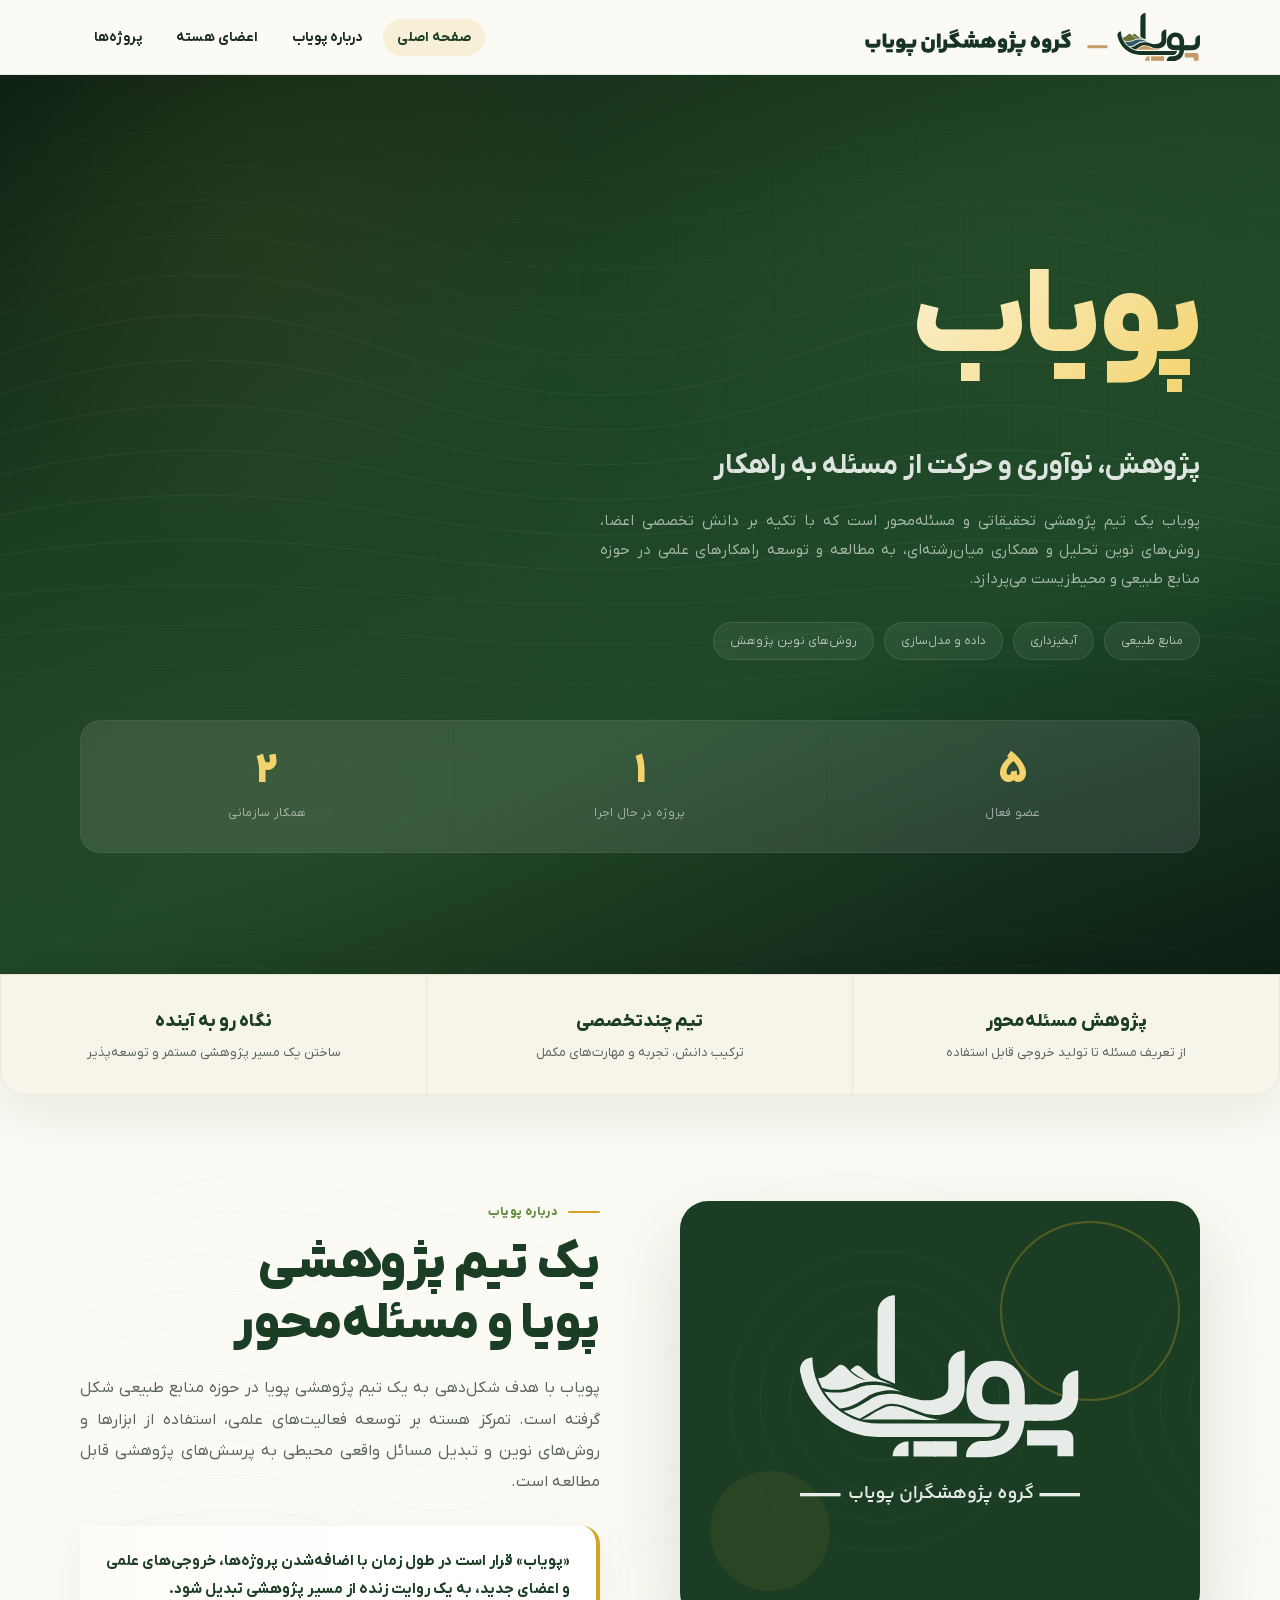
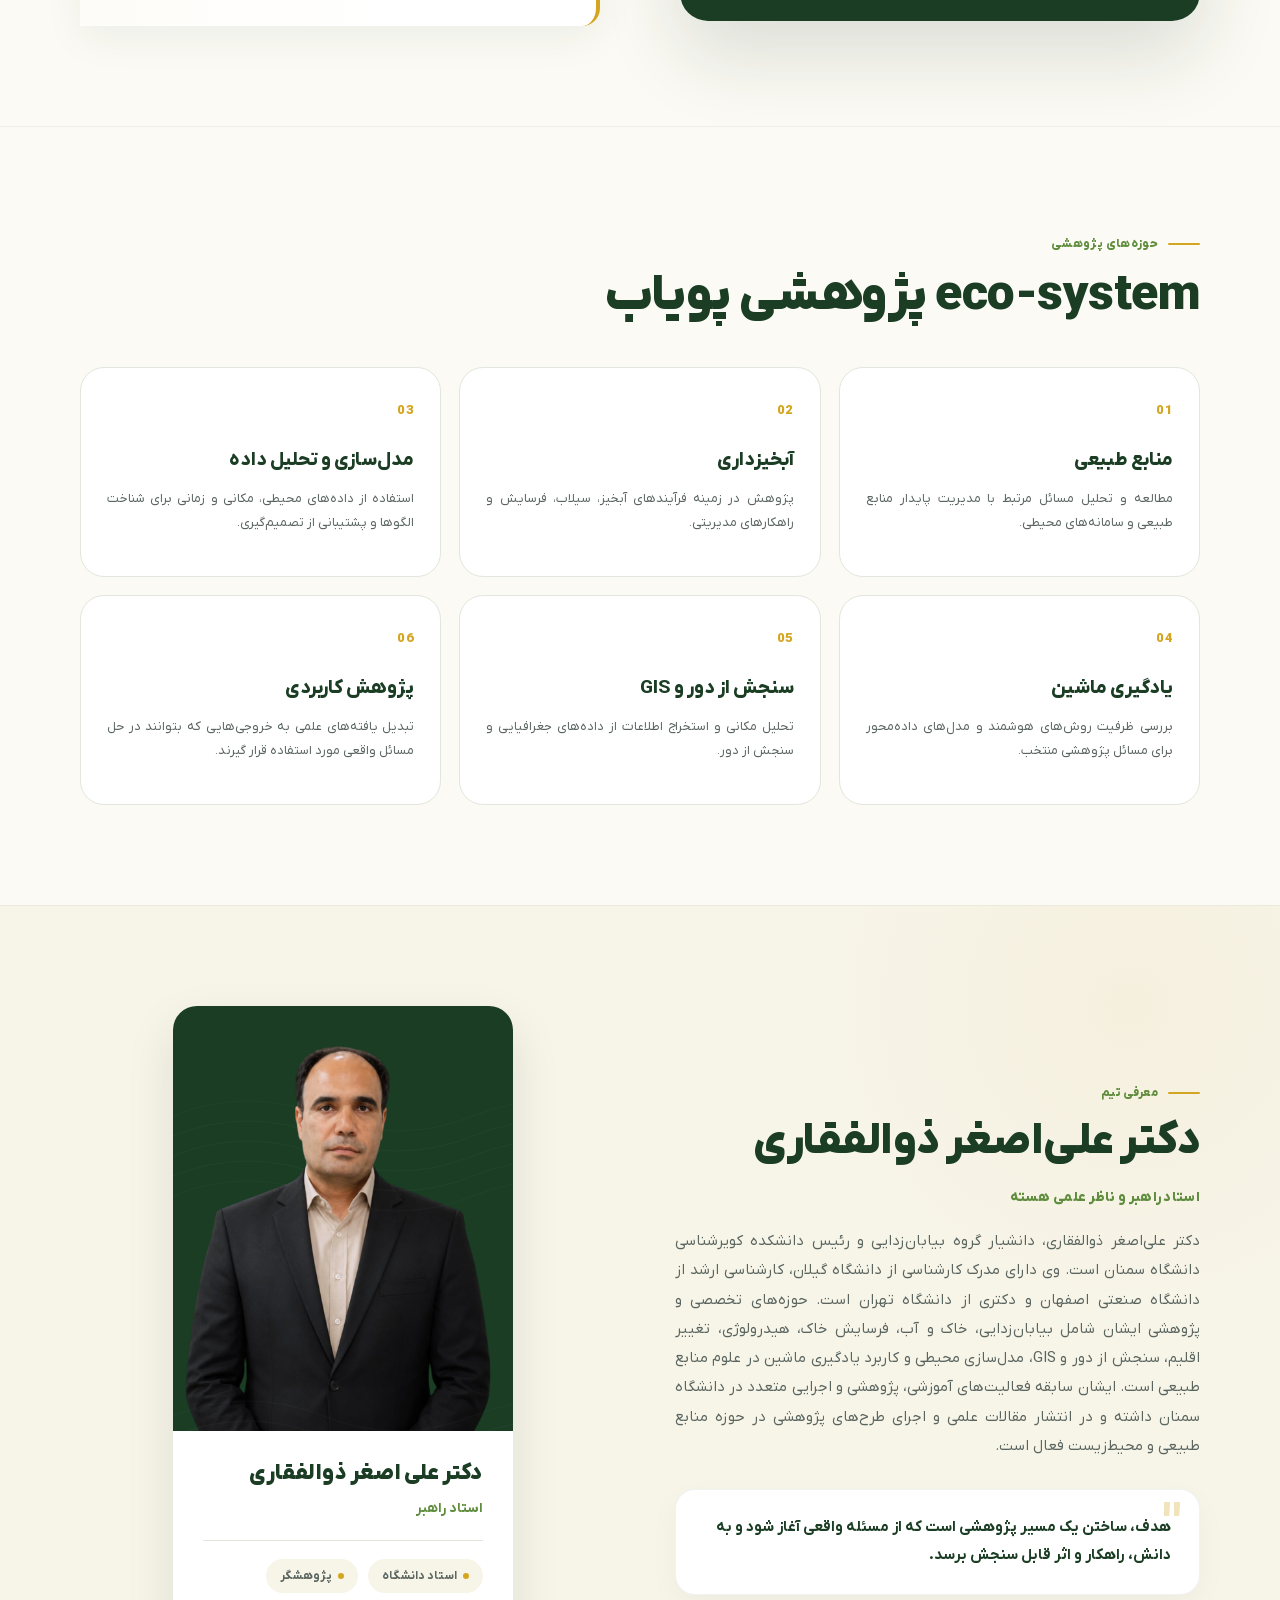
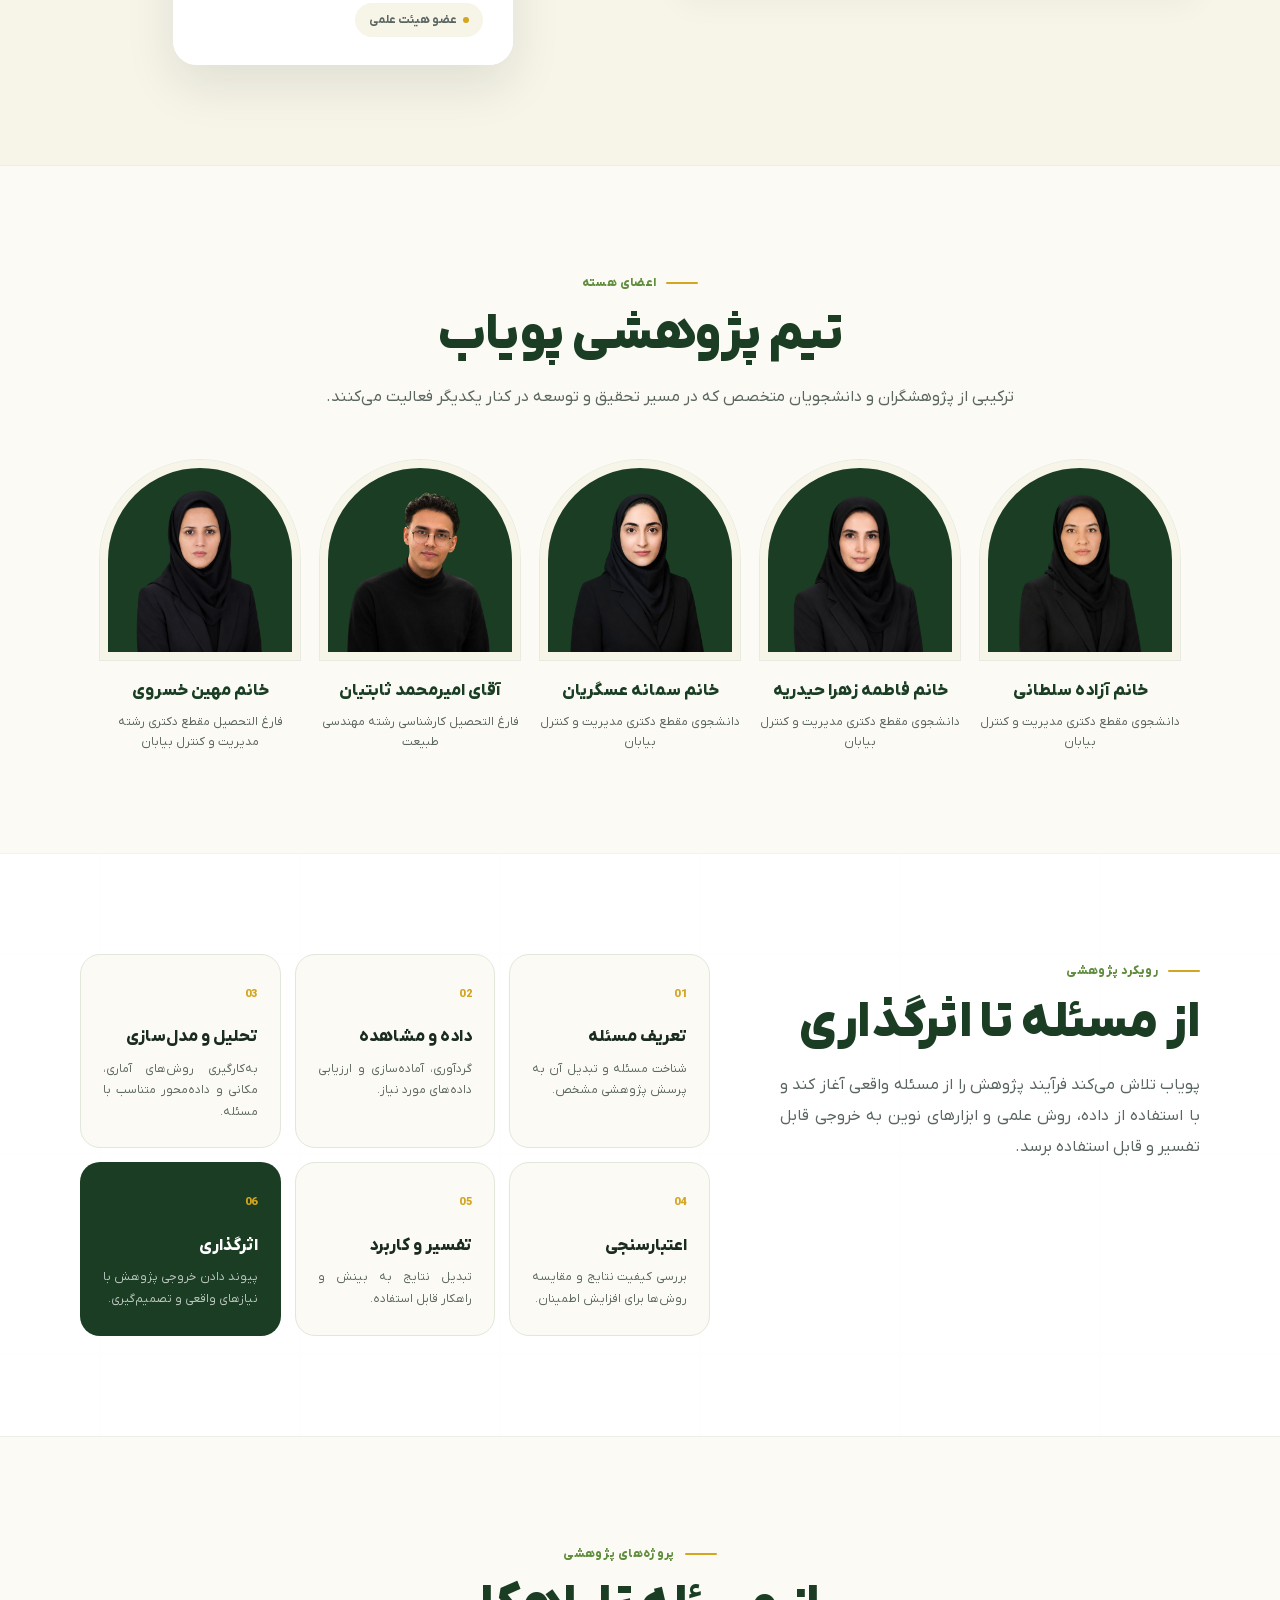
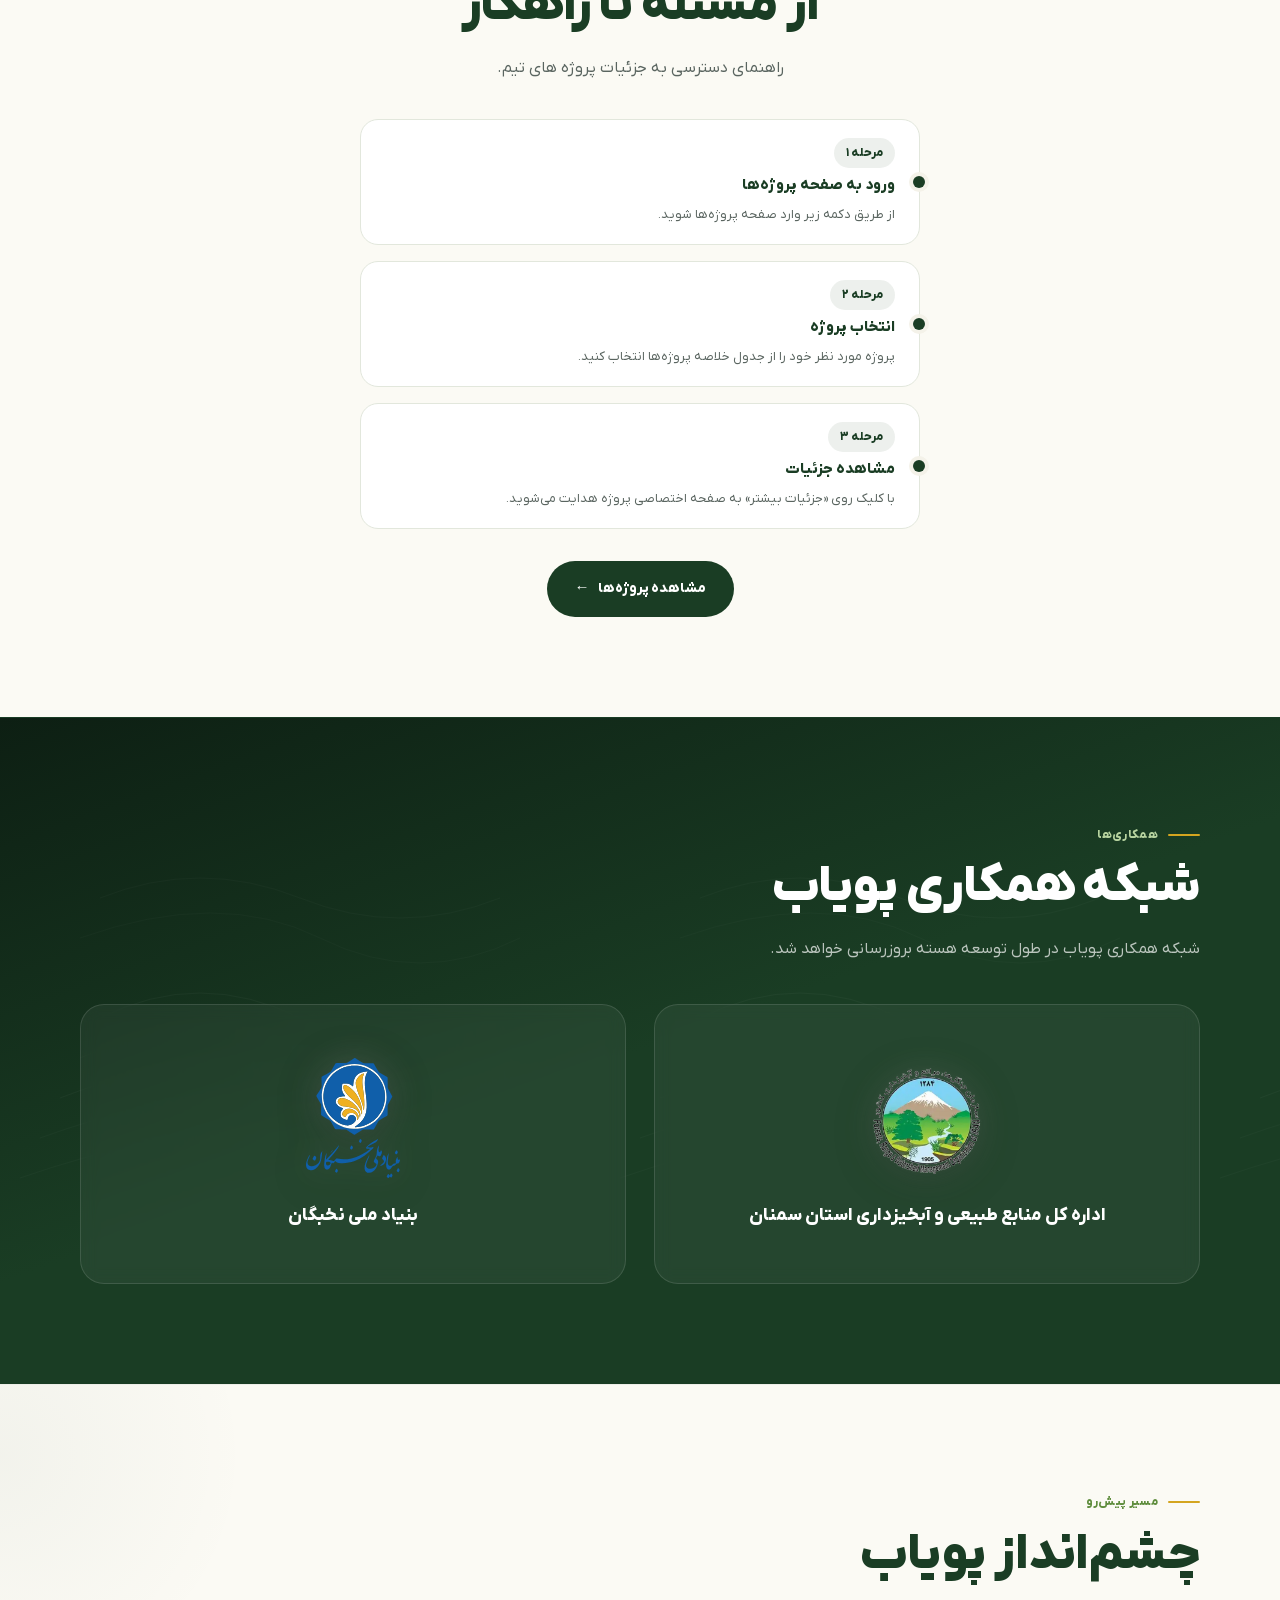
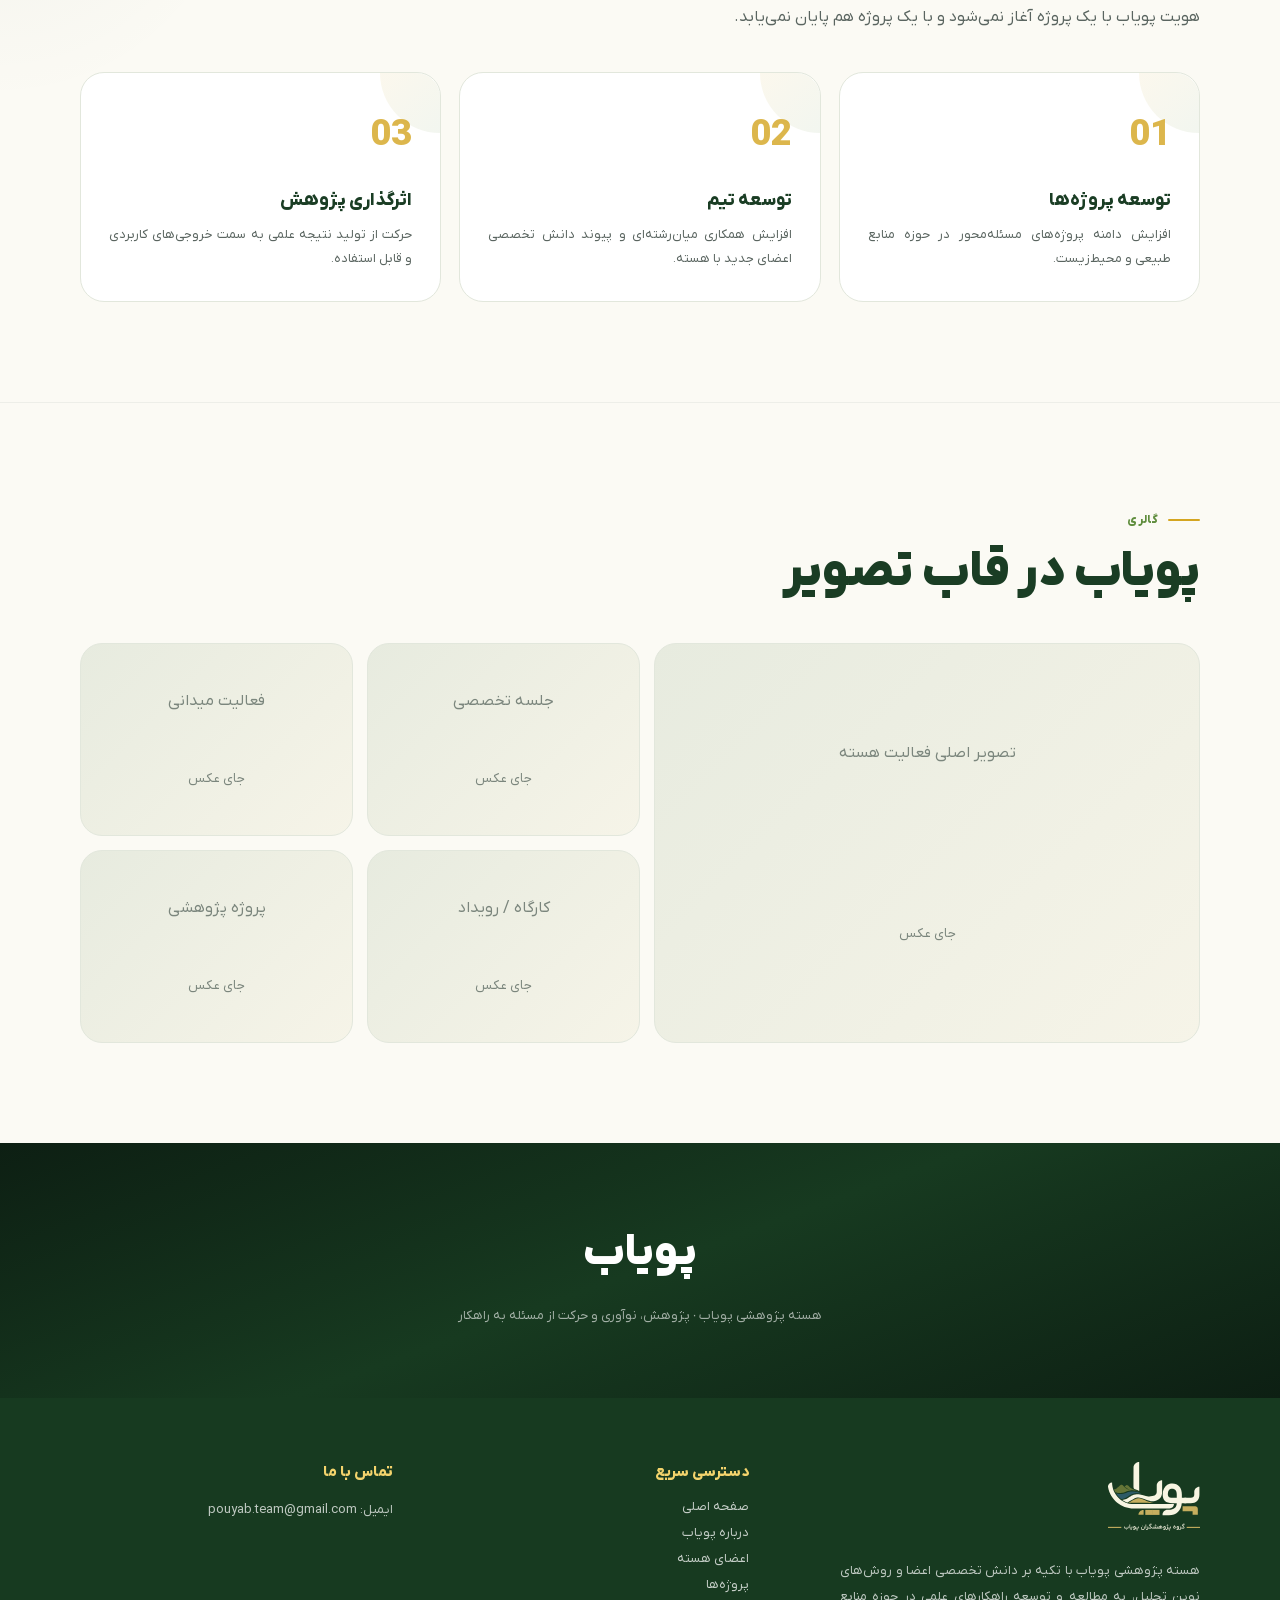
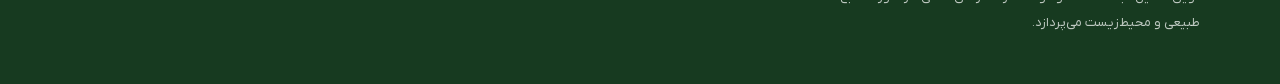
==== index.html @ d741d714 "Pouyab Research Group Website - Initial Deploy" ====
<!doctype html>
<html lang="fa" dir="rtl">
<head>
<meta charset="utf-8">
<meta name="viewport" content="width=device-width, initial-scale=1.0">
<meta name="description" content="نمونه نمایشی صفحه هسته پژوهشی پویاب">
<title>پویاب | هسته پژوهشی</title>

<style>
/* =========================================================
   POUYAB — REDESIGNED ELITE THEME
   ========================================================= */

:root{
  --pouyab-green:#1a3d24;
  --pouyab-green-2:#214c2b;
  --pouyab-green-3:#5f8d3d;
  --pouyab-gold:#d4a520;
  --pouyab-gold-soft:#f3d36c;
  --pouyab-cream:#f7f4e8;
  --pouyab-paper:#fbfaf4;
  --pouyab-ink:#1a2b20;
  --pouyab-muted:#5a6560;
  --pouyab-line:#e2e7dc;
  --pouyab-white:#fff;
}

@font-face {
  font-family: "IRANYekan";
  src: url("assets/fonts/IRANYekanX-Regular.woff2") format("woff2");
  font-weight: 400;
  font-style: normal;
  font-display: swap;
}

@font-face {
  font-family: "IRANYekan";
  src: url("assets/fonts/IRANYekanX-Medium.woff2") format("woff2");
  font-weight: 500;
  font-style: normal;
  font-display: swap;
}

@font-face {
  font-family: "IRANYekan";
  src: url("assets/fonts/IRANYekanX-Bold.woff2") format("woff2");
  font-weight: 700;
  font-style: normal;
  font-display: swap;
}

@font-face {
  font-family: "IRANYekan";
  src: url("assets/fonts/IRANYekanX-ExtraBold.woff2") format("woff2");
  font-weight: 800;
  font-style: normal;
  font-display: swap;
}

@font-face {
  font-family: "IRANYekan";
  src: url("assets/fonts/IRANYekanX-Black.woff2") format("woff2");
  font-weight: 900;
  font-style: normal;
  font-display: swap;
}

/* ---------- TOPOGRAPHIC SVG PATTERN ---------- */
.pouyab-page{
  --pouyab-green:#1a3d24;
  --pouyab-green-2:#214c2b;
  --pouyab-green-3:#5f8d3d;
  --pouyab-gold:#d4a520;
  --pouyab-gold-soft:#f3d36c;
  --pouyab-cream:#f7f4e8;
  --pouyab-paper:#fbfaf4;
  --pouyab-ink:#1a2b20;
  --pouyab-muted:#5a6560;
  --pouyab-line:#e2e7dc;
  --pouyab-white:#fff;
  --pouyab-shadow:0 24px 60px rgba(20,50,30,.10);
  --pouyab-shadow-lg:0 32px 80px rgba(20,50,30,.14);

  width:100%;
  max-width:none;
  margin:0;
  overflow:hidden;
  background:var(--pouyab-paper);
  color:var(--pouyab-ink);
  font-family:"IRANYekan",sans-serif;
  line-height:1.85;
  box-sizing:border-box;
  -webkit-font-smoothing:antialiased;
}

.pouyab-page,
.pouyab-page *{
  box-sizing:border-box;
}

.pouyab-page img{
  max-width:100%;
}

.pouyab-page p{
  text-align:justify;
  text-justify:inter-word;
  text-align-last:right;
}

.pouyab-page .pouyab-subtitle,
.pouyab-page .pouyab-copy p,
.pouyab-page .pouyab-leader-copy p,
.pouyab-page .pouyab-area p,
.pouyab-page .pouyab-member p,
.pouyab-page .pouyab-method-intro p,
.pouyab-page .pouyab-future-subtitle,
.pouyab-page .pouyab-collab .pouyab-subtitle,
.pouyab-page .pouyab-projects-intro p{
  text-align:justify;
  text-justify:inter-word;
  text-align-last:right;
}

/* Centered contexts must override the justify above */
.pouyab-members-head p,
.pouyab-member p,
.pouyab-end p,
.pouyab-projects-intro-center .pouyab-title,
.pouyab-projects-intro-center .pouyab-subtitle{
  text-align:center !important;
  text-justify:auto !important;
  text-align-last:center !important;
}

.pouyab-shell{
  width:min(1120px,92%);
  margin:0 auto;
}

.pouyab-section{
  position:relative;
  padding:100px 0;
}

.pouyab-section + .pouyab-section{
  border-top:1px solid rgba(26,61,36,.06);
}

/* ---------- TOPOGRAPHIC BACKGROUND PATTERN ---------- */
.pouyab-topo-pattern{
  position:absolute;
  inset:0;
  pointer-events:none;
  z-index:0;
  opacity:.028;
  background-image:url("data:image/svg+xml,%3Csvg xmlns='http://www.w3.org/2000/svg' width='600' height='600'%3E%3Cpath d='M100,300 Q200,250 300,300 T500,300' fill='none' stroke='%23214c2b' stroke-width='1'/%3E%3Cpath d='M80,340 Q220,280 320,340 T520,340' fill='none' stroke='%23214c2b' stroke-width='1'/%3E%3Cpath d='M60,380 Q240,310 340,380 T540,380' fill='none' stroke='%23214c2b' stroke-width='1'/%3E%3Cpath d='M40,420 Q260,340 360,420 T560,420' fill='none' stroke='%23214c2b' stroke-width='1'/%3E%3Cpath d='M20,460 Q280,370 380,460 T580,460' fill='none' stroke='%23214c2b' stroke-width='1'/%3E%3Cpath d='M100,180 Q200,140 300,180 T500,180' fill='none' stroke='%23214c2b' stroke-width='1'/%3E%3Cpath d='M80,220 Q220,170 320,220 T520,220' fill='none' stroke='%23214c2b' stroke-width='1'/%3E%3Cpath d='M60,260 Q240,200 340,260 T540,260' fill='none' stroke='%23214c2b' stroke-width='1'/%3E%3Cpath d='M150,100 Q250,60 350,100 T550,100' fill='none' stroke='%23214c2b' stroke-width='.8'/%3E%3Cpath d='M130,140 Q270,90 370,140 T570,140' fill='none' stroke='%23214c2b' stroke-width='.8'/%3E%3C/svg%3E");
  background-size:600px 600px;
}

/* ---------- EDITORIAL TYPOGRAPHY ---------- */
.pouyab-eyebrow{
  display:inline-flex;
  align-items:center;
  gap:10px;
  color:var(--pouyab-green-3);
  font-size:12px;
  font-weight:800;
  letter-spacing:.35px;
  text-transform:uppercase;
  margin-bottom:12px;
}

.pouyab-eyebrow:before{
  content:"";
  width:32px;
  height:2px;
  background:var(--pouyab-gold);
  border-radius:999px;
}

.pouyab-title{
  margin:0;
  color:var(--pouyab-green);
  font-size:clamp(30px,4.2vw,50px);
  line-height:1.2;
  font-weight:900;
  letter-spacing:-.5px;
}

.pouyab-subtitle{
  margin:16px 0 0;
  max-width:700px;
  color:var(--pouyab-muted);
  font-size:16px;
  line-height:1.9;
}

.pouyab-ltr{
  direction:ltr;
  unicode-bidi:embed;
}

/* ---------- SCROLL REVEAL ANIMATIONS ---------- */
.sr{
  opacity:0;
  transform:translateY(40px);
  transition:opacity .8s cubic-bezier(.22,1,.36,1),transform .8s cubic-bezier(.22,1,.36,1);
}

.sr.is-visible{
  opacity:1;
  transform:translateY(0);
}

.sr-delay-1{ transition-delay:.12s; }
.sr-delay-2{ transition-delay:.24s; }
.sr-delay-3{ transition-delay:.36s; }
.sr-delay-4{ transition-delay:.48s; }
.sr-delay-5{ transition-delay:.6s; }
.sr-delay-6{ transition-delay:.72s; }

.sr-left{
  opacity:0;
  transform:translateX(50px);
  transition:opacity .8s cubic-bezier(.22,1,.36,1),transform .8s cubic-bezier(.22,1,.36,1);
}
.sr-left.is-visible{
  opacity:1;
  transform:translateX(0);
}

.sr-right{
  opacity:0;
  transform:translateX(-50px);
  transition:opacity .8s cubic-bezier(.22,1,.36,1),transform .8s cubic-bezier(.22,1,.36,1);
}
.sr-right.is-visible{
  opacity:1;
  transform:translateX(0);
}

.sr-scale{
  opacity:0;
  transform:scale(.92);
  transition:opacity .8s cubic-bezier(.22,1,.36,1),transform .8s cubic-bezier(.22,1,.36,1);
}
.sr-scale.is-visible{
  opacity:1;
  transform:scale(1);
}

/* ---------- HERO ---------- */
.pouyab-hero{
  position:relative;
  min-height:100vh;
  display:flex;
  align-items:center;
  overflow:hidden;
  color:#fff;
  background:linear-gradient(160deg,#0d1f13 0%,#183c22 35%,#1a4428 65%,#0d1f13 100%);
}

.pouyab-hero::before{
  content:"";
  position:absolute;
  inset:0;
  background:
    radial-gradient(ellipse 80% 60% at 80% 20%,rgba(95,141,61,.15),transparent),
    radial-gradient(ellipse 60% 50% at 20% 80%,rgba(212,165,32,.06),transparent);
  z-index:1;
}

.pouyab-hero::after{
  content:"";
  position:absolute;
  inset:0;
  opacity:.04;
  background-image:
    linear-gradient(rgba(255,255,255,.5) 1px,transparent 1px),
    linear-gradient(90deg,rgba(255,255,255,.5) 1px,transparent 1px);
  background-size:48px 48px;
  mask-image:radial-gradient(ellipse 80% 70% at 70% 30%,rgba(0,0,0,.6),transparent);
  z-index:1;
}

.pouyab-hero-topo{
  position:absolute;
  inset:0;
  z-index:1;
  opacity:.06;
  background-image:url("data:image/svg+xml,%3Csvg xmlns='http://www.w3.org/2000/svg' width='800' height='800'%3E%3Cpath d='M0,400 Q200,350 400,400 T800,400' fill='none' stroke='%23ffffff' stroke-width='.8'/%3E%3Cpath d='M0,360 Q200,300 400,360 T800,360' fill='none' stroke='%23ffffff' stroke-width='.8'/%3E%3Cpath d='M0,320 Q200,250 400,320 T800,320' fill='none' stroke='%23ffffff' stroke-width='.8'/%3E%3Cpath d='M0,280 Q200,200 400,280 T800,280' fill='none' stroke='%23ffffff' stroke-width='.8'/%3E%3Cpath d='M0,440 Q200,400 400,440 T800,440' fill='none' stroke='%23ffffff' stroke-width='.8'/%3E%3Cpath d='M0,480 Q200,450 400,480 T800,480' fill='none' stroke='%23ffffff' stroke-width='.8'/%3E%3Cpath d='M0,520 Q200,500 400,520 T800,520' fill='none' stroke='%23ffffff' stroke-width='.6'/%3E%3Cpath d='M0,560 Q200,540 400,560 T800,560' fill='none' stroke='%23ffffff' stroke-width='.6'/%3E%3Cpath d='M0,240 Q200,160 400,240 T800,240' fill='none' stroke='%23ffffff' stroke-width='.6'/%3E%3Cpath d='M0,200 Q200,120 400,200 T800,200' fill='none' stroke='%23ffffff' stroke-width='.5'/%3E%3Cpath d='M0,160 Q200,90 400,160 T800,160' fill='none' stroke='%23ffffff' stroke-width='.5'/%3E%3Cpath d='M0,600 Q200,580 400,600 T800,600' fill='none' stroke='%23ffffff' stroke-width='.5'/%3E%3Cpath d='M0,640 Q200,630 400,640 T800,640' fill='none' stroke='%23ffffff' stroke-width='.4'/%3E%3Cpath d='M0,120 Q200,60 400,120 T800,120' fill='none' stroke='%23ffffff' stroke-width='.4'/%3E%3Cpath d='M0,80 Q200,30 400,80 T800,80' fill='none' stroke='%23ffffff' stroke-width='.3'/%3E%3C/svg%3E");
  background-size:800px 800px;
}

.pouyab-hero-glow{
  position:absolute;
  width:700px;
  height:700px;
  border-radius:50%;
  background:radial-gradient(circle,rgba(212,165,32,.08) 0%,transparent 70%);
  top:-200px;
  left:-100px;
  z-index:1;
  pointer-events:none;
}

.pouyab-hero-inner{
  position:relative;
  z-index:3;
  width:min(1120px,92%);
  margin:0 auto;
  padding:60px 0 0;
}

.pouyab-hero-top{
  display:grid;
  grid-template-columns:1.4fr .6fr;
  gap:60px;
  align-items:center;
}

.pouyab-hero-copy{
  max-width:760px;
}

.pouyab-hero-kicker{
  display:inline-flex;
  align-items:center;
  gap:8px;
  padding:8px 18px;
  border:1px solid rgba(255,255,255,.18);
  border-radius:999px;
  background:rgba(255,255,255,.05);
  font-size:13px;
  color:rgba(255,255,255,.7);
  backdrop-filter:blur(8px);
}

.pouyab-hero-kicker::before{
  content:"";
  width:6px;
  height:6px;
  border-radius:50%;
  background:var(--pouyab-gold);
}

.pouyab-hero h1{
  margin:-20px 0 0;
  font-size:clamp(60px,10vw,120px);
  line-height:1.4;
  font-weight:900;
  letter-spacing:-4px;
  background:linear-gradient(135deg,#fff 30%,var(--pouyab-gold-soft) 100%);
  -webkit-background-clip:text;
  -webkit-text-fill-color:transparent;
  background-clip:text;
  margin-bottom:40px !important;
}

.pouyab-hero h2{
  margin:30px 0 0;
  font-size:clamp(18px,2.5vw,28px);
  line-height:1.55;
  font-weight:700;
  color:rgba(255,255,255,.85);
  max-width:600px;
}

.pouyab-hero p{
  max-width:600px;
  margin:18px 0 0;
  color:rgba(255,255,255,.6);
  font-size:15px;
  line-height:1.95;
}

.pouyab-hero-tags{
  display:flex;
  flex-wrap:wrap;
  gap:10px;
  margin-top:28px;
}

.pouyab-hero-tag{
  padding:7px 16px;
  border-radius:999px;
  background:rgba(255,255,255,.06);
  border:1px solid rgba(255,255,255,.1);
  font-size:12px;
  color:rgba(255,255,255,.65);
  transition:all .3s ease;
}

.pouyab-hero-tag:hover{
  background:rgba(255,255,255,.12);
  color:#fff;
}

.pouyab-hero-mark{
  position:relative;
  min-height:320px;
  display:grid;
  place-items:center;
}

.pouyab-hero-logos{
  position:absolute;
  top:2px;
  left:2px;
  display:flex;
  align-items:center;
  gap:20px;
  direction:ltr;
  z-index:10;
}

.pouyab-hero-logos img{
  width:120px;
  height:120px;
  object-fit:contain;
  opacity:.9;
}

/* ---------- HERO STATS BAR ---------- */
.pouyab-hero-stats{
  display:grid;
  grid-template-columns:repeat(3,1fr);
  gap:1px;
  margin-top:60px;
  background:rgba(255,255,255,.08);
  border-radius:20px;
  overflow:hidden;
  backdrop-filter:blur(12px);
  border:1px solid rgba(255,255,255,.08);
}

.pouyab-hero-stat{
  padding:28px 24px;
  text-align:center;
  background:rgba(255,255,255,.03);
  transition:background .3s ease;
}

.pouyab-hero-stat:hover{
  background:rgba(255,255,255,.08);
}

.pouyab-hero-stat strong{
  display:block;
  font-size:clamp(28px,3.5vw,42px);
  font-weight:900;
  color:var(--pouyab-gold-soft);
  line-height:1.1;
}

.pouyab-hero-stat span{
  display:block;
  margin-top:6px;
  font-size:12px;
  color:rgba(255,255,255,.55);
  letter-spacing:.3px;
}

/* ---------- IDENTITY STRIP ---------- */
.pouyab-identity{
  margin-top:-1px;
  position:relative;
  z-index:3;
}

.pouyab-identity-card{
  display:grid;
  grid-template-columns:1fr 1fr 1fr;
  gap:0;
  background:rgba(247,244,232,.95);
  backdrop-filter:blur(16px);
  border:1px solid rgba(26,61,36,.06);
  border-radius:0 0 24px 24px;
  overflow:hidden;
  box-shadow:0 20px 50px rgba(20,50,30,.08);
}

.pouyab-identity-item{
  padding:30px 28px;
  text-align:center;
  position:relative;
  transition:background .3s ease;
}

.pouyab-identity-item:hover{
  background:rgba(255,255,255,.6);
}

.pouyab-identity-item + .pouyab-identity-item{
  border-right:1px solid rgba(26,61,36,.08);
}

.pouyab-identity-item strong{
  display:block;
  color:var(--pouyab-green);
  font-size:18px;
  font-weight:800;
}

.pouyab-identity-item span{
  color:var(--pouyab-muted);
  font-size:13px;
  line-height:1.7;
  display:block;
  margin-top:4px;
}

/* ---------- ABOUT — EDITORIAL MANIFESTO ---------- */
.pouyab-about{
  position:relative;
  overflow:hidden;
}

.pouyab-about-grid{
  display:grid;
  grid-template-columns:1fr 1fr;
  gap:80px;
  align-items:center;
}

.pouyab-about-visual{
  position:relative;
  min-height:420px;
  border-radius:28px;
  background:linear-gradient(160deg,var(--pouyab-green) 0%,#1a3d24 100%);
  overflow:hidden;
  box-shadow:var(--pouyab-shadow-lg);
}

.pouyab-about-visual::before{
  content:"";
  position:absolute;
  inset:0;
  opacity:.08;
  background-image:url("data:image/svg+xml,%3Csvg xmlns='http://www.w3.org/2000/svg' width='400' height='400'%3E%3Ccircle cx='200' cy='200' r='150' fill='none' stroke='%23fff' stroke-width='.5'/%3E%3Ccircle cx='200' cy='200' r='120' fill='none' stroke='%23fff' stroke-width='.5'/%3E%3Ccircle cx='200' cy='200' r='90' fill='none' stroke='%23fff' stroke-width='.5'/%3E%3Ccircle cx='200' cy='200' r='60' fill='none' stroke='%23fff' stroke-width='.5'/%3E%3Ccircle cx='200' cy='200' r='30' fill='none' stroke='%23fff' stroke-width='.5'/%3E%3C/svg%3E");
  background-size:400px 400px;
}

.pouyab-about-center{
  position:absolute;
  inset:0;
  display:grid;
  place-items:center;
  z-index:1;
}

.pouyab-about-logos{
  position:relative;
  display:flex;
  align-items:center;
  gap:20px;
  direction:ltr;
}

.pouyab-about-logos img{
  width:280px;
  height:280px;
  object-fit:contain;
  filter:brightness(0) invert(1);
  opacity:.9;
}

.pouyab-about-accent{
  position:absolute;
  width:180px;
  height:180px;
  border-radius:50%;
  border:2px solid rgba(212,165,32,.3);
  top:20px;
  right:20px;
}

.pouyab-about-accent-2{
  position:absolute;
  width:120px;
  height:120px;
  border-radius:50%;
  background:rgba(212,165,32,.08);
  bottom:30px;
  left:30px;
}

.pouyab-copy{
  position:relative;
  z-index:1;
}

.pouyab-copy p{
  color:var(--pouyab-muted);
  font-size:16px;
  margin:18px 0;
  line-height:1.95;
}

.pouyab-highlight{
  margin-top:28px;
  padding:22px 26px;
  border-right:4px solid var(--pouyab-gold);
  border-radius:0 18px 18px 0;
  background:#fff;
  box-shadow:0 12px 40px rgba(20,50,30,.06);
  color:var(--pouyab-green);
  font-weight:700;
  font-size:15px;
  line-height:1.85;
  position:relative;
  overflow:hidden;
}

.pouyab-highlight::before{
  content:"";
  position:absolute;
  top:0;
  right:0;
  width:100%;
  height:100%;
  background:linear-gradient(90deg,rgba(212,165,32,.03),transparent 60%);
  pointer-events:none;
}

/* ---------- RESEARCH AREAS — CONSTELLATION ---------- */
.pouyab-research{
  position:relative;
}

.pouyab-area-grid{
  display:grid;
  grid-template-columns:repeat(3,1fr);
  gap:18px;
  margin-top:40px;
}

.pouyab-area{
  position:relative;
  min-height:210px;
  padding:28px 26px;
  border:1px solid var(--pouyab-line);
  border-radius:24px;
  background:#fff;
  transition:all .4s cubic-bezier(.22,1,.36,1);
  overflow:hidden;
}

.pouyab-area::before{
  content:"";
  position:absolute;
  top:0;
  right:0;
  width:100%;
  height:3px;
  background:linear-gradient(90deg,var(--pouyab-gold),var(--pouyab-green-3));
  opacity:0;
  transition:opacity .4s ease;
}

.pouyab-area:hover{
  transform:translateY(-6px);
  box-shadow:0 20px 50px rgba(20,50,30,.10);
  border-color:rgba(212,165,32,.3);
}

.pouyab-area:hover::before{
  opacity:1;
}

.pouyab-area-number{
  color:var(--pouyab-gold);
  font-weight:900;
  font-size:13px;
  letter-spacing:.5px;
}

.pouyab-area h3{
  margin:18px 0 8px;
  color:var(--pouyab-green);
  font-size:19px;
  font-weight:800;
}

.pouyab-area p{
  margin:0;
  color:var(--pouyab-muted);
  font-size:13px;
  line-height:1.85;
}

/* ---------- LEADER — PRESTIGIOUS EDITORIAL ---------- */
.pouyab-leader{
  background:var(--pouyab-cream);
  position:relative;
  overflow:hidden;
}

.pouyab-leader::before{
  content:"";
  position:absolute;
  width:600px;
  height:600px;
  border-radius:50%;
  background:radial-gradient(circle,rgba(212,165,32,.05),transparent 70%);
  top:-200px;
  right:-150px;
  pointer-events:none;
}

.pouyab-leader-grid{
  display:grid;
  grid-template-columns:1fr 1fr;
  gap:70px;
  align-items:center;
}

.pouyab-leader-copy{
  order:1;
}

.pouyab-leader-copy .pouyab-title{
  font-size:clamp(28px,4vw,44px);
}

.pouyab-leader-role{
  display:inline-block;
  margin:16px 0;
  color:var(--pouyab-green-3);
  font-size:14px;
  font-weight:800;
  letter-spacing:.3px;
}

.pouyab-leader-copy p{
  color:var(--pouyab-muted);
  font-size:15px;
  margin:0 0 16px;
  line-height:1.95;
}

.pouyab-quote{
  margin-top:28px;
  padding:24px 28px;
  border-radius:20px;
  background:#fff;
  border:1px solid rgba(26,61,36,.06);
  color:var(--pouyab-green);
  font-weight:700;
  font-size:15px;
  line-height:1.85;
  position:relative;
  box-shadow:0 10px 30px rgba(20,50,30,.04);
}

.pouyab-quote::before{
  content:"\"";
  position:absolute;
  top:12px;
  right:18px;
  font-size:48px;
  color:var(--pouyab-gold);
  opacity:.3;
  font-weight:900;
  line-height:1;
}

/* ---------- Leader Photo — Clean Card ---------- */
.pouyab-leader-photo{
  position:relative;
  order:2;
  display:flex;
  justify-content:center;
}

.pouyab-leader-card{
  position:relative;
  width:min(340px,100%);
  border-radius:24px;
  overflow:hidden;
  background:#fff;
  box-shadow:0 20px 50px rgba(20,50,30,.10);
}

.pouyab-leader-card-img{
  position:relative;
  width:100%;
  aspect-ratio:4/5;
  overflow:hidden;
  background:linear-gradient(160deg,var(--pouyab-green) 0%,#1a3d24 100%);
}

.pouyab-leader-card-img::before{
  content:"";
  position:absolute;
  inset:0;
  opacity:.05;
  background-image:url("data:image/svg+xml,%3Csvg xmlns='http://www.w3.org/2000/svg' width='300' height='300'%3E%3Cpath d='M0,150 Q75,120 150,150 T300,150' fill='none' stroke='%23fff' stroke-width='.6'/%3E%3Cpath d='M0,130 Q75,100 150,130 T300,130' fill='none' stroke='%23fff' stroke-width='.6'/%3E%3Cpath d='M0,170 Q75,140 150,170 T300,170' fill='none' stroke='%23fff' stroke-width='.6'/%3E%3Cpath d='M0,110 Q75,80 150,110 T300,110' fill='none' stroke='%23fff' stroke-width='.5'/%3E%3Cpath d='M0,190 Q75,160 150,190 T300,190' fill='none' stroke='%23fff' stroke-width='.5'/%3E%3C/svg%3E");
  background-size:300px 300px;
  z-index:1;
}

.pouyab-leader-card-img img{
  position:absolute;
  inset:0;
  width:100%;
  height:100%;
  object-fit:cover;
  object-position:center top;
  display:block;
}

.pouyab-leader-card-body{
  padding:28px 30px;
  background:#fff;
}

.pouyab-leader-card-name{
  margin:0;
  color:var(--pouyab-green);
  font-size:22px;
  font-weight:900;
  line-height:1.4;
}

.pouyab-leader-card-title{
  margin:6px 0 0;
  color:var(--pouyab-green-3);
  font-size:14px;
  font-weight:700;
}

.pouyab-leader-card-info{
  display:flex;
  flex-wrap:wrap;
  gap:10px;
  margin-top:18px;
  padding-top:18px;
  border-top:1px solid var(--pouyab-line);
}

.pouyab-leader-card-tag{
  display:inline-flex;
  align-items:center;
  gap:6px;
  padding:6px 14px;
  border-radius:999px;
  background:var(--pouyab-cream);
  color:var(--pouyab-muted);
  font-size:12px;
  font-weight:700;
}

.pouyab-leader-card-tag::before{
  content:"";
  width:6px;
  height:6px;
  border-radius:50%;
  background:var(--pouyab-gold);
}

/* ---------- TEAM MEMBERS — RESEARCH NETWORK ---------- */
.pouyab-members{
  position:relative;
}

.pouyab-members-head{
  text-align:center;
  max-width:760px;
  margin:0 auto;
}

.pouyab-members-head .pouyab-eyebrow{
  justify-content:center;
}

.pouyab-member-grid{
  display:flex;
  flex-wrap:wrap;
  justify-content:center;
  gap:20px;
  margin-top:48px;
}

.pouyab-member{
  flex:0 0 200px;
  text-align:center;
  position:relative;
}

.pouyab-member-photo{
  position:relative;
  width:200px;
  height:200px;
  margin-inline:auto;
  border-radius:100px 100px 0 0;
  background:linear-gradient(160deg,var(--pouyab-green) 0%,#1a3d24 100%);
  overflow:hidden;
  border:8px solid var(--pouyab-cream);
  box-shadow:0 0 0 1px rgba(26,61,36,.08);
  transition:all .4s cubic-bezier(.22,1,.36,1);
}

.pouyab-member:hover .pouyab-member-photo{
  transform:translateY(-4px);
  box-shadow:0 12px 30px rgba(20,50,30,.12);
}

.pouyab-member-photo img{
  position:absolute;
  top:0;
  left:0;
  width:100%;
  height:100%;
  object-fit:cover;
  object-position:center top;
  display:block;
}

.pouyab-member-photo .pouyab-photo-placeholder{
  color:rgba(255,255,255,.68);
}

.pouyab-member h3{
  color:var(--pouyab-green);
  font-size:17px;
  margin:16px 0 4px;
  font-weight:800;
}

.pouyab-member p{
  color:var(--pouyab-muted);
  font-size:12px;
  margin:0;
  line-height:1.7;
}

.pouyab-member small{
  display:block;
  margin-top:6px;
  color:#89948c;
  font-size:11px;
}

/* ---------- METHOD — VISUAL PROCESS FLOW ---------- */
.pouyab-method{
  background:#fff;
  position:relative;
}

.pouyab-method::before{
  content:"";
  position:absolute;
  inset:0;
  opacity:.018;
  background-image:url("data:image/svg+xml,%3Csvg xmlns='http://www.w3.org/2000/svg' width='200' height='200'%3E%3Cpath d='M0,100 L200,100' stroke='%23214c2b' stroke-width='.5'/%3E%3Cpath d='M100,0 L100,200' stroke='%23214c2b' stroke-width='.5'/%3E%3C/svg%3E");
  background-size:200px 200px;
}

.pouyab-method-grid{
  display:grid;
  grid-template-columns:.8fr 1.2fr;
  gap:70px;
  align-items:start;
}

.pouyab-method-intro p{
  color:var(--pouyab-muted);
  font-size:16px;
  line-height:1.95;
  margin-top:16px;
}

.pouyab-flow{
  display:grid;
  grid-template-columns:repeat(3,1fr);
  gap:14px;
}

.pouyab-flow-card{
  position:relative;
  min-height:155px;
  padding:24px 22px;
  border:1px solid var(--pouyab-line);
  border-radius:20px;
  background:var(--pouyab-paper);
  transition:all .35s cubic-bezier(.22,1,.36,1);
}

.pouyab-flow-card:hover{
  transform:translateY(-3px);
  box-shadow:0 14px 35px rgba(20,50,30,.07);
  border-color:rgba(212,165,32,.3);
}

.pouyab-flow-card:last-child{
  background:var(--pouyab-green);
  color:#fff;
  border-color:transparent;
}

.pouyab-flow-card:last-child:hover{
  background:#1a3d24;
}

.pouyab-flow-num{
  font-size:11px;
  color:var(--pouyab-gold);
  font-weight:900;
  letter-spacing:.5px;
}

.pouyab-flow-card h3{
  margin:14px 0 5px;
  color:inherit;
  font-size:17px;
  font-weight:800;
}

.pouyab-flow-card p{
  margin:0;
  color:inherit;
  opacity:.7;
  font-size:12px;
  line-height:1.8;
}

/* ---------- PROJECTS ---------- */
.pouyab-projects{
  background:var(--pouyab-cream);
  position:relative;
}

.pouyab-project-feature{
  display:grid;
  grid-template-columns:1.05fr .95fr;
  gap:0;
  margin-top:40px;
  border-radius:28px;
  background:#fff;
  box-shadow:var(--pouyab-shadow);
  overflow:hidden;
}

.pouyab-project-visual{
  min-height:380px;
  position:relative;
  overflow:hidden;
  align-self:stretch;
}

.pouyab-project-copy{
  padding:36px 32px;
  align-self:center;
}

.pouyab-project-status{
  display:inline-flex;
  padding:6px 14px;
  border-radius:999px;
  color:var(--pouyab-green);
  background:#edf3e8;
  font-size:11px;
  font-weight:800;
}

.pouyab-project-copy h3{
  color:var(--pouyab-green);
  font-size:26px;
  line-height:1.45;
  margin:16px 0 6px;
  font-weight:800;
}

.pouyab-project-copy h4{
  color:var(--pouyab-green-3);
  margin:0 0 16px;
  font-size:15px;
  font-weight:700;
}

.pouyab-project-copy p{
  color:var(--pouyab-muted);
  font-size:14px;
  line-height:1.85;
}

.pouyab-project-meta{
  display:flex;
  flex-wrap:wrap;
  gap:10px;
  margin-top:24px;
}

.pouyab-project-meta span{
  padding:6px 12px;
  border:1px solid var(--pouyab-line);
  border-radius:10px;
  font-size:11px;
  color:var(--pouyab-muted);
}

/* ---------- PROJECTS INTRO ---------- */
.pouyab-projects-intro{
  position:relative;
}

.pouyab-projects-intro-center{
  max-width:700px;
  margin:0 auto;
  text-align:center;
}

.pouyab-projects-intro-steps{
  position:relative;
  max-width:560px;
  margin:36px auto 0;
  padding-right:0;
  text-align:right;
}

.pouyab-projects-intro-step{
  position:relative;
  display:block;
  padding:18px 24px 18px 18px;
  border-radius:18px;
  background:#fff;
  border:1px solid var(--pouyab-line);
  transition:all .35s cubic-bezier(.22,1,.36,1);
}

.pouyab-projects-intro-step:not(:last-child){
  margin-bottom:16px;
}

.pouyab-projects-intro-step:hover{
  transform:translateY(-2px);
  box-shadow:0 10px 28px rgba(20,50,30,.06);
}

.pouyab-projects-intro-step-dot{
  position:absolute;
  top:50%;
  right:-6px;
  width:12px;
  height:12px;
  margin-top:-6px;
  border-radius:50%;
  background:linear-gradient(135deg,var(--pouyab-green) 0%,#1a3d24 100%);
  box-shadow:0 0 0 4px #f4f2e9;
}

.pouyab-projects-intro-step-body strong{
  display:block;
  color:var(--pouyab-green);
  font-size:15px;
  font-weight:800;
  margin-top:4px;
}

.pouyab-projects-intro-step-body > span:last-child{
  display:block;
  margin-top:4px;
  color:var(--pouyab-muted);
  font-size:13px;
  line-height:1.7;
}

.pouyab-projects-intro-step-label{
  display:inline-block;
  padding:4px 12px;
  border-radius:999px;
  background:rgba(26,61,36,.08);
  color:var(--pouyab-green);
  font-size:12px;
  font-weight:800;
}

.pouyab-projects-intro-btn-wrap{
  margin-top:32px;
  text-align:center;
}

.pouyab-projects-intro-btn{
  display:inline-flex;
  align-items:center;
  gap:8px;
  padding:14px 28px;
  border-radius:999px;
  background:linear-gradient(135deg,var(--pouyab-green) 0%,#1a3d24 100%);
  color:#fff;
  font-size:14px;
  font-weight:800;
  text-decoration:none;
  transition:all .35s cubic-bezier(.22,1,.36,1);
}

.pouyab-projects-intro-btn:hover{
  transform:translateY(-3px);
  box-shadow:0 12px 30px rgba(20,50,30,.25);
}

.pouyab-projects-intro-btn-arrow{
  font-size:15px;
  transition:transform .25s ease;
}

.pouyab-projects-intro-btn:hover .pouyab-projects-intro-btn-arrow{
  transform:translateX(-4px);
}

/* ---------- COLLABORATIONS ---------- */
.pouyab-collab{
  background:linear-gradient(160deg,#0d1f13 0%,var(--pouyab-green) 50%,#1a3d24 100%);
  color:#fff;
  position:relative;
  overflow:hidden;
}

.pouyab-collab::before{
  content:"";
  position:absolute;
  inset:0;
  opacity:.04;
  background-image:url("data:image/svg+xml,%3Csvg xmlns='http://www.w3.org/2000/svg' width='600' height='600'%3E%3Cpath d='M100,300 Q200,250 300,300 T500,300' fill='none' stroke='%23ffffff' stroke-width='.8'/%3E%3Cpath d='M80,340 Q220,280 320,340 T520,340' fill='none' stroke='%23ffffff' stroke-width='.8'/%3E%3Cpath d='M60,380 Q240,310 340,380 T540,380' fill='none' stroke='%23ffffff' stroke-width='.8'/%3E%3Cpath d='M40,420 Q260,340 360,420 T560,420' fill='none' stroke='%23ffffff' stroke-width='.6'/%3E%3Cpath d='M20,460 Q280,370 380,460 T580,460' fill='none' stroke='%23ffffff' stroke-width='.6'/%3E%3Cpath d='M100,180 Q200,140 300,180 T500,180' fill='none' stroke='%23ffffff' stroke-width='.6'/%3E%3Cpath d='M80,220 Q220,170 320,220 T520,220' fill='none' stroke='%23ffffff' stroke-width='.5'/%3E%3C/svg%3E");
  background-size:600px 600px;
}

.pouyab-collab .pouyab-title,
.pouyab-collab .pouyab-subtitle{
  color:#fff;
}

.pouyab-collab .pouyab-subtitle{
  opacity:.7;
}

.pouyab-collab-grid{
  display:grid;
  grid-template-columns:repeat(2,1fr);
  gap:28px;
  margin-top:40px;
}

.pouyab-partner{
  min-height:280px;
  display:flex;
  flex-direction:column;
  align-items:center;
  justify-content:center;
  gap:24px;
  padding:52px 24px;
  border:1px solid rgba(255,255,255,.12);
  border-radius:24px;
  background:rgba(255,255,255,.05);
  text-align:center;
  transition:all .35s cubic-bezier(.22,1,.36,1);
  backdrop-filter:blur(8px);
}

.pouyab-partner:hover{
  background:rgba(255,255,255,.10);
  border-color:rgba(255,255,255,.2);
  transform:translateY(-5px);
  box-shadow:0 20px 50px rgba(20,50,30,.25), 0 0 40px rgba(26,61,36,.3), 0 0 60px rgba(26,61,36,.15);
}

.pouyab-partner-logo{
  max-width:300px;
  max-height:120px;
  width:auto;
  height:auto;
  object-fit:contain;
  filter:drop-shadow(0 6px 20px rgba(0,0,0,.3)) drop-shadow(0 0 15px rgba(255,255,255,.15));
  transition:filter .35s ease, transform .35s ease;
}

.pouyab-partner:hover .pouyab-partner-logo{
  filter:drop-shadow(0 8px 28px rgba(0,0,0,.4)) drop-shadow(0 0 30px rgba(26,61,36,.5));
  transform:scale(1.1);
}

.pouyab-partner strong{
  display:block;
  color:#fff;
  font-size:18px;
  font-weight:800;
  line-height:1.6;
}

/* ---------- FUTURE — TRAJECTORY ---------- */
.pouyab-future{
  position:relative;
  overflow:hidden;
}

.pouyab-future::before{
  content:"";
  position:absolute;
  width:500px;
  height:500px;
  border-radius:50%;
  left:-250px;
  top:-180px;
  background:radial-gradient(circle,rgba(26,61,36,.04),transparent 70%);
  pointer-events:none;
}

.pouyab-future-grid{
  display:grid;
  grid-template-columns:1fr 1fr 1fr;
  gap:18px;
  margin-top:40px;
}

.pouyab-future-card{
  position:relative;
  padding:30px 28px;
  min-height:220px;
  border-radius:24px;
  background:#fff;
  border:1px solid var(--pouyab-line);
  transition:all .35s cubic-bezier(.22,1,.36,1);
  overflow:hidden;
}

.pouyab-future-card::before{
  content:"";
  position:absolute;
  top:0;
  right:0;
  width:60px;
  height:60px;
  border-radius:0 24px 0 60px;
  background:linear-gradient(135deg,var(--pouyab-gold),var(--pouyab-green-3));
  opacity:.08;
}

.pouyab-future-card:hover{
  transform:translateY(-4px);
  box-shadow:0 18px 45px rgba(20,50,30,.08);
}

.pouyab-future-card .num{
  color:var(--pouyab-gold);
  font-size:36px;
  font-weight:900;
  opacity:.8;
}

.pouyab-future-card h3{
  color:var(--pouyab-green);
  margin:14px 0 6px;
  font-size:18px;
  font-weight:800;
}

.pouyab-future-card p{
  color:var(--pouyab-muted);
  margin:0;
  font-size:13px;
  line-height:1.85;
}

/* ---------- GALLERY — EDITORIAL MASONRY ---------- */
.pouyab-gallery-section{
  position:relative;
}

.pouyab-gallery{
  display:grid;
  grid-template-columns:2fr 1fr 1fr;
  grid-template-rows:auto auto;
  gap:14px;
  margin-top:40px;
}

.pouyab-gallery-item{
  min-height:190px;
  border-radius:22px;
  background:linear-gradient(135deg,#e7ebdf,#f6f4e8);
  border:1px solid var(--pouyab-line);
  display:grid;
  place-items:center;
  color:#7b867d;
  text-align:center;
  padding:18px;
  transition:all .35s cubic-bezier(.22,1,.36,1);
  cursor:pointer;
}

.pouyab-gallery-item:hover{
  transform:scale(1.02);
  box-shadow:0 16px 40px rgba(20,50,30,.10);
}

.pouyab-gallery-item:first-child{
  grid-row:span 2;
  min-height:400px;
}

/* ---------- END / FOOTER ---------- */
.pouyab-end{
  padding:70px 7%;
  background:linear-gradient(160deg,#0d1f13 0%,#173a20 50%,#0d1f13 100%);
  color:#fff;
  text-align:center;
  position:relative;
  overflow:hidden;
}

.pouyab-end::before{
  content:"";
  position:absolute;
  inset:0;
  opacity:.03;
  background-image:url("data:image/svg+xml,%3Csvg xmlns='http://www.w3.org/2000/svg' width='600' height='600'%3E%3Cpath d='M100,300 Q200,250 300,300 T500,300' fill='none' stroke='%23ffffff' stroke-width='.8'/%3E%3Cpath d='M80,340 Q220,280 320,340 T520,340' fill='none' stroke='%23ffffff' stroke-width='.8'/%3E%3Cpath d='M60,380 Q240,310 340,380 T540,380' fill='none' stroke='%23ffffff' stroke-width='.8'/%3E%3C/svg%3E");
  background-size:600px 600px;
}

.pouyab-end-mark{
  font-size:44px;
  font-weight:900;
  position:relative;
}

.pouyab-end p{
  max-width:670px;
  margin:10px auto 0;
  color:rgba(255,255,255,.6);
  font-size:13px;
  position:relative;
}

/* ---------- RESPONSIVE ---------- */
@media(max-width:1024px){
  .pouyab-hero-top{
    grid-template-columns:1fr;
    gap:40px;
  }
  .pouyab-hero-mark{
    display:none;
  }
  .pouyab-hero-stats{
    grid-template-columns:repeat(3,1fr);
  }
}

@media(max-width:900px){
  .pouyab-hero-inner,
  .pouyab-about-grid,
  .pouyab-leader-grid,
  .pouyab-method-grid,
  .pouyab-project-feature{
    grid-template-columns:1fr;
  }

  .pouyab-hero{
    min-height:auto;
    padding:80px 0 60px;
  }

  .pouyab-hero-top{
    gap:30px;
  }

  .pouyab-hero-mark{
    min-height:230px;
    margin-top:5px;
  }

  .pouyab-hero-stats{
    grid-template-columns:repeat(3,1fr);
  }

  .pouyab-leader-photo{
    order:1;
  }

  .pouyab-leader-copy{
    order:2;
  }

  .pouyab-member-grid{
    gap:18px;
  }

  .pouyab-member{
    flex:0 1 calc((100% - 36px)/3);
    max-width:200px;
  }

  .pouyab-member-photo{
    width:100%;
    height:auto;
    aspect-ratio:1;
    border-radius:999px 999px 0 0;
  }

  .pouyab-area-grid{
    grid-template-columns:repeat(2,1fr);
  }

  .pouyab-collab-grid{
    grid-template-columns:1fr;
    gap:20px;
  }
  
  .pouyab-partner{
    min-height:240px;
    padding:40px 20px;
  }
  
  .pouyab-partner-logo{
    max-width:240px;
    max-height:100px;
  }
  
  .pouyab-partner strong{
    font-size:16px;
  }

  .pouyab-flow{
    grid-template-columns:repeat(2,1fr);
  }

  .pouyab-future-grid{
    grid-template-columns:1fr 1fr;
  }
}

@media(max-width:600px){
  .pouyab-section{
    padding:64px 0;
  }

  .pouyab-shell{
    width:88%;
  }

  .pouyab-hero h1{
    font-size:56px;
    letter-spacing:-2px;
  }

  .pouyab-hero h2{
    font-size:20px;
  }

  .pouyab-hero-stats{
    grid-template-columns:1fr;
    border-radius:14px;
  }

  .pouyab-hero-stat{
    padding:20px 16px;
  }

  .pouyab-identity-card{
    grid-template-columns:1fr;
    border-radius:0;
  }

  .pouyab-identity-item + .pouyab-identity-item{
    border-right:0;
    border-top:1px solid rgba(26,61,36,.08);
  }

  .pouyab-area-grid,
  .pouyab-collab-grid,
  .pouyab-future-grid{
    grid-template-columns:1fr;
  }

  .pouyab-partner{
    min-height:220px;
    padding:36px 16px;
  }

  .pouyab-partner-logo{
    max-width:200px;
    max-height:80px;
  }

  .pouyab-member-grid{
    gap:14px;
  }

  .pouyab-member{
    flex-basis:calc((100% - 28px)/3);
  }

  .pouyab-project-feature{
    padding:10px;
  }

  .pouyab-project-visual{
    min-height:260px;
  }

  .pouyab-project-copy{
    padding:20px 16px 28px;
  }

  .pouyab-project-copy h3{
    font-size:22px;
  }

  .pouyab-flow{
    grid-template-columns:1fr;
  }

  .pouyab-gallery{
    grid-template-columns:1fr 1fr;
  }

  .pouyab-gallery-item:first-child{
    grid-column:span 2;
    grid-row:auto;
    min-height:260px;
  }
}
</style>
<link rel="stylesheet" href="assets/css/pouyab.css">
</head>

<body style="margin:0;background:#fff">

<header class="pouyab-header" id="top">
  <div class="pouyab-header-inner">
    <a href="index.html" class="pouyab-brand">
      <img src="assets/images/logo3.svg" alt="پویاب">
    </a>

    <nav class="pouyab-nav" id="pouyabNav">
      <a href="#home" class="is-current">صفحه اصلی</a>
      <a href="#about">درباره پویاب</a>
      <a href="#team">اعضای هسته</a>
      <a href="#projects-intro">پروژه‌ها</a>
    </nav>

    <button class="pouyab-burger" id="pouyabBurger" aria-label="منوی ناوبری" aria-expanded="false">
      <span></span><span></span><span></span>
    </button>
  </div>
</header>

<div class="pouyab-page">

  <!-- ======================================================
       01 — HERO / IDENTITY
       ====================================================== -->
  <section class="pouyab-hero" id="home">
    <div class="pouyab-hero-topo"></div>
    <div class="pouyab-hero-glow"></div>
    <div class="pouyab-hero-inner">
      <div class="pouyab-hero-top">
        <div class="pouyab-hero-copy sr">
          <h1>پویاب</h1>
          <h2>پژوهش، نوآوری و حرکت از مسئله به راهکار</h2>
          <p>
            پویاب یک تیم پژوهشی تحقیقاتی و مسئله‌محور است که با تکیه بر دانش تخصصی اعضا،
            روش‌های نوین تحلیل و همکاری میان‌رشته‌ای، به مطالعه و توسعه راهکارهای
            علمی در حوزه منابع طبیعی و محیط‌زیست می‌پردازد.
          </p>
          <div class="pouyab-hero-tags">
            <span class="pouyab-hero-tag">منابع طبیعی</span>
            <span class="pouyab-hero-tag">آبخیزداری</span>
            <span class="pouyab-hero-tag">داده و مدل‌سازی</span>
            <span class="pouyab-hero-tag">روش‌های نوین پژوهش</span>
          </div>
        </div>
        <div class="pouyab-hero-mark sr sr-delay-2">
          <!-- decorative mark / logo space -->
        </div>
      </div>

      <!-- Stats Bar -->
      <div class="pouyab-hero-stats sr sr-delay-3">
        <div class="pouyab-hero-stat">
          <strong>۵</strong>
          <span>عضو فعال</span>
        </div>
        <div class="pouyab-hero-stat">
          <strong>۱</strong>
          <span>پروژه در حال اجرا</span>
        </div>
        <div class="pouyab-hero-stat">
          <strong>۲</strong>
          <span>همکار سازمانی</span>
        </div>
      </div>
    </div>
  </section>

  <!-- Identity strip -->
  <div class="pouyab-identity">
    <div class="pouyab-identity-card">
      <div class="pouyab-identity-item">
        <strong>پژوهش مسئله‌محور</strong>
        <span>از تعریف مسئله تا تولید خروجی قابل استفاده</span>
      </div>
      <div class="pouyab-identity-item">
        <strong>تیم چندتخصصی</strong>
        <span>ترکیب دانش، تجربه و مهارت‌های مکمل</span>
      </div>
      <div class="pouyab-identity-item">
        <strong>نگاه رو به آینده</strong>
        <span>ساختن یک مسیر پژوهشی مستمر و توسعه‌پذیر</span>
      </div>
    </div>
  </div>

  <!-- ======================================================
       02 — ABOUT POUYAB
       ====================================================== -->
  <section class="pouyab-section pouyab-about" id="about">
    <div class="pouyab-topo-pattern"></div>
    <div class="pouyab-shell pouyab-about-grid">
      <div class="pouyab-about-visual sr-right">
        <div class="pouyab-about-accent"></div>
        <div class="pouyab-about-accent-2"></div>
        <div class="pouyab-about-center">
          <div class="pouyab-about-logos">
            <a href="index.html"><img src="assets/images/logo1.svg" alt="لوگوی پویاب"></a>
          </div>
        </div>
      </div>

      <div class="pouyab-copy sr-left">
        <span class="pouyab-eyebrow">درباره پویاب</span>
        <h2 class="pouyab-title">یک تیم پژوهشی<br>پویا و مسئله‌محور</h2>
        <p>
          پویاب با هدف شکل‌دهی به یک تیم پژوهشی پویا در حوزه منابع طبیعی شکل گرفته است.
          تمرکز هسته بر توسعه فعالیت‌های علمی، استفاده از ابزارها و روش‌های نوین و
          تبدیل مسائل واقعی محیطی به پرسش‌های پژوهشی قابل مطالعه است.
        </p>
        <div class="pouyab-highlight">
          «پویاب» قرار است در طول زمان با اضافه‌شدن پروژه‌ها، خروجی‌های علمی و اعضای
          جدید، به یک روایت زنده از مسیر پژوهشی تبدیل شود.
        </div>
      </div>
    </div>
  </section>

  <!-- ======================================================
       03 — RESEARCH AREAS
       ====================================================== -->
  <section class="pouyab-section pouyab-research" id="research">
    <div class="pouyab-shell">
      <span class="pouyab-eyebrow">حوزه‌های پژوهشی</span>
      <h2 class="pouyab-title">eco-system پژوهشی پویاب</h2>

      <div class="pouyab-area-grid">
        <article class="pouyab-area sr sr-delay-1">
          <span class="pouyab-area-number">01</span>
          <h3>منابع طبیعی</h3>
          <p>مطالعه و تحلیل مسائل مرتبط با مدیریت پایدار منابع طبیعی و سامانه‌های محیطی.</p>
        </article>

        <article class="pouyab-area sr sr-delay-2">
          <span class="pouyab-area-number">02</span>
          <h3>آبخیزداری</h3>
          <p>پژوهش در زمینه فرآیندهای آبخیز، سیلاب، فرسایش و راهکارهای مدیریتی.</p>
        </article>

        <article class="pouyab-area sr sr-delay-3">
          <span class="pouyab-area-number">03</span>
          <h3>مدل‌سازی و تحلیل داده</h3>
          <p>استفاده از داده‌های محیطی، مکانی و زمانی برای شناخت الگوها و پشتیبانی از تصمیم‌گیری.</p>
        </article>

        <article class="pouyab-area sr sr-delay-1">
          <span class="pouyab-area-number">04</span>
          <h3>یادگیری ماشین</h3>
          <p>بررسی ظرفیت روش‌های هوشمند و مدل‌های داده‌محور برای مسائل پژوهشی منتخب.</p>
        </article>

        <article class="pouyab-area sr sr-delay-2">
          <span class="pouyab-area-number">05</span>
          <h3>سنجش از دور و GIS</h3>
          <p>تحلیل مکانی و استخراج اطلاعات از داده‌های جغرافیایی و سنجش از دور.</p>
        </article>

        <article class="pouyab-area sr sr-delay-3">
          <span class="pouyab-area-number">06</span>
          <h3>پژوهش کاربردی</h3>
          <p>تبدیل یافته‌های علمی به خروجی‌هایی که بتوانند در حل مسائل واقعی مورد استفاده قرار گیرند.</p>
        </article>
      </div>
    </div>
  </section>

  <!-- ======================================================
       04 — TEAM LEADER
       ====================================================== -->
  <section class="pouyab-section pouyab-leader" id="leader">
    <div class="pouyab-shell pouyab-leader-grid">

      <div class="pouyab-leader-copy sr-left">
        <span class="pouyab-eyebrow">معرفی تیم</span>
        <h2 class="pouyab-title">دکتر علی‌اصغر ذوالفقاری</h2>
        <span class="pouyab-leader-role">استاد راهبر و ناظر علمی هسته</span>

        <p>
          دکتر علی‌اصغر ذوالفقاری، دانشیار گروه بیابان‌زدایی و رئیس دانشکده کویرشناسی دانشگاه سمنان است. وی دارای مدرک کارشناسی از دانشگاه گیلان، کارشناسی ارشد از دانشگاه صنعتی اصفهان و دکتری از دانشگاه تهران است.
          حوزه‌های تخصصی و پژوهشی ایشان شامل بیابان‌زدایی، خاک و آب، فرسایش خاک، هیدرولوژی، تغییر اقلیم، سنجش از دور و GIS، مدل‌سازی محیطی و کاربرد یادگیری ماشین در علوم منابع طبیعی است. ایشان سابقه فعالیت‌های آموزشی، پژوهشی و اجرایی متعدد در دانشگاه سمنان داشته و در انتشار مقالات علمی و اجرای طرح‌های پژوهشی در حوزه منابع طبیعی و محیط‌زیست فعال است.
        </p>

        <div class="pouyab-quote">
          هدف، ساختن یک مسیر پژوهشی است که از مسئله واقعی آغاز شود و به دانش،
          راهکار و اثر قابل سنجش برسد.
        </div>
      </div>

      <div class="pouyab-leader-photo sr-right">
        <div class="pouyab-leader-card">
          <div class="pouyab-leader-card-img">
            <img src="assets/images/1.webp" alt="تصویر استاد راهبر">
          </div>
          <div class="pouyab-leader-card-body">
            <h3 class="pouyab-leader-card-name">دکتر علی اصغر ذوالفقاری</h3>
            <p class="pouyab-leader-card-title">استاد راهبر</p>
            <div class="pouyab-leader-card-info">
              <span class="pouyab-leader-card-tag">استاد دانشگاه</span>
              <span class="pouyab-leader-card-tag">پژوهشگر</span>
              <span class="pouyab-leader-card-tag">عضو هیئت علمی</span>
            </div>
          </div>
        </div>
      </div>

      </div>
      </section>

  <!-- ======================================================
       05 — TEAM MEMBERS
       ====================================================== -->
  <section class="pouyab-section pouyab-members" id="team">
    <div class="pouyab-shell">
      <div class="pouyab-members-head sr">
        <span class="pouyab-eyebrow">اعضای هسته</span>
        <h2 class="pouyab-title">تیم پژوهشی پویاب</h2>
        <p class="pouyab-subtitle">
          ترکیبی از پژوهشگران و دانشجویان متخصص که در مسیر تحقیق و توسعه
          در کنار یکدیگر فعالیت می‌کنند.
        </p>
      </div>

      <div class="pouyab-member-grid">

        <article class="pouyab-member sr sr-delay-1">
            <div class="pouyab-member-photo">
              <img src="assets/images/2.webp" alt="تصویر عضو اول">
            </div>
            <h3>خانم آزاده سلطانی</h3>
            <p>دانشجوی مقطع دکتری مدیریت و کنترل بیابان</p>
          </article>

        <article class="pouyab-member sr sr-delay-2">
            <div class="pouyab-member-photo">
              <img src="assets/images/3.webp" alt="تصویر عضو دوم">
            </div>
            <h3>خانم فاطمه زهرا حیدریه</h3>
            <p>دانشجوی مقطع دکتری مدیریت و کنترل بیابان</p>
          </article>

        <article class="pouyab-member sr sr-delay-3">
            <div class="pouyab-member-photo">
              <img src="assets/images/4.webp" alt="تصویر عضو سوم">
            </div>
            <h3>خانم سمانه عسگریان</h3>
            <p>دانشجوی مقطع دکتری مدیریت و کنترل بیابان</p>
          </article>

        <article class="pouyab-member sr sr-delay-4">
            <div class="pouyab-member-photo">
              <img src="assets/images/5.webp" alt="تصویر عضو چهارم">
            </div>
            <h3>آقای امیرمحمد ثابتیان</h3>
            <p>فارغ التحصیل کارشناسی رشته مهندسی طبیعت</p>
          </article>

        <article class="pouyab-member sr sr-delay-5">
            <div class="pouyab-member-photo">
              <img src="assets/images/6.webp" alt="تصویر عضو پنجم">
            </div>
            <h3>خانم مهین خسروی</h3>
            <p>فارغ التحصیل مقطع دکتری رشته مدیریت و کنترل بیابان</p>
          </article>

      </div>
    </div>
  </section>

  <!-- ======================================================
       06 — HOW WE WORK
       ====================================================== -->
  <section class="pouyab-section pouyab-method" id="method">
    <div class="pouyab-shell pouyab-method-grid">
      <div class="pouyab-method-intro sr-right">
        <span class="pouyab-eyebrow">رویکرد پژوهشی</span>
        <h2 class="pouyab-title">از مسئله تا اثرگذاری</h2>
        <p>
          پویاب تلاش می‌کند فرآیند پژوهش را از مسئله واقعی آغاز کند و با استفاده
          از داده، روش علمی و ابزارهای نوین به خروجی قابل تفسیر و قابل استفاده برسد.
        </p>
      </div>

      <div class="pouyab-flow">
        <article class="pouyab-flow-card sr sr-delay-1">
          <span class="pouyab-flow-num">01</span>
          <h3>تعریف مسئله</h3>
          <p>شناخت مسئله و تبدیل آن به پرسش پژوهشی مشخص.</p>
        </article>

        <article class="pouyab-flow-card sr sr-delay-2">
          <span class="pouyab-flow-num">02</span>
          <h3>داده و مشاهده</h3>
          <p>گردآوری، آماده‌سازی و ارزیابی داده‌های مورد نیاز.</p>
        </article>

        <article class="pouyab-flow-card sr sr-delay-3">
          <span class="pouyab-flow-num">03</span>
          <h3>تحلیل و مدل‌سازی</h3>
          <p>به‌کارگیری روش‌های آماری، مکانی و داده‌محور متناسب با مسئله.</p>
        </article>

        <article class="pouyab-flow-card sr sr-delay-4">
          <span class="pouyab-flow-num">04</span>
          <h3>اعتبارسنجی</h3>
          <p>بررسی کیفیت نتایج و مقایسه روش‌ها برای افزایش اطمینان.</p>
        </article>

        <article class="pouyab-flow-card sr sr-delay-5">
          <span class="pouyab-flow-num">05</span>
          <h3>تفسیر و کاربرد</h3>
          <p>تبدیل نتایج به بینش و راهکار قابل استفاده.</p>
        </article>

        <article class="pouyab-flow-card sr sr-delay-6">
          <span class="pouyab-flow-num">06</span>
          <h3>اثرگذاری</h3>
          <p>پیوند دادن خروجی پژوهش با نیازهای واقعی و تصمیم‌گیری.</p>
        </article>
      </div>
    </div>
  </section>

  <!-- ======================================================
       08 — PROJECTS INTRO
       ====================================================== -->
  <section class="pouyab-section pouyab-projects-intro" id="projects-intro">
    <div class="pouyab-shell">
      <div class="pouyab-projects-intro-center sr">
        <span class="pouyab-eyebrow" style="justify-content:center;">پروژه‌های پژوهشی</span>
        <h2 class="pouyab-title" style="text-align:center;">از مسئله تا راهکار</h2>
        <p class="pouyab-subtitle" style="text-align:center;margin-left:auto;margin-right:auto;">
          راهنمای دسترسی به جزئیات پروژه های تیم.
        </p>

        <div class="pouyab-projects-intro-steps">
          <div class="pouyab-projects-intro-step sr sr-delay-1">
            <div class="pouyab-projects-intro-step-dot"></div>
            <div class="pouyab-projects-intro-step-body">
              <span class="pouyab-projects-intro-step-label">مرحله ۱</span>
              <strong>ورود به صفحه پروژه‌ها</strong>
              <span>از طریق دکمه زیر وارد صفحه پروژه‌ها شوید.</span>
            </div>
          </div>
          <div class="pouyab-projects-intro-step sr sr-delay-2">
            <div class="pouyab-projects-intro-step-dot"></div>
            <div class="pouyab-projects-intro-step-body">
              <span class="pouyab-projects-intro-step-label">مرحله ۲</span>
              <strong>انتخاب پروژه</strong>
              <span>پروژه مورد نظر خود را از جدول خلاصه پروژه‌ها انتخاب کنید.</span>
            </div>
          </div>
          <div class="pouyab-projects-intro-step sr sr-delay-3">
            <div class="pouyab-projects-intro-step-dot"></div>
            <div class="pouyab-projects-intro-step-body">
              <span class="pouyab-projects-intro-step-label">مرحله ۳</span>
              <strong>مشاهده جزئیات</strong>
              <span>با کلیک روی «جزئیات بیشتر» به صفحه اختصاصی پروژه هدایت می‌شوید.</span>
            </div>
          </div>
        </div>

        <div class="pouyab-projects-intro-btn-wrap sr sr-delay-4">
          <a class="pouyab-projects-intro-btn" href="pouyab_projects.html">
            مشاهده پروژه‌ها
            <span class="pouyab-projects-intro-btn-arrow">←</span>
          </a>
        </div>
      </div>
    </div>
  </section>

  <!-- ======================================================
       09 — COLLABORATIONS
       ====================================================== -->
  <section class="pouyab-section pouyab-collab" id="collabs">
    <div class="pouyab-shell">
      <span class="pouyab-eyebrow" style="color:#b8d4a0;">همکاری‌ها</span>
      <h2 class="pouyab-title">شبکه همکاری پویاب</h2>
      <p class="pouyab-subtitle">
        شبکه همکاری پویاب در طول توسعه هسته بروزرسانی خواهد شد.
      </p>

      <div class="pouyab-collab-grid">
        <div class="pouyab-partner sr sr-delay-1">
          <img src="assets/images/semnan-natural-resources.webp" alt="اداره کل منابع طبیعی و آبخیزداری استان سمنان" class="pouyab-partner-logo">
          <strong>اداره کل منابع طبیعی و آبخیزداری استان سمنان</strong>
        </div>

        <div class="pouyab-partner sr sr-delay-2">
          <img src="assets/images/bonyadmeli.svg" alt="بنیاد ملی نخبگان" class="pouyab-partner-logo">
          <strong>بنیاد ملی نخبگان</strong>
        </div>
      </div>
    </div>
  </section>

  <!-- ======================================================
       11 — FUTURE
       ====================================================== -->
  <section class="pouyab-section pouyab-future" id="future">
    <div class="pouyab-shell">
      <span class="pouyab-eyebrow">مسیر پیش‌رو</span>
      <h2 class="pouyab-title">چشم‌انداز پویاب</h2>
      <p class="pouyab-subtitle">
        هویت پویاب با یک پروژه آغاز نمی‌شود و با یک پروژه هم پایان نمی‌یابد.
      </p>

      <div class="pouyab-future-grid">
        <article class="pouyab-future-card sr sr-delay-1">
          <div class="num">01</div>
          <h3>توسعه پروژه‌ها</h3>
          <p>افزایش دامنه پروژه‌های مسئله‌محور در حوزه منابع طبیعی و محیط‌زیست.</p>
        </article>

        <article class="pouyab-future-card sr sr-delay-2">
          <div class="num">02</div>
          <h3>توسعه تیم</h3>
          <p>افزایش همکاری میان‌رشته‌ای و پیوند دانش تخصصی اعضای جدید با هسته.</p>
        </article>

        <article class="pouyab-future-card sr sr-delay-3">
          <div class="num">03</div>
          <h3>اثرگذاری پژوهش</h3>
          <p>حرکت از تولید نتیجه علمی به سمت خروجی‌های کاربردی و قابل استفاده.</p>
        </article>
      </div>
    </div>
  </section>

  <!-- ======================================================
       12 — GALLERY
       ====================================================== -->
  <section class="pouyab-section pouyab-gallery-section" id="gallery">
    <div class="pouyab-shell">
      <span class="pouyab-eyebrow">گالری</span>
      <h2 class="pouyab-title">پویاب در قاب تصویر</h2>

      <div class="pouyab-gallery">
        <div class="pouyab-gallery-item sr-scale">تصویر اصلی فعالیت هسته<br><small>جای عکس</small></div>
        <div class="pouyab-gallery-item sr sr-delay-1">جلسه تخصصی<br><small>جای عکس</small></div>
        <div class="pouyab-gallery-item sr sr-delay-2">فعالیت میدانی<br><small>جای عکس</small></div>
        <div class="pouyab-gallery-item sr sr-delay-3">کارگاه / رویداد<br><small>جای عکس</small></div>
        <div class="pouyab-gallery-item sr sr-delay-4">پروژه پژوهشی<br><small>جای عکس</small></div>
      </div>
    </div>
  </section>

  <!-- ======================================================
       13 — END
       ====================================================== -->
  <section class="pouyab-end" id="contact">
    <div class="pouyab-end-mark">پویاب</div>
    <p>
      هسته پژوهشی پویاب · پژوهش، نوآوری و حرکت از مسئله به راهکار
    </p>
  </section>

</div>

<footer class="pouyab-footer">
  <div class="pouyab-footer-top">
    <div class="pouyab-footer-brand">
      <a href="index.html"><img src="assets/images/logo1.svg" alt="لوگوی پویاب"></a>
      <p>
        هسته پژوهشی پویاب با تکیه بر دانش تخصصی اعضا و روش‌های نوین تحلیل،
        به مطالعه و توسعه راهکارهای علمی در حوزه منابع طبیعی و محیط‌زیست می‌پردازد.
      </p>
    </div>

    <div>
      <h4>دسترسی سریع</h4>
      <div class="pouyab-footer-links">
        <a href="#home">صفحه اصلی</a>
        <a href="#about">درباره پویاب</a>
        <a href="#team">اعضای هسته</a>
        <a href="pouyab_projects.html">پروژه‌ها</a>
      </div>
    </div>

    <div>
      <h4>تماس با ما</h4>
      <div class="pouyab-footer-contact">
        <p>ایمیل: pouyab.team@gmail.com</p>
      </div>
    </div>
  </div>
</footer>

<script>
  (function(){
    var header = document.querySelector('.pouyab-header');
    var burger = document.getElementById('pouyabBurger');
    function onScroll(){
      if(header){ header.classList.toggle('is-scrolled', window.scrollY > 10); }
    }
    window.addEventListener('scroll', onScroll, { passive:true });
    onScroll();
    if(burger){
      burger.addEventListener('click', function(){
        var open = header.classList.toggle('open');
        burger.setAttribute('aria-expanded', open ? 'true' : 'false');
      });
    }

    // Scroll Reveal — IntersectionObserver
    var srElements = document.querySelectorAll('.sr, .sr-left, .sr-right, .sr-scale');
    if('IntersectionObserver' in window && srElements.length){
      var observer = new IntersectionObserver(function(entries){
        entries.forEach(function(entry){
          if(entry.isIntersecting){
            entry.target.classList.add('is-visible');
            observer.unobserve(entry.target);
          }
        });
      }, { threshold:0.12, rootMargin:'0px 0px -40px 0px' });
      srElements.forEach(function(el){ observer.observe(el); });
    } else {
      // Fallback: show everything
      srElements.forEach(function(el){ el.classList.add('is-visible'); });
    }

    // Smooth scroll for anchor links
    document.querySelectorAll('a[href^="#"]').forEach(function(a){
      a.addEventListener('click', function(e){
        var target = document.querySelector(this.getAttribute('href'));
        if(target){
          e.preventDefault();
          target.scrollIntoView({ behavior:'smooth', block:'start' });
          // Close mobile menu if open
          if(header && header.classList.contains('open')){
            header.classList.remove('open');
            if(burger) burger.setAttribute('aria-expanded','false');
          }
        }
      });
    });
  })();
</script>

</body>
</html>
---- assets/css/pouyab.css ----
/* =========================================================
   POUYAB — SHARED HEADER / FOOTER
   ========================================================= */

.pouyab-site{
  --pouyab-green:#214c2b;
  --pouyab-green-2:#2f6539;
  --pouyab-green-3:#5f8d3d;
  --pouyab-gold:#d8a91e;
  --pouyab-gold-soft:#f3d36c;
  --pouyab-cream:#f7f4e8;
  --pouyab-paper:#fbfaf4;
  --pouyab-ink:#24332a;
  --pouyab-muted:#68736b;
  --pouyab-line:#dfe4d8;
  --pouyab-white:#fff;
}

.pouyab-site a{
  text-decoration:none;
  color:inherit;
}

.pouyab-header a,
.pouyab-footer a{
  text-decoration:none;
}

/* ---------- Header ---------- */
.pouyab-header{
  position:sticky;
  top:0;
  z-index:120;
  font-family:"IRANYekan",sans-serif;
  background:rgba(251,250,244,.92);
  -webkit-backdrop-filter:blur(10px);
  backdrop-filter:blur(10px);
  border-bottom:1px solid rgba(33,76,43,.10);
  transition:box-shadow .25s ease;
}

.pouyab-header.is-scrolled{
  box-shadow:0 10px 30px rgba(30,58,37,.08);
}

.pouyab-header-inner{
  width:min(1120px,94%);
  margin:0 auto;
  display:flex;
  align-items:center;
  justify-content:space-between;
  gap:18px;
  min-height:74px;
}

.pouyab-brand{
  display:flex;
  align-items:center;
  gap:12px;
}

.pouyab-brand img{
  height:48px;
  width:auto;
  display:block;
}

.pouyab-brand-text{
  display:none;
}

.pouyab-brand-text strong{
  font-size:20px;
  font-weight:900;
  color:var(--pouyab-green);
}

.pouyab-brand-text small{
  font-size:11px;
  font-weight:500;
  color:var(--pouyab-muted);
  letter-spacing:.2px;
}

.pouyab-nav{
  display:flex;
  align-items:center;
  gap:6px;
}

.pouyab-nav a{
  position:relative;
  display:inline-flex;
  align-items:center;
  padding:9px 14px;
  border-radius:999px;
  color:var(--pouyab-ink);
  font-size:14px;
  font-weight:600;
  transition:color .2s ease,background .2s ease;
}

.pouyab-nav a:hover{
  color:var(--pouyab-green);
  background:rgba(33,76,43,.06);
}

.pouyab-nav a.is-current{
  color:var(--pouyab-green);
  background:rgba(216,169,30,.14);
}

.pouyab-nav a.pouyab-nav-cta{
  margin-right:6px;
  padding:10px 20px;
  color:#fff;
  background:var(--pouyab-green);
  box-shadow:0 8px 18px rgba(33,76,43,.22);
}

.pouyab-nav a.pouyab-nav-cta:hover{
  color:#fff;
  background:var(--pouyab-green-2);
}

.pouyab-burger{
  display:none;
  flex-direction:column;
  justify-content:center;
  gap:6px;
  width:40px;
  height:40px;
  padding:10px 8px;
  border:none;
  border-radius:10px;
  background:transparent;
  cursor:pointer;
}

.pouyab-burger span{
  display:block;
  height:3px;
  width:100%;
  border-radius:999px;
  background:var(--pouyab-green);
  transition:transform .3s ease,opacity .3s ease;
}

.pouyab-header.open .pouyab-burger span:nth-child(1){
  transform:translateY(9px) rotate(45deg);
}

.pouyab-header.open .pouyab-burger span:nth-child(2){
  opacity:0;
}

.pouyab-header.open .pouyab-burger span:nth-child(3){
  transform:translateY(-9px) rotate(-45deg);
}

@media(max-width:900px){
  .pouyab-burger{
    display:flex;
  }

  .pouyab-nav{
    position:absolute;
    top:100%;
    right:0;
    left:0;
    flex-direction:column;
    align-items:stretch;
    gap:2px;
    padding:10px 5% 14px;
    background:rgba(251,250,244,.97);
    backdrop-filter:blur(10px);
    -webkit-backdrop-filter:blur(10px);
    border-bottom:1px solid rgba(33,76,43,.08);
    transform:translateY(-8px);
    opacity:0;
    visibility:hidden;
    pointer-events:none;
    transition:transform .3s ease,opacity .3s ease,visibility .3s ease;
  }

  .pouyab-header.open .pouyab-nav{
    transform:translateY(0);
    opacity:1;
    visibility:visible;
    pointer-events:auto;
  }

  .pouyab-nav a{
    justify-content:center;
    padding:13px 14px;
    font-size:15px;
    border-radius:12px;
    transition:background .2s ease,color .2s ease;
  }

  .pouyab-nav a:hover{
    background:rgba(33,76,43,.06);
  }

  .pouyab-nav a.is-current{
    background:rgba(216,169,30,.14);
  }

  .pouyab-nav a.pouyab-nav-cta{
    margin-right:0;
  }
}

@media(max-width:520px){
  .pouyab-header-inner{
    min-height:64px;
  }

  .pouyab-brand img{
    height:42px;
  }

  .pouyab-brand-text strong{
    font-size:17px;
  }
}

/* ---------- Footer ---------- */
.pouyab-footer{
  background:#173a20;
  color:#fff;
  font-family:"IRANYekan",sans-serif;
}

.pouyab-footer-top{
  width:min(1120px,94%);
  margin:0 auto;
  display:grid;
  grid-template-columns:1.3fr 1fr 1fr;
  gap:44px;
  padding:64px 0 48px;
}

.pouyab-footer-brand img{
  height:72px;
  width:auto;
  margin-bottom:18px;
}

.pouyab-footer-brand p{
  margin:0;
  max-width:360px;
  color:rgba(255,255,255,.72);
  font-size:13px;
  line-height:2;
  text-align:justify;
  text-justify:inter-word;
  text-align-last:right;
}

.pouyab-footer h4{
  margin:0 0 16px;
  color:var(--pouyab-gold-soft);
  font-size:15px;
  font-weight:800;
}

.pouyab-footer-links{
  display:flex;
  flex-direction:column;
  gap:9px;
}

.pouyab-footer-links a{
  color:rgba(255,255,255,.75);
  font-size:13px;
  transition:color .2s ease,padding-right .2s ease;
}

.pouyab-footer-links a:hover{
  color:#fff;
  padding-right:4px;
}

.pouyab-footer-contact p{
  margin:0 0 10px;
  color:rgba(255,255,255,.72);
  font-size:13px;
  line-height:1.9;
}

.pouyab-footer-contact strong{
  display:block;
  color:#fff;
  font-weight:700;
}

@media(max-width:820px){
  .pouyab-footer-top{
    grid-template-columns:1fr 1fr;
    gap:34px;
  }
}

@media(max-width:560px){
  .pouyab-footer-top{
    grid-template-columns:1fr;
    padding:46px 0 34px;
  }
}
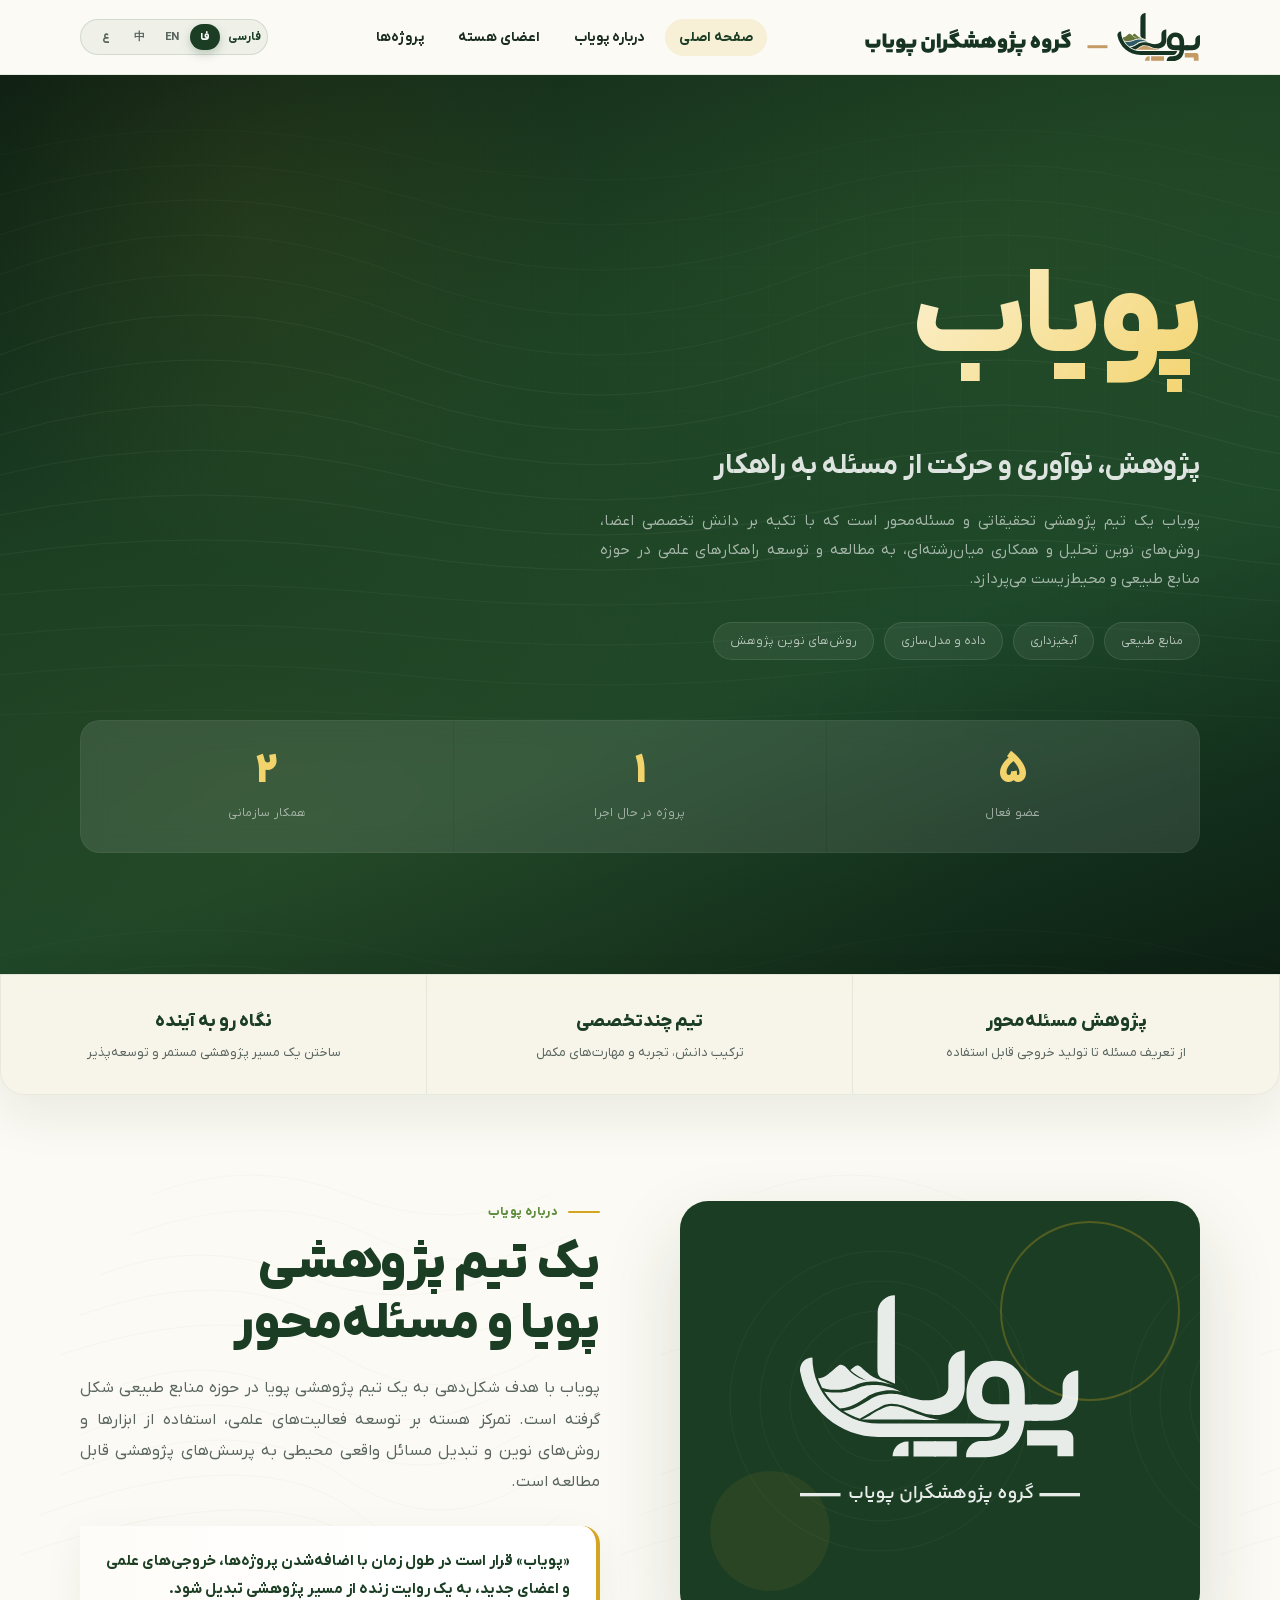
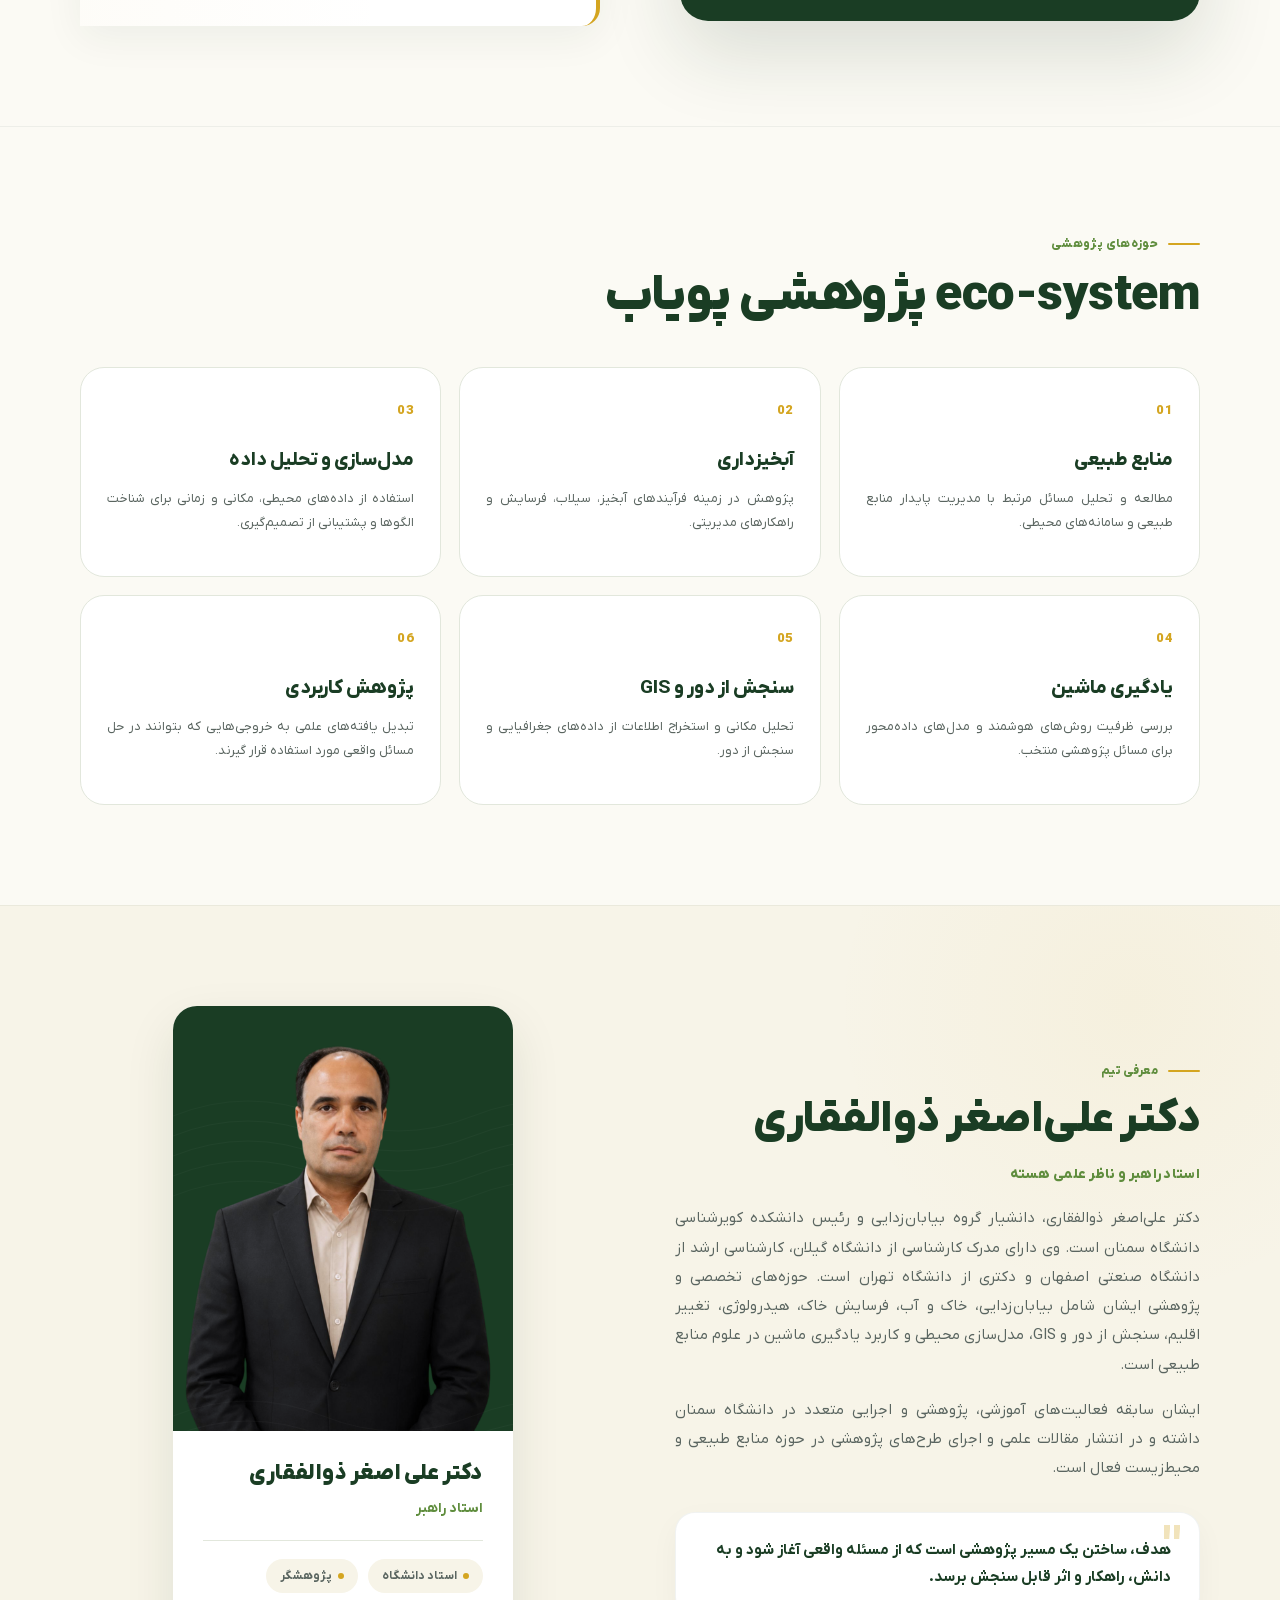
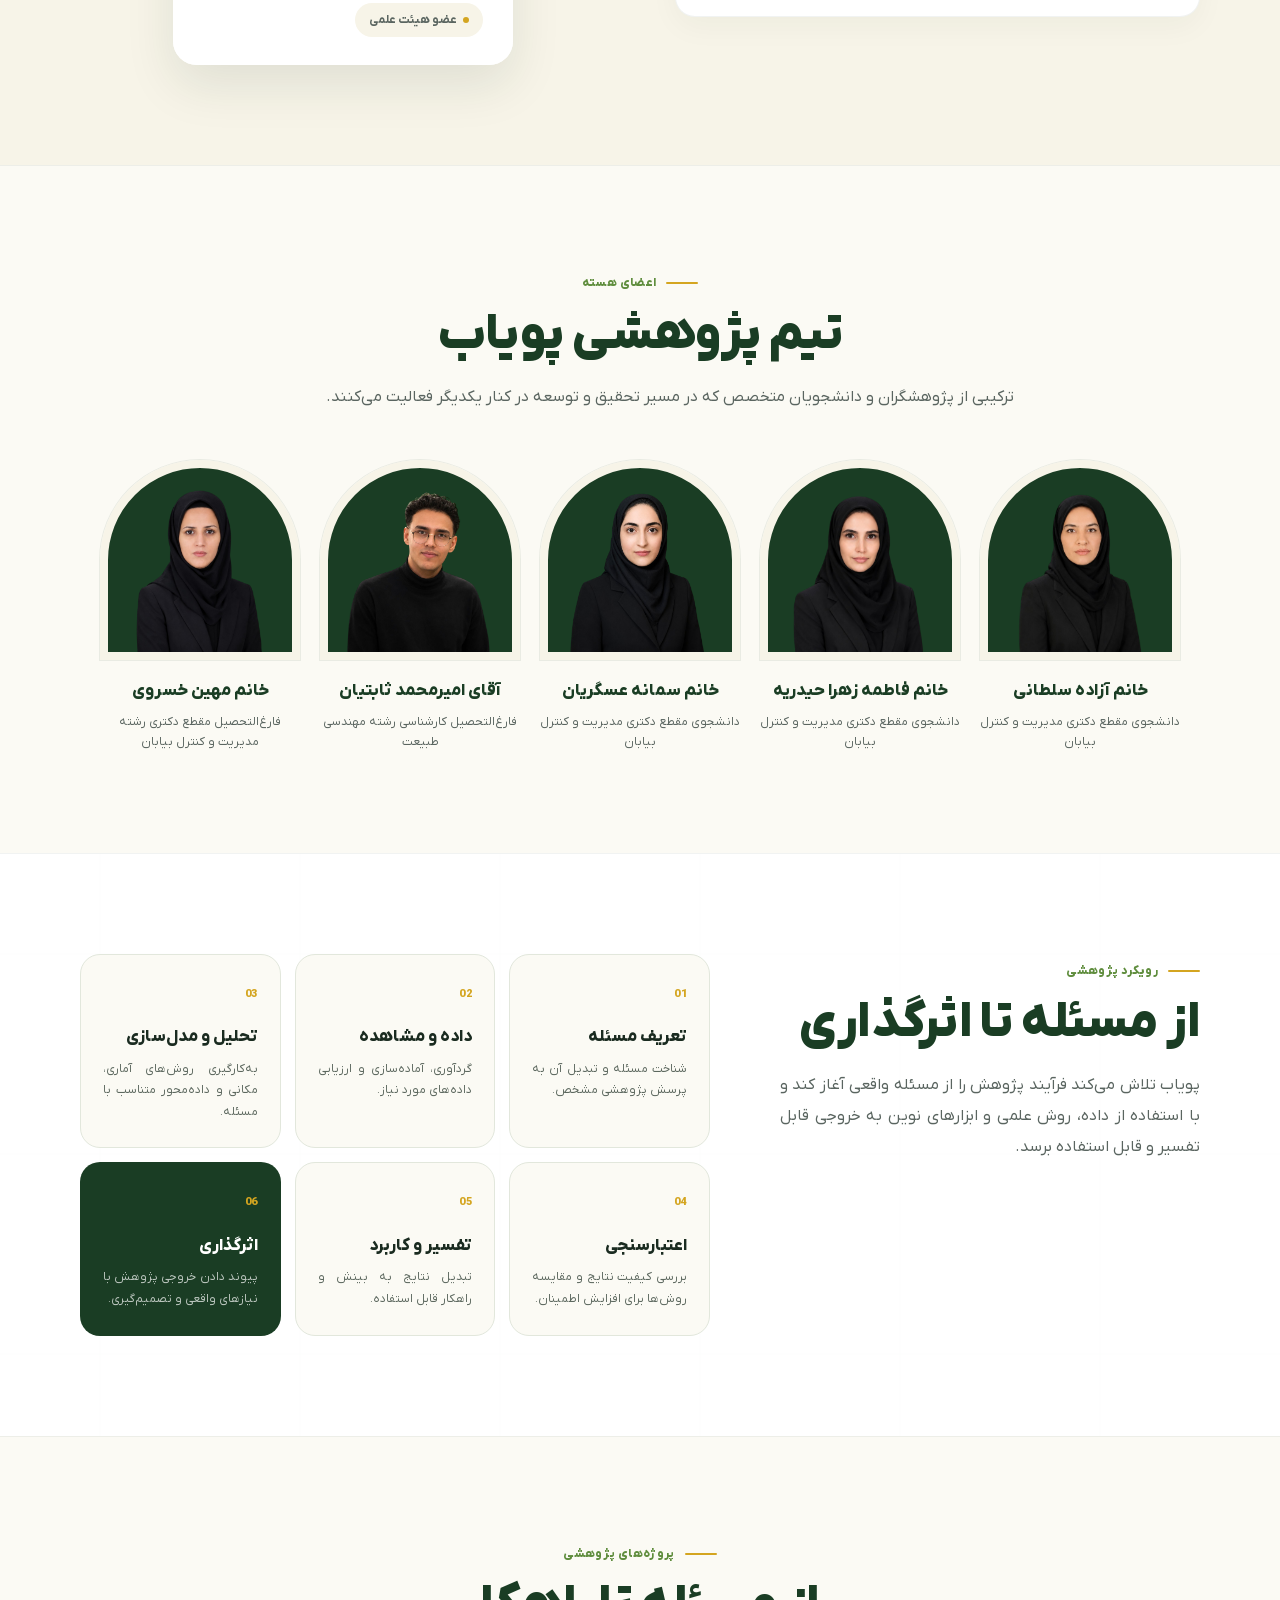
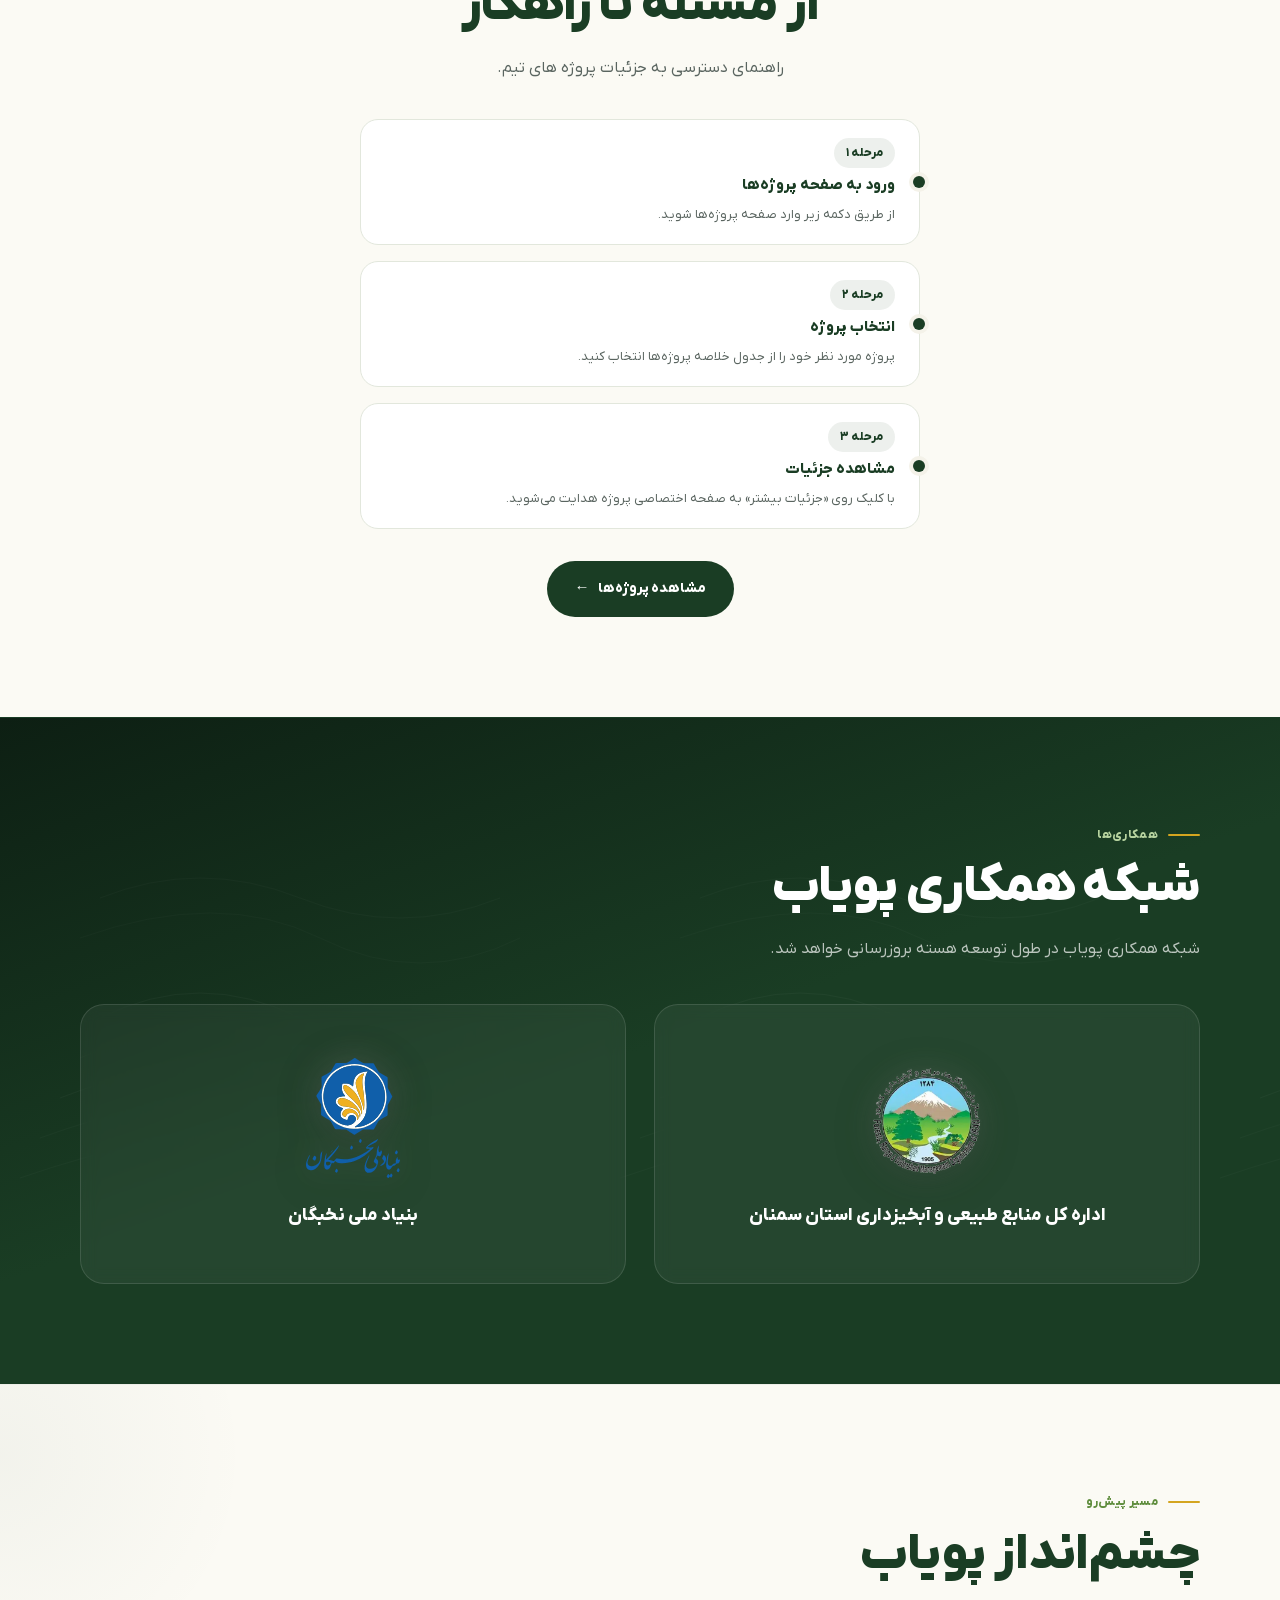
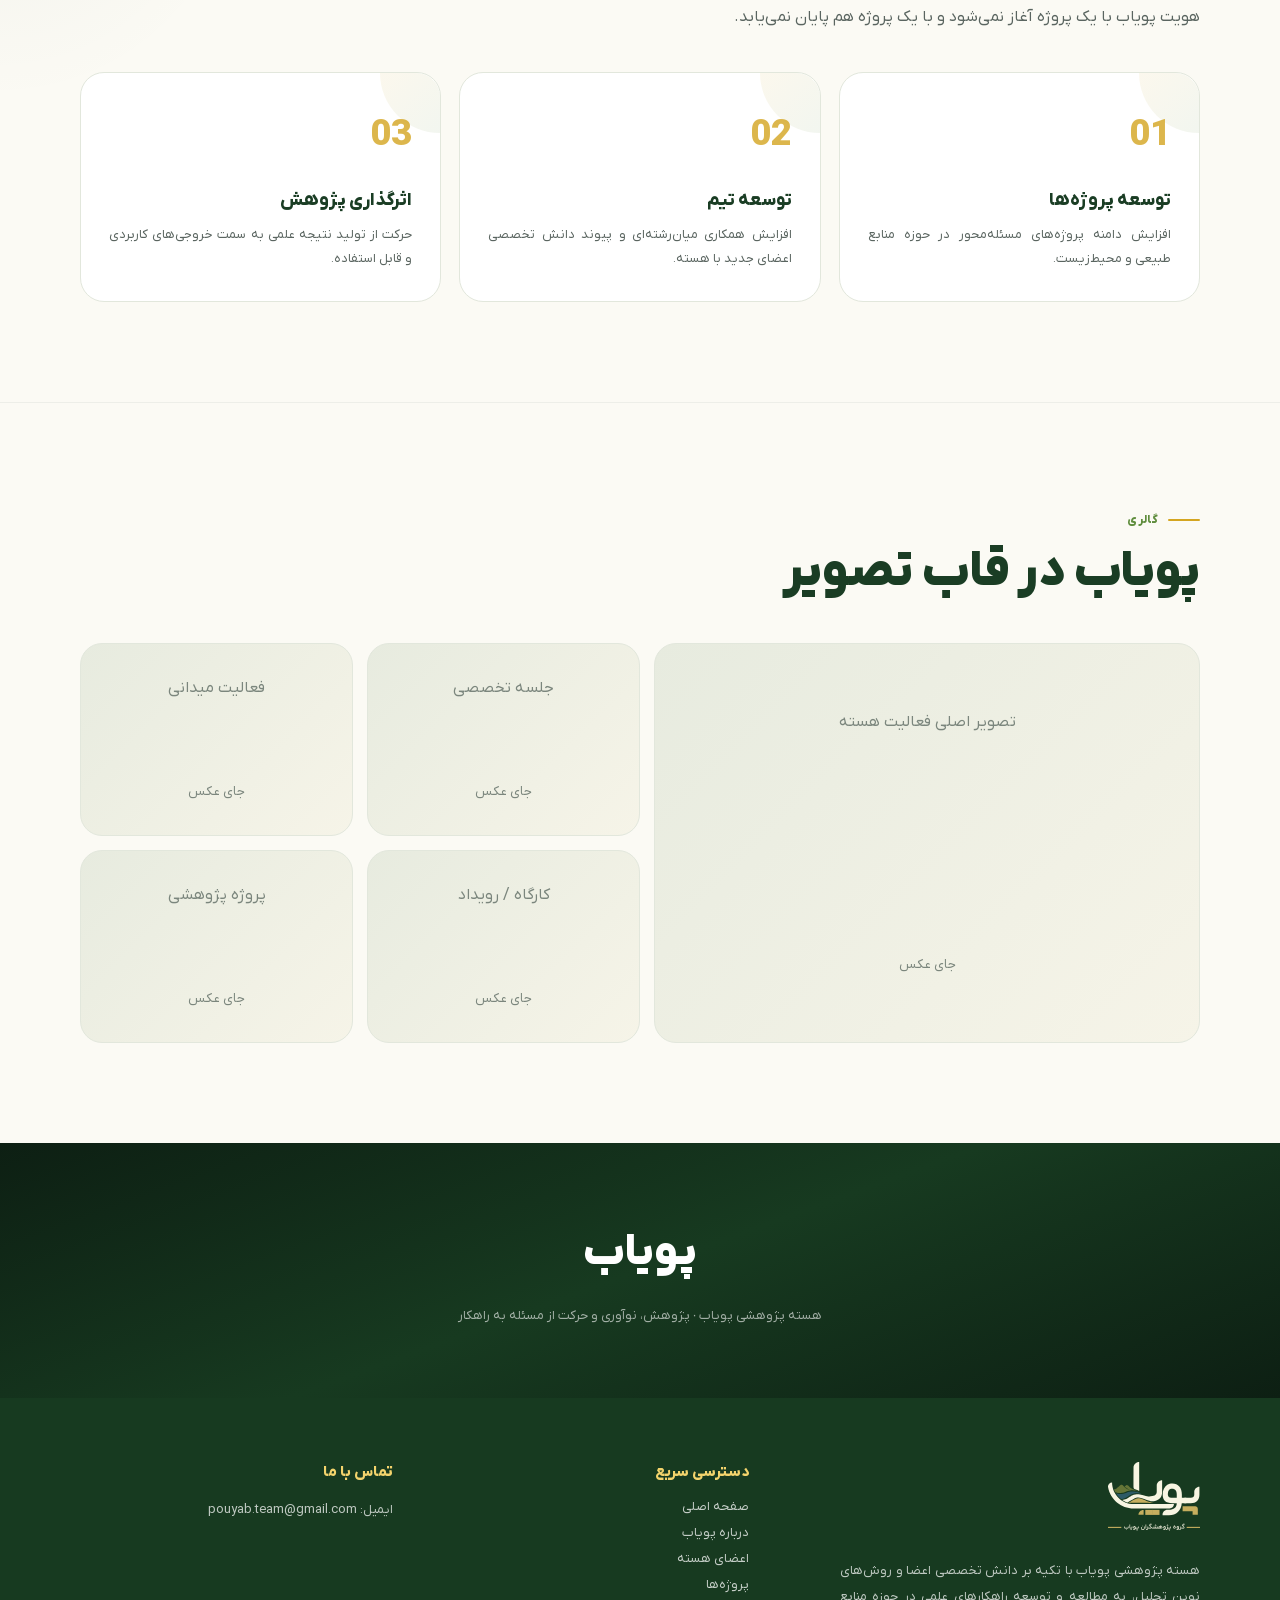
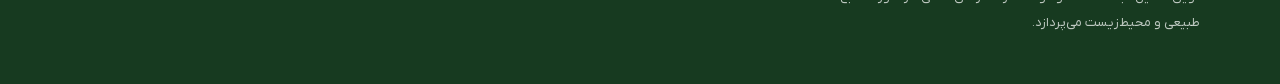
==== commit 4e5ae1e2: "Add multilingual i18n engine with fa/en/zh/ar translations and language switcher" ====
--- a/index.html
+++ b/index.html
@@ -1630,17 +1630,27 @@
 <header class="pouyab-header" id="top">
   <div class="pouyab-header-inner">
     <a href="index.html" class="pouyab-brand">
-      <img src="assets/images/logo3.svg" alt="پویاب">
+      <img src="assets/images/logo3.svg" alt="پویاب" data-i18n-alt="hero.brand">
     </a>
 
     <nav class="pouyab-nav" id="pouyabNav">
-      <a href="#home" class="is-current">صفحه اصلی</a>
-      <a href="#about">درباره پویاب</a>
-      <a href="#team">اعضای هسته</a>
-      <a href="#projects-intro">پروژه‌ها</a>
+      <a href="#home" class="is-current" data-i18n="nav.home">صفحه اصلی</a>
+      <a href="#about" data-i18n="nav.about">درباره پویاب</a>
+      <a href="#team" data-i18n="nav.team">اعضای هسته</a>
+      <a href="#projects-intro" data-i18n="nav.projects">پروژه‌ها</a>
     </nav>
 
-    <button class="pouyab-burger" id="pouyabBurger" aria-label="منوی ناوبری" aria-expanded="false">
+    <div class="pouyab-lang" id="pouyabLangSwitcher" role="group" aria-label="زبان سایت" data-i18n-aria="lang.aria">
+      <span class="pouyab-lang-label" aria-hidden="true">فارسی</span>
+      <div class="pouyab-lang-options">
+        <button type="button" data-lang="fa" aria-label="فارسی">فا</button>
+        <button type="button" data-lang="en" aria-label="English">EN</button>
+        <button type="button" data-lang="zh" aria-label="中文">中</button>
+        <button type="button" data-lang="ar" aria-label="العربية">ع</button>
+      </div>
+    </div>
+
+    <button class="pouyab-burger" id="pouyabBurger" aria-label="منوی ناوبری" aria-expanded="false" data-i18n-aria="nav.aria">
       <span></span><span></span><span></span>
     </button>
   </div>
@@ -1657,18 +1667,18 @@
     <div class="pouyab-hero-inner">
       <div class="pouyab-hero-top">
         <div class="pouyab-hero-copy sr">
-          <h1>پویاب</h1>
-          <h2>پژوهش، نوآوری و حرکت از مسئله به راهکار</h2>
-          <p>
+          <h1 data-i18n="hero.brand">پویاب</h1>
+          <h2 data-i18n="hero.subtitle">پژوهش، نوآوری و حرکت از مسئله به راهکار</h2>
+          <p data-i18n="hero.desc">
             پویاب یک تیم پژوهشی تحقیقاتی و مسئله‌محور است که با تکیه بر دانش تخصصی اعضا،
             روش‌های نوین تحلیل و همکاری میان‌رشته‌ای، به مطالعه و توسعه راهکارهای
             علمی در حوزه منابع طبیعی و محیط‌زیست می‌پردازد.
           </p>
           <div class="pouyab-hero-tags">
-            <span class="pouyab-hero-tag">منابع طبیعی</span>
-            <span class="pouyab-hero-tag">آبخیزداری</span>
-            <span class="pouyab-hero-tag">داده و مدل‌سازی</span>
-            <span class="pouyab-hero-tag">روش‌های نوین پژوهش</span>
+            <span class="pouyab-hero-tag" data-i18n="hero.tag1">منابع طبیعی</span>
+            <span class="pouyab-hero-tag" data-i18n="hero.tag2">آبخیزداری</span>
+            <span class="pouyab-hero-tag" data-i18n="hero.tag3">داده و مدل‌سازی</span>
+            <span class="pouyab-hero-tag" data-i18n="hero.tag4">روش‌های نوین پژوهش</span>
           </div>
         </div>
         <div class="pouyab-hero-mark sr sr-delay-2">
@@ -1679,16 +1689,16 @@
       <!-- Stats Bar -->
       <div class="pouyab-hero-stats sr sr-delay-3">
         <div class="pouyab-hero-stat">
-          <strong>۵</strong>
-          <span>عضو فعال</span>
+          <strong data-i18n="hero.stat1.num">۵</strong>
+          <span data-i18n="hero.stat1.label">عضو فعال</span>
         </div>
         <div class="pouyab-hero-stat">
-          <strong>۱</strong>
-          <span>پروژه در حال اجرا</span>
+          <strong data-i18n="hero.stat2.num">۱</strong>
+          <span data-i18n="hero.stat2.label">پروژه در حال اجرا</span>
         </div>
         <div class="pouyab-hero-stat">
-          <strong>۲</strong>
-          <span>همکار سازمانی</span>
+          <strong data-i18n="hero.stat3.num">۲</strong>
+          <span data-i18n="hero.stat3.label">همکار سازمانی</span>
         </div>
       </div>
     </div>
@@ -1698,16 +1708,16 @@
   <div class="pouyab-identity">
     <div class="pouyab-identity-card">
       <div class="pouyab-identity-item">
-        <strong>پژوهش مسئله‌محور</strong>
-        <span>از تعریف مسئله تا تولید خروجی قابل استفاده</span>
+        <strong data-i18n="identity1.title">پژوهش مسئله‌محور</strong>
+        <span data-i18n="identity1.desc">از تعریف مسئله تا تولید خروجی قابل استفاده</span>
       </div>
       <div class="pouyab-identity-item">
-        <strong>تیم چندتخصصی</strong>
-        <span>ترکیب دانش، تجربه و مهارت‌های مکمل</span>
+        <strong data-i18n="identity2.title">تیم چندتخصصی</strong>
+        <span data-i18n="identity2.desc">ترکیب دانش، تجربه و مهارت‌های مکمل</span>
       </div>
       <div class="pouyab-identity-item">
-        <strong>نگاه رو به آینده</strong>
-        <span>ساختن یک مسیر پژوهشی مستمر و توسعه‌پذیر</span>
+        <strong data-i18n="identity3.title">نگاه رو به آینده</strong>
+        <span data-i18n="identity3.desc">ساختن یک مسیر پژوهشی مستمر و توسعه‌پذیر</span>
       </div>
     </div>
   </div>
@@ -1723,20 +1733,20 @@
         <div class="pouyab-about-accent-2"></div>
         <div class="pouyab-about-center">
           <div class="pouyab-about-logos">
-            <a href="index.html"><img src="assets/images/logo1.svg" alt="لوگوی پویاب"></a>
+            <a href="index.html"><img src="assets/images/logo1.svg" alt="لوگوی پویاب" data-i18n-alt="about.logoAlt"></a>
           </div>
         </div>
       </div>
 
       <div class="pouyab-copy sr-left">
-        <span class="pouyab-eyebrow">درباره پویاب</span>
-        <h2 class="pouyab-title">یک تیم پژوهشی<br>پویا و مسئله‌محور</h2>
-        <p>
+        <span class="pouyab-eyebrow" data-i18n="about.eyebrow">درباره پویاب</span>
+        <h2 class="pouyab-title" data-i18n-html="about.title">یک تیم پژوهشی<br>پویا و مسئله‌محور</h2>
+        <p data-i18n="about.p1">
           پویاب با هدف شکل‌دهی به یک تیم پژوهشی پویا در حوزه منابع طبیعی شکل گرفته است.
           تمرکز هسته بر توسعه فعالیت‌های علمی، استفاده از ابزارها و روش‌های نوین و
           تبدیل مسائل واقعی محیطی به پرسش‌های پژوهشی قابل مطالعه است.
         </p>
-        <div class="pouyab-highlight">
+        <div class="pouyab-highlight" data-i18n="about.p2">
           «پویاب» قرار است در طول زمان با اضافه‌شدن پروژه‌ها، خروجی‌های علمی و اعضای
           جدید، به یک روایت زنده از مسیر پژوهشی تبدیل شود.
         </div>
@@ -1749,44 +1759,44 @@
        ====================================================== -->
   <section class="pouyab-section pouyab-research" id="research">
     <div class="pouyab-shell">
-      <span class="pouyab-eyebrow">حوزه‌های پژوهشی</span>
-      <h2 class="pouyab-title">eco-system پژوهشی پویاب</h2>
+      <span class="pouyab-eyebrow" data-i18n="research.eyebrow">حوزه‌های پژوهشی</span>
+      <h2 class="pouyab-title" data-i18n="research.title">eco-system پژوهشی پویاب</h2>
 
       <div class="pouyab-area-grid">
         <article class="pouyab-area sr sr-delay-1">
           <span class="pouyab-area-number">01</span>
-          <h3>منابع طبیعی</h3>
-          <p>مطالعه و تحلیل مسائل مرتبط با مدیریت پایدار منابع طبیعی و سامانه‌های محیطی.</p>
+          <h3 data-i18n="area1.title">منابع طبیعی</h3>
+          <p data-i18n="area1.desc">مطالعه و تحلیل مسائل مرتبط با مدیریت پایدار منابع طبیعی و سامانه‌های محیطی.</p>
         </article>
 
         <article class="pouyab-area sr sr-delay-2">
           <span class="pouyab-area-number">02</span>
-          <h3>آبخیزداری</h3>
-          <p>پژوهش در زمینه فرآیندهای آبخیز، سیلاب، فرسایش و راهکارهای مدیریتی.</p>
+          <h3 data-i18n="area2.title">آبخیزداری</h3>
+          <p data-i18n="area2.desc">پژوهش در زمینه فرآیندهای آبخیز، سیلاب، فرسایش و راهکارهای مدیریتی.</p>
         </article>
 
         <article class="pouyab-area sr sr-delay-3">
           <span class="pouyab-area-number">03</span>
-          <h3>مدل‌سازی و تحلیل داده</h3>
-          <p>استفاده از داده‌های محیطی، مکانی و زمانی برای شناخت الگوها و پشتیبانی از تصمیم‌گیری.</p>
+          <h3 data-i18n="area3.title">مدل‌سازی و تحلیل داده</h3>
+          <p data-i18n="area3.desc">استفاده از داده‌های محیطی، مکانی و زمانی برای شناخت الگوها و پشتیبانی از تصمیم‌گیری.</p>
         </article>
 
         <article class="pouyab-area sr sr-delay-1">
           <span class="pouyab-area-number">04</span>
-          <h3>یادگیری ماشین</h3>
-          <p>بررسی ظرفیت روش‌های هوشمند و مدل‌های داده‌محور برای مسائل پژوهشی منتخب.</p>
+          <h3 data-i18n="area4.title">یادگیری ماشین</h3>
+          <p data-i18n="area4.desc">بررسی ظرفیت روش‌های هوشمند و مدل‌های داده‌محور برای مسائل پژوهشی منتخب.</p>
         </article>
 
         <article class="pouyab-area sr sr-delay-2">
           <span class="pouyab-area-number">05</span>
-          <h3>سنجش از دور و GIS</h3>
-          <p>تحلیل مکانی و استخراج اطلاعات از داده‌های جغرافیایی و سنجش از دور.</p>
+          <h3 data-i18n="area5.title">سنجش از دور و GIS</h3>
+          <p data-i18n="area5.desc">تحلیل مکانی و استخراج اطلاعات از داده‌های جغرافیایی و سنجش از دور.</p>
         </article>
 
         <article class="pouyab-area sr sr-delay-3">
           <span class="pouyab-area-number">06</span>
-          <h3>پژوهش کاربردی</h3>
-          <p>تبدیل یافته‌های علمی به خروجی‌هایی که بتوانند در حل مسائل واقعی مورد استفاده قرار گیرند.</p>
+          <h3 data-i18n="area6.title">پژوهش کاربردی</h3>
+          <p data-i18n="area6.desc">تبدیل یافته‌های علمی به خروجی‌هایی که بتوانند در حل مسائل واقعی مورد استفاده قرار گیرند.</p>
         </article>
       </div>
     </div>
@@ -1799,16 +1809,18 @@
     <div class="pouyab-shell pouyab-leader-grid">
 
       <div class="pouyab-leader-copy sr-left">
-        <span class="pouyab-eyebrow">معرفی تیم</span>
-        <h2 class="pouyab-title">دکتر علی‌اصغر ذوالفقاری</h2>
-        <span class="pouyab-leader-role">استاد راهبر و ناظر علمی هسته</span>
-
-        <p>
-          دکتر علی‌اصغر ذوالفقاری، دانشیار گروه بیابان‌زدایی و رئیس دانشکده کویرشناسی دانشگاه سمنان است. وی دارای مدرک کارشناسی از دانشگاه گیلان، کارشناسی ارشد از دانشگاه صنعتی اصفهان و دکتری از دانشگاه تهران است.
-          حوزه‌های تخصصی و پژوهشی ایشان شامل بیابان‌زدایی، خاک و آب، فرسایش خاک، هیدرولوژی، تغییر اقلیم، سنجش از دور و GIS، مدل‌سازی محیطی و کاربرد یادگیری ماشین در علوم منابع طبیعی است. ایشان سابقه فعالیت‌های آموزشی، پژوهشی و اجرایی متعدد در دانشگاه سمنان داشته و در انتشار مقالات علمی و اجرای طرح‌های پژوهشی در حوزه منابع طبیعی و محیط‌زیست فعال است.
+        <span class="pouyab-eyebrow" data-i18n="leader.eyebrow">معرفی تیم</span>
+        <h2 class="pouyab-title" data-i18n="leader.name">دکتر علی‌اصغر ذوالفقاری</h2>
+        <span class="pouyab-leader-role" data-i18n="leader.role">استاد راهبر و ناظر علمی هسته</span>
+
+        <p data-i18n="leader.p1">
+          دکتر علی‌اصغر ذوالفقاری، دانشیار گروه بیابان‌زدایی و رئیس دانشکده کویرشناسی دانشگاه سمنان است. وی دارای مدرک کارشناسی از دانشگاه گیلان، کارشناسی ارشد از دانشگاه صنعتی اصفهان و دکتری از دانشگاه تهران است. حوزه‌های تخصصی و پژوهشی ایشان شامل بیابان‌زدایی، خاک و آب، فرسایش خاک، هیدرولوژی، تغییر اقلیم، سنجش از دور و GIS، مدل‌سازی محیطی و کاربرد یادگیری ماشین در علوم منابع طبیعی است.
         </p>
-
-        <div class="pouyab-quote">
+        <p data-i18n="leader.p2">
+          ایشان سابقه فعالیت‌های آموزشی، پژوهشی و اجرایی متعدد در دانشگاه سمنان داشته و در انتشار مقالات علمی و اجرای طرح‌های پژوهشی در حوزه منابع طبیعی و محیط‌زیست فعال است.
+        </p>
+
+        <div class="pouyab-quote" data-i18n="leader.quote">
           هدف، ساختن یک مسیر پژوهشی است که از مسئله واقعی آغاز شود و به دانش،
           راهکار و اثر قابل سنجش برسد.
         </div>
@@ -1817,15 +1829,15 @@
       <div class="pouyab-leader-photo sr-right">
         <div class="pouyab-leader-card">
           <div class="pouyab-leader-card-img">
-            <img src="assets/images/1.webp" alt="تصویر استاد راهبر">
+            <img src="assets/images/1.webp" alt="تصویر استاد راهبر" data-i18n-alt="leader.imgAlt">
           </div>
           <div class="pouyab-leader-card-body">
-            <h3 class="pouyab-leader-card-name">دکتر علی اصغر ذوالفقاری</h3>
-            <p class="pouyab-leader-card-title">استاد راهبر</p>
+            <h3 class="pouyab-leader-card-name" data-i18n="leader.cardName">دکتر علی اصغر ذوالفقاری</h3>
+            <p class="pouyab-leader-card-title" data-i18n="leader.cardTitle">استاد راهبر</p>
             <div class="pouyab-leader-card-info">
-              <span class="pouyab-leader-card-tag">استاد دانشگاه</span>
-              <span class="pouyab-leader-card-tag">پژوهشگر</span>
-              <span class="pouyab-leader-card-tag">عضو هیئت علمی</span>
+              <span class="pouyab-leader-card-tag" data-i18n="leader.tag1">استاد دانشگاه</span>
+              <span class="pouyab-leader-card-tag" data-i18n="leader.tag2">پژوهشگر</span>
+              <span class="pouyab-leader-card-tag" data-i18n="leader.tag3">عضو هیئت علمی</span>
             </div>
           </div>
         </div>
@@ -1840,9 +1852,9 @@
   <section class="pouyab-section pouyab-members" id="team">
     <div class="pouyab-shell">
       <div class="pouyab-members-head sr">
-        <span class="pouyab-eyebrow">اعضای هسته</span>
-        <h2 class="pouyab-title">تیم پژوهشی پویاب</h2>
-        <p class="pouyab-subtitle">
+        <span class="pouyab-eyebrow" data-i18n="members.eyebrow">اعضای هسته</span>
+        <h2 class="pouyab-title" data-i18n="members.title">تیم پژوهشی پویاب</h2>
+        <p class="pouyab-subtitle" data-i18n="members.subtitle">
           ترکیبی از پژوهشگران و دانشجویان متخصص که در مسیر تحقیق و توسعه
           در کنار یکدیگر فعالیت می‌کنند.
         </p>
@@ -1852,42 +1864,42 @@
 
         <article class="pouyab-member sr sr-delay-1">
             <div class="pouyab-member-photo">
-              <img src="assets/images/2.webp" alt="تصویر عضو اول">
+              <img src="assets/images/2.webp" alt="تصویر عضو اول" data-i18n-alt="memberImg1Alt">
             </div>
-            <h3>خانم آزاده سلطانی</h3>
-            <p>دانشجوی مقطع دکتری مدیریت و کنترل بیابان</p>
+            <h3 data-i18n="member1.name">خانم آزاده سلطانی</h3>
+            <p data-i18n="member1.role">دانشجوی مقطع دکتری مدیریت و کنترل بیابان</p>
           </article>
 
         <article class="pouyab-member sr sr-delay-2">
             <div class="pouyab-member-photo">
-              <img src="assets/images/3.webp" alt="تصویر عضو دوم">
+              <img src="assets/images/3.webp" alt="تصویر عضو دوم" data-i18n-alt="memberImg2Alt">
             </div>
-            <h3>خانم فاطمه زهرا حیدریه</h3>
-            <p>دانشجوی مقطع دکتری مدیریت و کنترل بیابان</p>
+            <h3 data-i18n="member2.name">خانم فاطمه زهرا حیدریه</h3>
+            <p data-i18n="member2.role">دانشجوی مقطع دکتری مدیریت و کنترل بیابان</p>
           </article>
 
         <article class="pouyab-member sr sr-delay-3">
             <div class="pouyab-member-photo">
-              <img src="assets/images/4.webp" alt="تصویر عضو سوم">
+              <img src="assets/images/4.webp" alt="تصویر عضو سوم" data-i18n-alt="memberImg3Alt">
             </div>
-            <h3>خانم سمانه عسگریان</h3>
-            <p>دانشجوی مقطع دکتری مدیریت و کنترل بیابان</p>
+            <h3 data-i18n="member3.name">خانم سمانه عسگریان</h3>
+            <p data-i18n="member3.role">دانشجوی مقطع دکتری مدیریت و کنترل بیابان</p>
           </article>
 
         <article class="pouyab-member sr sr-delay-4">
             <div class="pouyab-member-photo">
-              <img src="assets/images/5.webp" alt="تصویر عضو چهارم">
+              <img src="assets/images/5.webp" alt="تصویر عضو چهارم" data-i18n-alt="memberImg4Alt">
             </div>
-            <h3>آقای امیرمحمد ثابتیان</h3>
-            <p>فارغ التحصیل کارشناسی رشته مهندسی طبیعت</p>
+            <h3 data-i18n="member4.name">آقای امیرمحمد ثابتیان</h3>
+            <p data-i18n="member4.role">فارغ التحصیل کارشناسی رشته مهندسی طبیعت</p>
           </article>
 
         <article class="pouyab-member sr sr-delay-5">
             <div class="pouyab-member-photo">
-              <img src="assets/images/6.webp" alt="تصویر عضو پنجم">
+              <img src="assets/images/6.webp" alt="تصویر عضو پنجم" data-i18n-alt="memberImg5Alt">
             </div>
-            <h3>خانم مهین خسروی</h3>
-            <p>فارغ التحصیل مقطع دکتری رشته مدیریت و کنترل بیابان</p>
+            <h3 data-i18n="member5.name">خانم مهین خسروی</h3>
+            <p data-i18n="member5.role">فارغ التحصیل مقطع دکتری رشته مدیریت و کنترل بیابان</p>
           </article>
 
       </div>
@@ -1900,9 +1912,9 @@
   <section class="pouyab-section pouyab-method" id="method">
     <div class="pouyab-shell pouyab-method-grid">
       <div class="pouyab-method-intro sr-right">
-        <span class="pouyab-eyebrow">رویکرد پژوهشی</span>
-        <h2 class="pouyab-title">از مسئله تا اثرگذاری</h2>
-        <p>
+        <span class="pouyab-eyebrow" data-i18n="method.eyebrow">رویکرد پژوهشی</span>
+        <h2 class="pouyab-title" data-i18n="method.title">از مسئله تا اثرگذاری</h2>
+        <p data-i18n="method.intro">
           پویاب تلاش می‌کند فرآیند پژوهش را از مسئله واقعی آغاز کند و با استفاده
           از داده، روش علمی و ابزارهای نوین به خروجی قابل تفسیر و قابل استفاده برسد.
         </p>
@@ -1911,38 +1923,38 @@
       <div class="pouyab-flow">
         <article class="pouyab-flow-card sr sr-delay-1">
           <span class="pouyab-flow-num">01</span>
-          <h3>تعریف مسئله</h3>
-          <p>شناخت مسئله و تبدیل آن به پرسش پژوهشی مشخص.</p>
+          <h3 data-i18n="flow1.title">تعریف مسئله</h3>
+          <p data-i18n="flow1.desc">شناخت مسئله و تبدیل آن به پرسش پژوهشی مشخص.</p>
         </article>
 
         <article class="pouyab-flow-card sr sr-delay-2">
           <span class="pouyab-flow-num">02</span>
-          <h3>داده و مشاهده</h3>
-          <p>گردآوری، آماده‌سازی و ارزیابی داده‌های مورد نیاز.</p>
+          <h3 data-i18n="flow2.title">داده و مشاهده</h3>
+          <p data-i18n="flow2.desc">گردآوری، آماده‌سازی و ارزیابی داده‌های مورد نیاز.</p>
         </article>
 
         <article class="pouyab-flow-card sr sr-delay-3">
           <span class="pouyab-flow-num">03</span>
-          <h3>تحلیل و مدل‌سازی</h3>
-          <p>به‌کارگیری روش‌های آماری، مکانی و داده‌محور متناسب با مسئله.</p>
+          <h3 data-i18n="flow3.title">تحلیل و مدل‌سازی</h3>
+          <p data-i18n="flow3.desc">به‌کارگیری روش‌های آماری، مکانی و داده‌محور متناسب با مسئله.</p>
         </article>
 
         <article class="pouyab-flow-card sr sr-delay-4">
           <span class="pouyab-flow-num">04</span>
-          <h3>اعتبارسنجی</h3>
-          <p>بررسی کیفیت نتایج و مقایسه روش‌ها برای افزایش اطمینان.</p>
+          <h3 data-i18n="flow4.title">اعتبارسنجی</h3>
+          <p data-i18n="flow4.desc">بررسی کیفیت نتایج و مقایسه روش‌ها برای افزایش اطمینان.</p>
         </article>
 
         <article class="pouyab-flow-card sr sr-delay-5">
           <span class="pouyab-flow-num">05</span>
-          <h3>تفسیر و کاربرد</h3>
-          <p>تبدیل نتایج به بینش و راهکار قابل استفاده.</p>
+          <h3 data-i18n="flow5.title">تفسیر و کاربرد</h3>
+          <p data-i18n="flow5.desc">تبدیل نتایج به بینش و راهکار قابل استفاده.</p>
         </article>
 
         <article class="pouyab-flow-card sr sr-delay-6">
           <span class="pouyab-flow-num">06</span>
-          <h3>اثرگذاری</h3>
-          <p>پیوند دادن خروجی پژوهش با نیازهای واقعی و تصمیم‌گیری.</p>
+          <h3 data-i18n="flow6.title">اثرگذاری</h3>
+          <p data-i18n="flow6.desc">پیوند دادن خروجی پژوهش با نیازهای واقعی و تصمیم‌گیری.</p>
         </article>
       </div>
     </div>
@@ -1954,9 +1966,9 @@
   <section class="pouyab-section pouyab-projects-intro" id="projects-intro">
     <div class="pouyab-shell">
       <div class="pouyab-projects-intro-center sr">
-        <span class="pouyab-eyebrow" style="justify-content:center;">پروژه‌های پژوهشی</span>
-        <h2 class="pouyab-title" style="text-align:center;">از مسئله تا راهکار</h2>
-        <p class="pouyab-subtitle" style="text-align:center;margin-left:auto;margin-right:auto;">
+        <span class="pouyab-eyebrow" style="justify-content:center;" data-i18n="intro.eyebrow">پروژه‌های پژوهشی</span>
+        <h2 class="pouyab-title" style="text-align:center;" data-i18n="intro.title">از مسئله تا راهکار</h2>
+        <p class="pouyab-subtitle" style="text-align:center;margin-left:auto;margin-right:auto;" data-i18n="intro.subtitle">
           راهنمای دسترسی به جزئیات پروژه های تیم.
         </p>
 
@@ -1964,32 +1976,32 @@
           <div class="pouyab-projects-intro-step sr sr-delay-1">
             <div class="pouyab-projects-intro-step-dot"></div>
             <div class="pouyab-projects-intro-step-body">
-              <span class="pouyab-projects-intro-step-label">مرحله ۱</span>
-              <strong>ورود به صفحه پروژه‌ها</strong>
-              <span>از طریق دکمه زیر وارد صفحه پروژه‌ها شوید.</span>
+              <span class="pouyab-projects-intro-step-label" data-i18n="intro.step1.label">مرحله ۱</span>
+              <strong data-i18n="intro.step1.title">ورود به صفحه پروژه‌ها</strong>
+              <span data-i18n="intro.step1.desc">از طریق دکمه زیر وارد صفحه پروژه‌ها شوید.</span>
             </div>
           </div>
           <div class="pouyab-projects-intro-step sr sr-delay-2">
             <div class="pouyab-projects-intro-step-dot"></div>
             <div class="pouyab-projects-intro-step-body">
-              <span class="pouyab-projects-intro-step-label">مرحله ۲</span>
-              <strong>انتخاب پروژه</strong>
-              <span>پروژه مورد نظر خود را از جدول خلاصه پروژه‌ها انتخاب کنید.</span>
+              <span class="pouyab-projects-intro-step-label" data-i18n="intro.step2.label">مرحله ۲</span>
+              <strong data-i18n="intro.step2.title">انتخاب پروژه</strong>
+              <span data-i18n="intro.step2.desc">پروژه مورد نظر خود را از جدول خلاصه پروژه‌ها انتخاب کنید.</span>
             </div>
           </div>
           <div class="pouyab-projects-intro-step sr sr-delay-3">
             <div class="pouyab-projects-intro-step-dot"></div>
             <div class="pouyab-projects-intro-step-body">
-              <span class="pouyab-projects-intro-step-label">مرحله ۳</span>
-              <strong>مشاهده جزئیات</strong>
-              <span>با کلیک روی «جزئیات بیشتر» به صفحه اختصاصی پروژه هدایت می‌شوید.</span>
+              <span class="pouyab-projects-intro-step-label" data-i18n="intro.step3.label">مرحله ۳</span>
+              <strong data-i18n="intro.step3.title">مشاهده جزئیات</strong>
+              <span data-i18n="intro.step3.desc">با کلیک روی «جزئیات بیشتر» به صفحه اختصاصی پروژه هدایت می‌شوید.</span>
             </div>
           </div>
         </div>
 
         <div class="pouyab-projects-intro-btn-wrap sr sr-delay-4">
           <a class="pouyab-projects-intro-btn" href="pouyab_projects.html">
-            مشاهده پروژه‌ها
+            <span data-i18n="intro.btn">مشاهده پروژه‌ها</span>
             <span class="pouyab-projects-intro-btn-arrow">←</span>
           </a>
         </div>
@@ -2002,21 +2014,21 @@
        ====================================================== -->
   <section class="pouyab-section pouyab-collab" id="collabs">
     <div class="pouyab-shell">
-      <span class="pouyab-eyebrow" style="color:#b8d4a0;">همکاری‌ها</span>
-      <h2 class="pouyab-title">شبکه همکاری پویاب</h2>
-      <p class="pouyab-subtitle">
+      <span class="pouyab-eyebrow" style="color:#b8d4a0;" data-i18n="collab.eyebrow">همکاری‌ها</span>
+      <h2 class="pouyab-title" data-i18n="collab.title">شبکه همکاری پویاب</h2>
+      <p class="pouyab-subtitle" data-i18n="collab.subtitle">
         شبکه همکاری پویاب در طول توسعه هسته بروزرسانی خواهد شد.
       </p>
 
       <div class="pouyab-collab-grid">
         <div class="pouyab-partner sr sr-delay-1">
-          <img src="assets/images/semnan-natural-resources.webp" alt="اداره کل منابع طبیعی و آبخیزداری استان سمنان" class="pouyab-partner-logo">
-          <strong>اداره کل منابع طبیعی و آبخیزداری استان سمنان</strong>
+          <img src="assets/images/semnan-natural-resources.webp" alt="اداره کل منابع طبیعی و آبخیزداری استان سمنان" class="pouyab-partner-logo" data-i18n-alt="collab.partner1Alt">
+          <strong data-i18n="collab.partner1">اداره کل منابع طبیعی و آبخیزداری استان سمنان</strong>
         </div>
 
         <div class="pouyab-partner sr sr-delay-2">
-          <img src="assets/images/bonyadmeli.svg" alt="بنیاد ملی نخبگان" class="pouyab-partner-logo">
-          <strong>بنیاد ملی نخبگان</strong>
+          <img src="assets/images/bonyadmeli.svg" alt="بنیاد ملی نخبگان" class="pouyab-partner-logo" data-i18n-alt="collab.partner2Alt">
+          <strong data-i18n="collab.partner2">بنیاد ملی نخبگان</strong>
         </div>
       </div>
     </div>
@@ -2027,29 +2039,29 @@
        ====================================================== -->
   <section class="pouyab-section pouyab-future" id="future">
     <div class="pouyab-shell">
-      <span class="pouyab-eyebrow">مسیر پیش‌رو</span>
-      <h2 class="pouyab-title">چشم‌انداز پویاب</h2>
-      <p class="pouyab-subtitle">
+      <span class="pouyab-eyebrow" data-i18n="future.eyebrow">مسیر پیش‌رو</span>
+      <h2 class="pouyab-title" data-i18n="future.title">چشم‌انداز پویاب</h2>
+      <p class="pouyab-subtitle" data-i18n="future.subtitle">
         هویت پویاب با یک پروژه آغاز نمی‌شود و با یک پروژه هم پایان نمی‌یابد.
       </p>
 
       <div class="pouyab-future-grid">
         <article class="pouyab-future-card sr sr-delay-1">
           <div class="num">01</div>
-          <h3>توسعه پروژه‌ها</h3>
-          <p>افزایش دامنه پروژه‌های مسئله‌محور در حوزه منابع طبیعی و محیط‌زیست.</p>
+          <h3 data-i18n="future.card1.title">توسعه پروژه‌ها</h3>
+          <p data-i18n="future.card1.desc">افزایش دامنه پروژه‌های مسئله‌محور در حوزه منابع طبیعی و محیط‌زیست.</p>
         </article>
 
         <article class="pouyab-future-card sr sr-delay-2">
           <div class="num">02</div>
-          <h3>توسعه تیم</h3>
-          <p>افزایش همکاری میان‌رشته‌ای و پیوند دانش تخصصی اعضای جدید با هسته.</p>
+          <h3 data-i18n="future.card2.title">توسعه تیم</h3>
+          <p data-i18n="future.card2.desc">افزایش همکاری میان‌رشته‌ای و پیوند دانش تخصصی اعضای جدید با هسته.</p>
         </article>
 
         <article class="pouyab-future-card sr sr-delay-3">
           <div class="num">03</div>
-          <h3>اثرگذاری پژوهش</h3>
-          <p>حرکت از تولید نتیجه علمی به سمت خروجی‌های کاربردی و قابل استفاده.</p>
+          <h3 data-i18n="future.card3.title">اثرگذاری پژوهش</h3>
+          <p data-i18n="future.card3.desc">حرکت از تولید نتیجه علمی به سمت خروجی‌های کاربردی و قابل استفاده.</p>
         </article>
       </div>
     </div>
@@ -2060,15 +2072,15 @@
        ====================================================== -->
   <section class="pouyab-section pouyab-gallery-section" id="gallery">
     <div class="pouyab-shell">
-      <span class="pouyab-eyebrow">گالری</span>
-      <h2 class="pouyab-title">پویاب در قاب تصویر</h2>
+      <span class="pouyab-eyebrow" data-i18n="gallery.eyebrow">گالری</span>
+      <h2 class="pouyab-title" data-i18n="gallery.title">پویاب در قاب تصویر</h2>
 
       <div class="pouyab-gallery">
-        <div class="pouyab-gallery-item sr-scale">تصویر اصلی فعالیت هسته<br><small>جای عکس</small></div>
-        <div class="pouyab-gallery-item sr sr-delay-1">جلسه تخصصی<br><small>جای عکس</small></div>
-        <div class="pouyab-gallery-item sr sr-delay-2">فعالیت میدانی<br><small>جای عکس</small></div>
-        <div class="pouyab-gallery-item sr sr-delay-3">کارگاه / رویداد<br><small>جای عکس</small></div>
-        <div class="pouyab-gallery-item sr sr-delay-4">پروژه پژوهشی<br><small>جای عکس</small></div>
+        <div class="pouyab-gallery-item sr-scale"><span data-i18n="gallery.item1">تصویر اصلی فعالیت هسته</span><br><small data-i18n="gallery.ph">جای عکس</small></div>
+        <div class="pouyab-gallery-item sr sr-delay-1"><span data-i18n="gallery.item2">جلسه تخصصی</span><br><small data-i18n="gallery.ph">جای عکس</small></div>
+        <div class="pouyab-gallery-item sr sr-delay-2"><span data-i18n="gallery.item3">فعالیت میدانی</span><br><small data-i18n="gallery.ph">جای عکس</small></div>
+        <div class="pouyab-gallery-item sr sr-delay-3"><span data-i18n="gallery.item4">کارگاه / رویداد</span><br><small data-i18n="gallery.ph">جای عکس</small></div>
+        <div class="pouyab-gallery-item sr sr-delay-4"><span data-i18n="gallery.item5">پروژه پژوهشی</span><br><small data-i18n="gallery.ph">جای عکس</small></div>
       </div>
     </div>
   </section>
@@ -2077,8 +2089,8 @@
        13 — END
        ====================================================== -->
   <section class="pouyab-end" id="contact">
-    <div class="pouyab-end-mark">پویاب</div>
-    <p>
+    <div class="pouyab-end-mark" data-i18n="hero.brand">پویاب</div>
+    <p data-i18n="end.desc">
       هسته پژوهشی پویاب · پژوهش، نوآوری و حرکت از مسئله به راهکار
     </p>
   </section>
@@ -2088,27 +2100,27 @@
 <footer class="pouyab-footer">
   <div class="pouyab-footer-top">
     <div class="pouyab-footer-brand">
-      <a href="index.html"><img src="assets/images/logo1.svg" alt="لوگوی پویاب"></a>
-      <p>
+      <a href="index.html"><img src="assets/images/logo1.svg" alt="لوگوی پویاب" data-i18n-alt="about.logoAlt"></a>
+      <p data-i18n="footer.desc">
         هسته پژوهشی پویاب با تکیه بر دانش تخصصی اعضا و روش‌های نوین تحلیل،
         به مطالعه و توسعه راهکارهای علمی در حوزه منابع طبیعی و محیط‌زیست می‌پردازد.
       </p>
     </div>
 
     <div>
-      <h4>دسترسی سریع</h4>
+      <h4 data-i18n="footer.quick">دسترسی سریع</h4>
       <div class="pouyab-footer-links">
-        <a href="#home">صفحه اصلی</a>
-        <a href="#about">درباره پویاب</a>
-        <a href="#team">اعضای هسته</a>
-        <a href="pouyab_projects.html">پروژه‌ها</a>
+        <a href="#home" data-i18n="nav.home">صفحه اصلی</a>
+        <a href="#about" data-i18n="nav.about">درباره پویاب</a>
+        <a href="#team" data-i18n="nav.team">اعضای هسته</a>
+        <a href="pouyab_projects.html" data-i18n="nav.projects">پروژه‌ها</a>
       </div>
     </div>
 
     <div>
-      <h4>تماس با ما</h4>
+      <h4 data-i18n="footer.contact">تماس با ما</h4>
       <div class="pouyab-footer-contact">
-        <p>ایمیل: pouyab.team@gmail.com</p>
+        <p data-i18n="footer.email">ایمیل: pouyab.team@gmail.com</p>
       </div>
     </div>
   </div>
@@ -2165,5 +2177,7 @@
   })();
 </script>
 
+<script src="assets/js/i18n.js"></script>
+
 </body>
 </html>
--- a/assets/css/pouyab.css
+++ b/assets/css/pouyab.css
@@ -307,4 +307,192 @@
     grid-template-columns:1fr;
     padding:46px 0 34px;
   }
+}
+
+/* =========================================================
+   POUYAB — LANGUAGE SWITCHER + CJK + LTR OVERRIDES
+   ========================================================= */
+
+/* ---------- Language switcher ---------- */
+.pouyab-lang{
+  display:flex;
+  align-items:center;
+  gap:8px;
+  margin-inline-start:4px;
+  padding:4px 6px 4px 10px;
+  border:1px solid rgba(33,76,43,.14);
+  border-radius:999px;
+  background:rgba(33,76,43,.05);
+  white-space:nowrap;
+}
+
+.pouyab-lang-label{
+  font-size:12px;
+  font-weight:700;
+  color:var(--pouyab-green);
+}
+
+.pouyab-lang-options{
+  display:flex;
+  gap:3px;
+}
+
+.pouyab-lang-options button{
+  min-width:30px;
+  height:26px;
+  padding:0 8px;
+  border:none;
+  border-radius:999px;
+  background:transparent;
+  color:var(--pouyab-muted);
+  font-family:inherit;
+  font-size:11px;
+  font-weight:800;
+  line-height:1;
+  cursor:pointer;
+  transition:background .2s ease,color .2s ease;
+}
+
+.pouyab-lang-options button:hover{
+  color:var(--pouyab-green);
+  background:rgba(33,76,43,.08);
+}
+
+.pouyab-lang-options button.is-active{
+  color:#fff;
+  background:var(--pouyab-green);
+  box-shadow:0 4px 10px rgba(33,76,43,.25);
+}
+
+@media(max-width:900px){
+  .pouyab-header .pouyab-lang-label{
+    display:none;
+  }
+}
+
+@media(max-width:520px){
+  .pouyab-lang{
+    padding:3px 4px;
+    gap:4px;
+  }
+
+  .pouyab-lang-options button{
+    min-width:27px;
+    height:24px;
+    padding:0 6px;
+    font-size:10px;
+  }
+}
+
+/* ---------- CJK (Chinese) font stack ---------- */
+html[lang="zh"] body,
+html[lang="zh"] .pouyab-header,
+html[lang="zh"] .pouyab-footer,
+html[lang="zh"] .pouyab-page,
+html[lang="zh"] .pr-hero,
+html[lang="zh"] .pd-section,
+html[lang="zh"] .pr-eyebrow,
+html[lang="zh"] .pd-title,
+html[lang="zh"] button{
+  font-family:"PingFang SC","Hiragino Sans GB","Microsoft YaHei","Noto Sans SC","Source Han Sans SC","IRANYekan",sans-serif;
+}
+
+/* ---------- LTR alignment fixes (home) ---------- */
+html[dir="ltr"] .pouyab-page p,
+html[dir="ltr"] .pouyab-page .pouyab-subtitle,
+html[dir="ltr"] .pouyab-page .pouyab-copy p,
+html[dir="ltr"] .pouyab-page .pouyab-leader-copy p,
+html[dir="ltr"] .pouyab-page .pouyab-area p,
+html[dir="ltr"] .pouyab-page .pouyab-member p,
+html[dir="ltr"] .pouyab-page .pouyab-method-intro p,
+html[dir="ltr"] .pouyab-page .pouyab-future-subtitle,
+html[dir="ltr"] .pouyab-page .pouyab-collab .pouyab-subtitle,
+html[dir="ltr"] .pouyab-page .pouyab-projects-intro p{
+  text-align-last:left;
+}
+
+html[dir="ltr"] .pouyab-footer-brand p{
+  text-align-last:left;
+}
+
+html[dir="ltr"] .pouyab-identity-item + .pouyab-identity-item{
+  border-right:0;
+  border-left:1px solid rgba(26,61,36,.08);
+}
+
+html[dir="ltr"] .pouyab-highlight{
+  border-right:0;
+  border-left:4px solid var(--pouyab-gold);
+  border-radius:18px 0 0 18px;
+}
+
+html[dir="ltr"] .pouyab-quote::before{
+  right:auto;
+  left:18px;
+}
+
+html[dir="ltr"] .pouyab-projects-intro-steps{
+  text-align:left;
+}
+
+html[dir="ltr"] .pouyab-projects-intro-step{
+  padding:18px 18px 18px 24px;
+}
+
+html[dir="ltr"] .pouyab-projects-intro-step-dot{
+  right:auto;
+  left:-6px;
+}
+
+html[dir="ltr"] .pouyab-footer-links a:hover{
+  padding-right:0;
+  padding-left:4px;
+}
+
+/* ---------- LTR alignment fixes (projects + detail) ---------- */
+html[dir="ltr"] .pr-table th,
+html[dir="ltr"] .pr-table td,
+html[dir="ltr"] .pd-table th,
+html[dir="ltr"] .pd-table td{
+  text-align:left;
+}
+
+html[dir="ltr"] .pr-featured-media .pr-badge{
+  right:auto;
+  left:18px;
+}
+
+html[dir="ltr"] .pd-obj li p{
+  padding-right:0;
+  padding-left:36px;
+}
+
+html[dir="ltr"] .pd-obj li:before{
+  right:auto;
+  left:20px;
+}
+
+html[dir="ltr"] .pd-timeline:before{
+  right:auto;
+  left:18px;
+}
+
+html[dir="ltr"] .pd-tl-item{
+  padding-right:0;
+  padding-left:54px;
+}
+
+html[dir="ltr"] .pd-tl-item:before{
+  right:auto;
+  left:12px;
+}
+
+/* ---------- LTR arrow mirroring ---------- */
+html[dir="ltr"] .pouyab-projects-intro-btn .pouyab-projects-intro-btn-arrow,
+html[dir="ltr"] .pouyab-projects-intro-btn:hover .pouyab-projects-intro-btn-arrow,
+html[dir="ltr"] .pr-more .pr-more-arrow,
+html[dir="ltr"] .pr-more:hover .pr-more-arrow,
+html[dir="ltr"] .pd-back .pd-more-arrow,
+html[dir="ltr"] .pd-back:hover .pd-more-arrow{
+  transform:scaleX(-1);
 }
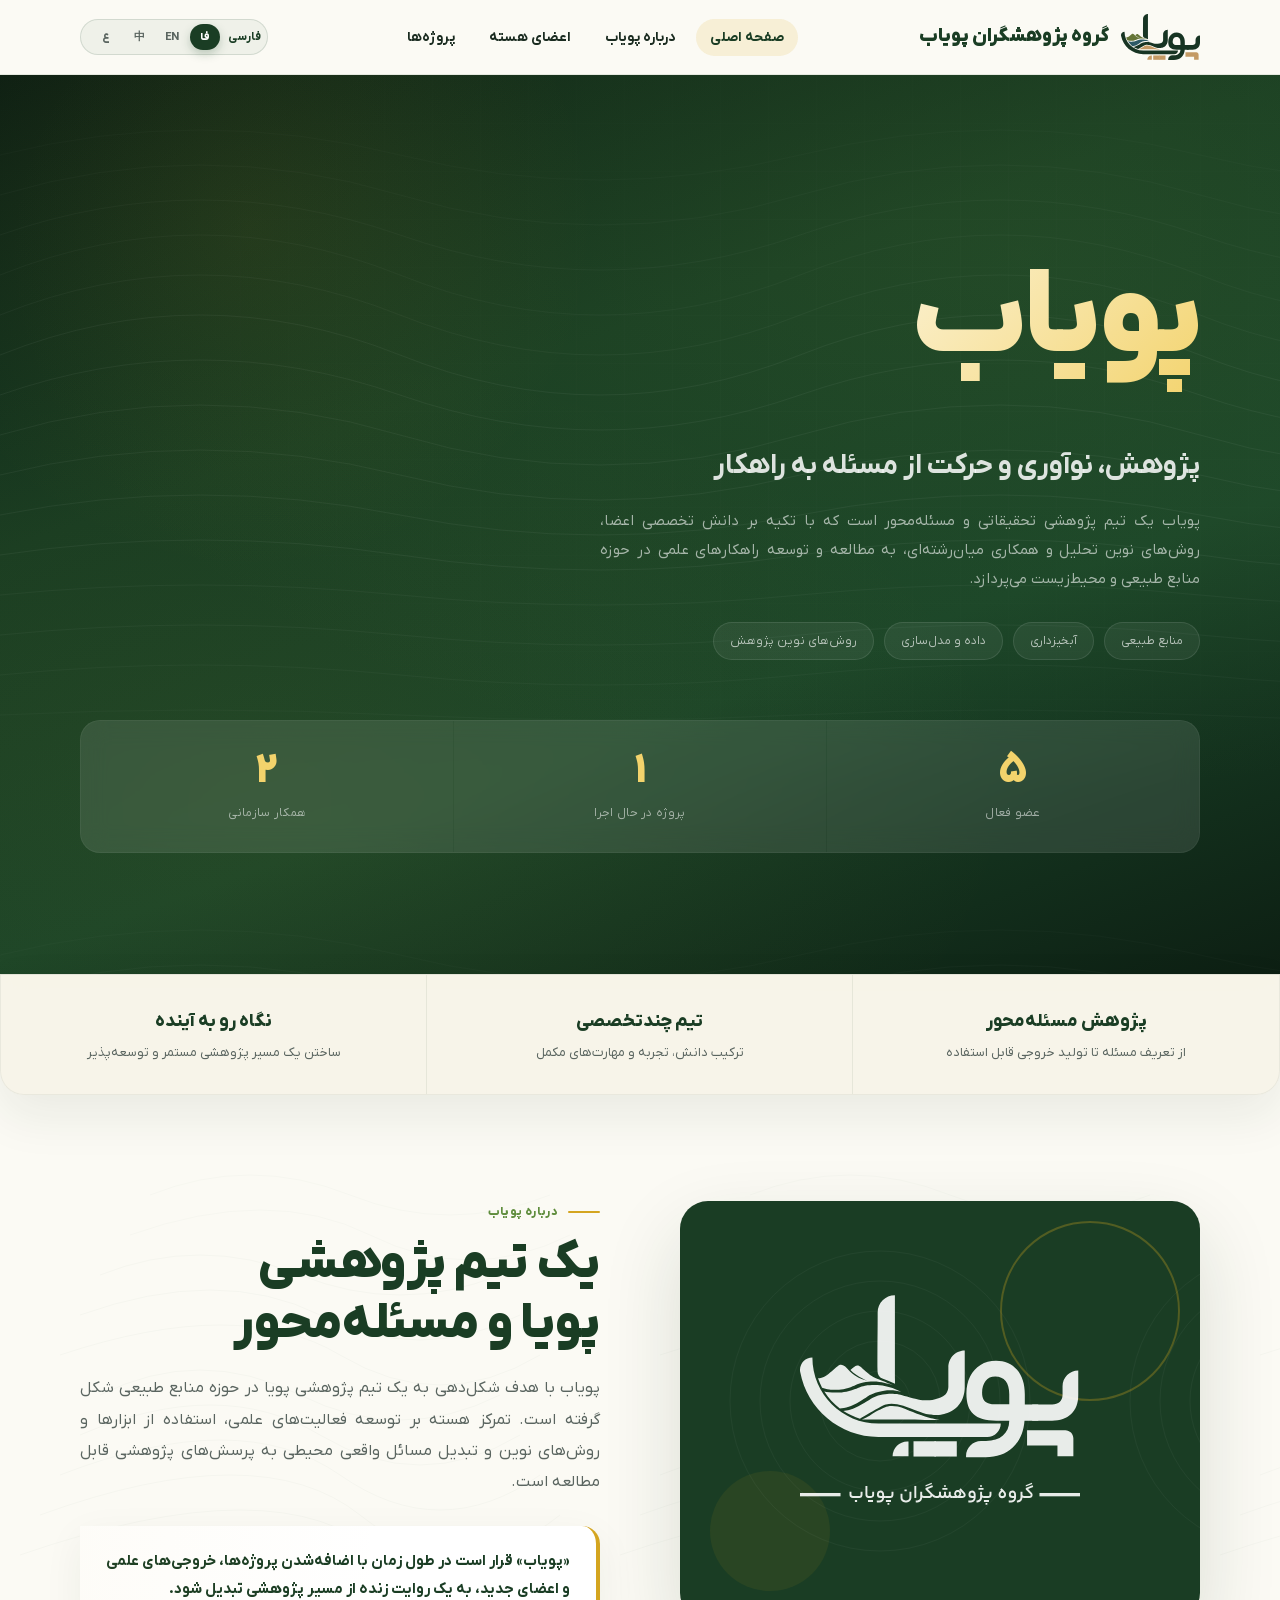
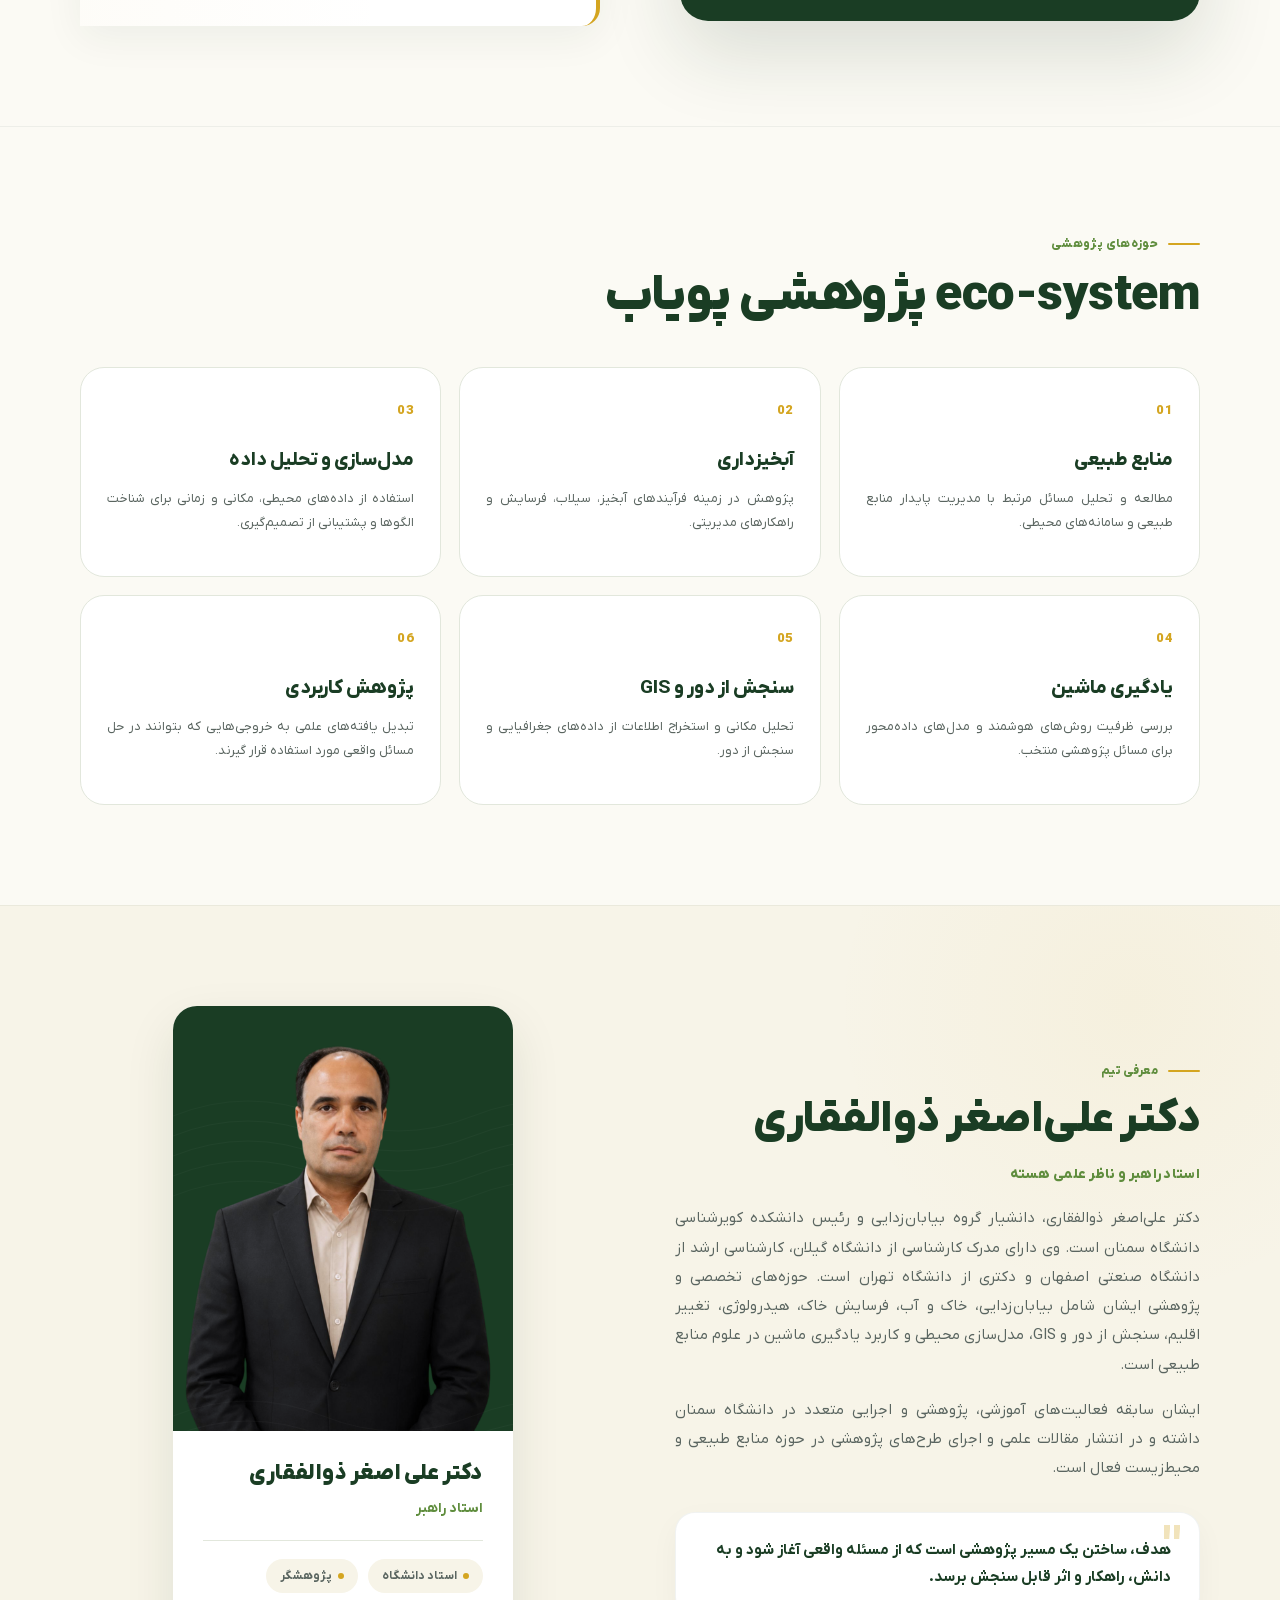
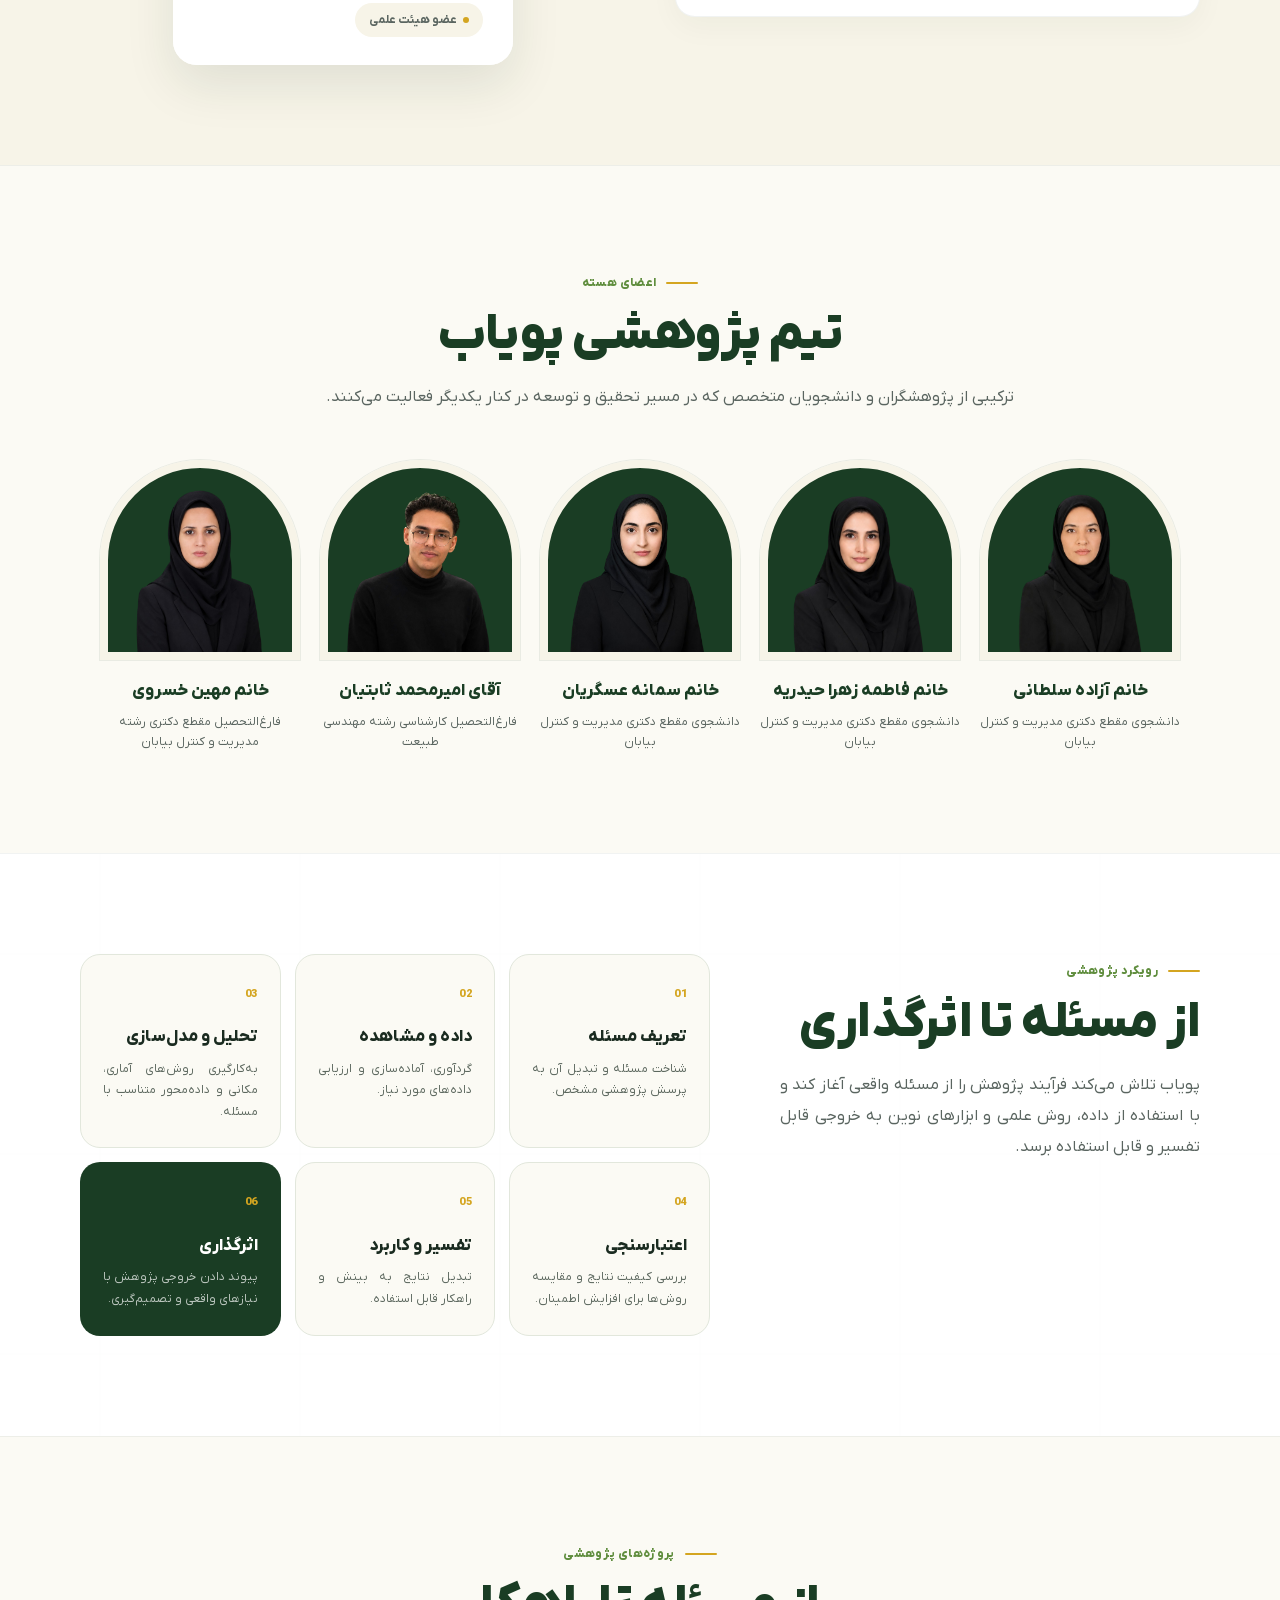
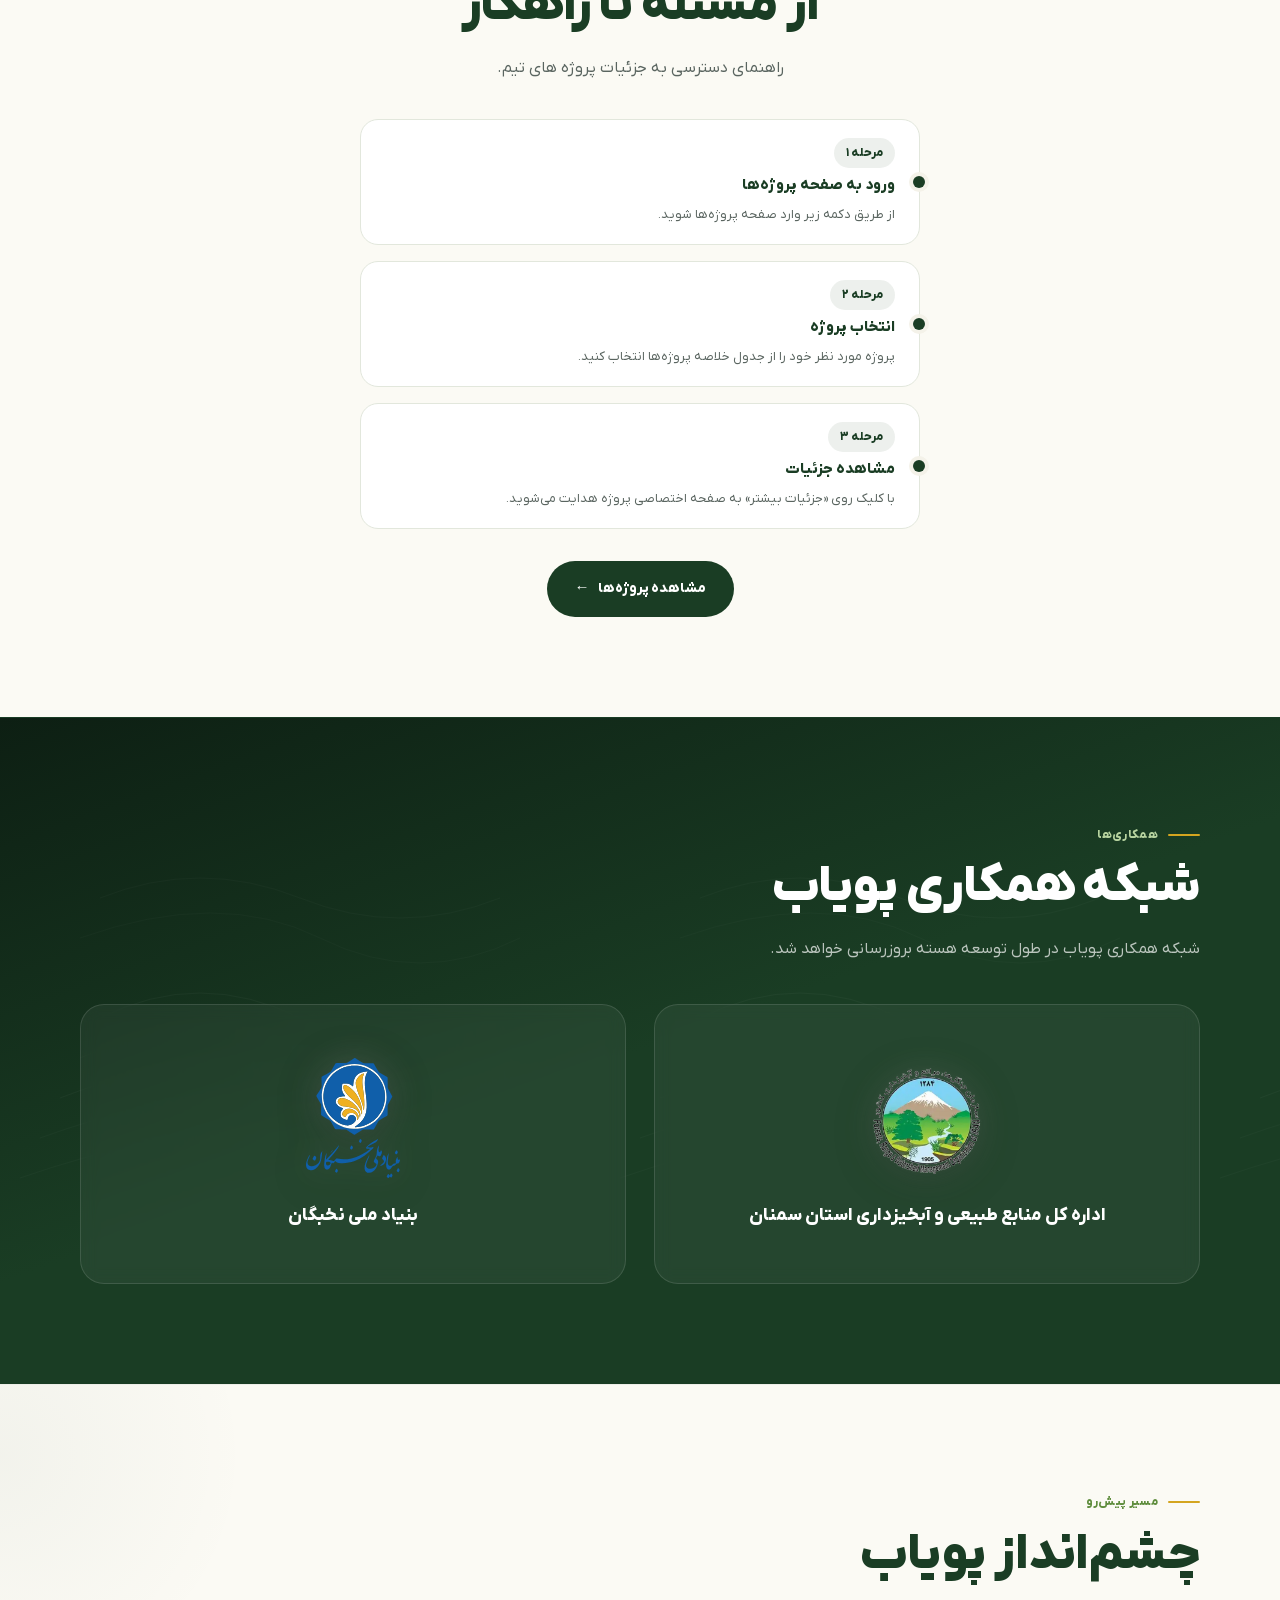
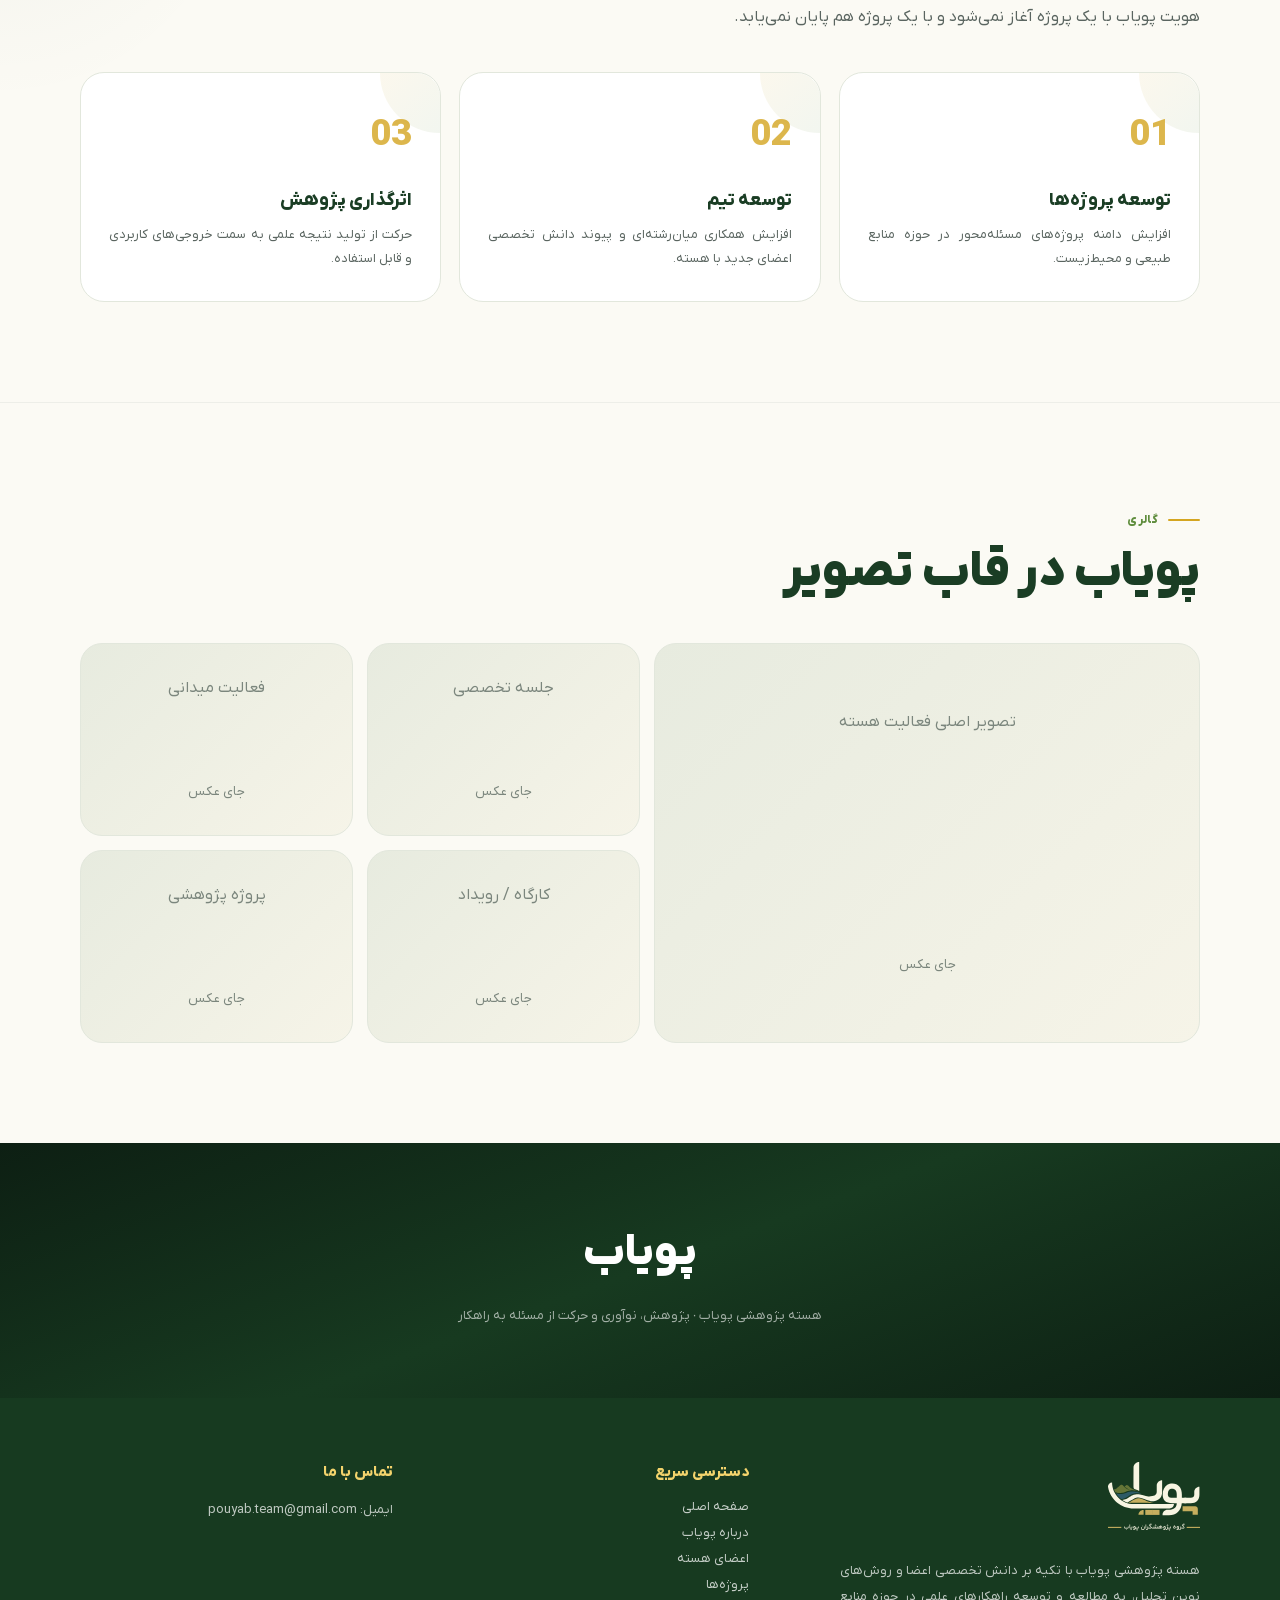
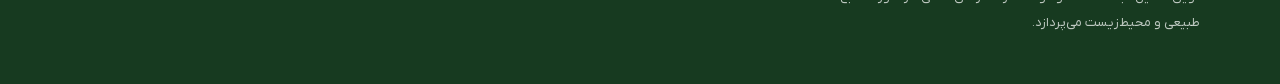
==== commit 0006f9ea: "Redesign responsive header: logo4 mark with brand text, switcher moved into mobile menu" ====
--- a/index.html
+++ b/index.html
@@ -1630,7 +1630,8 @@
 <header class="pouyab-header" id="top">
   <div class="pouyab-header-inner">
     <a href="index.html" class="pouyab-brand">
-      <img src="assets/images/logo3.svg" alt="پویاب" data-i18n-alt="hero.brand">
+      <img src="assets/images/logo4.svg" alt="پویاب" data-i18n-alt="hero.brand">
+      <span class="pouyab-brand-text"><strong data-i18n="brand.title">گروه پژوهشگران پویاب</strong></span>
     </a>
 
     <nav class="pouyab-nav" id="pouyabNav">
@@ -1638,6 +1639,16 @@
       <a href="#about" data-i18n="nav.about">درباره پویاب</a>
       <a href="#team" data-i18n="nav.team">اعضای هسته</a>
       <a href="#projects-intro" data-i18n="nav.projects">پروژه‌ها</a>
+
+      <div class="pouyab-lang pouyab-lang-nav" role="group" aria-label="زبان سایت" data-i18n-aria="lang.aria">
+        <span class="pouyab-lang-label" aria-hidden="true">فارسی</span>
+        <div class="pouyab-lang-options">
+          <button type="button" data-lang="fa" aria-label="فارسی">فا</button>
+          <button type="button" data-lang="en" aria-label="English">EN</button>
+          <button type="button" data-lang="zh" aria-label="中文">中</button>
+          <button type="button" data-lang="ar" aria-label="العربية">ع</button>
+        </div>
+      </div>
     </nav>
 
     <div class="pouyab-lang" id="pouyabLangSwitcher" role="group" aria-label="زبان سایت" data-i18n-aria="lang.aria">
--- a/assets/css/pouyab.css
+++ b/assets/css/pouyab.css
@@ -60,19 +60,24 @@
 }
 
 .pouyab-brand img{
-  height:48px;
+  height:46px;
   width:auto;
   display:block;
 }
 
 .pouyab-brand-text{
-  display:none;
+  display:flex;
+  flex-direction:column;
+  align-items:flex-start;
+  gap:1px;
 }
 
 .pouyab-brand-text strong{
-  font-size:20px;
+  font-size:19px;
   font-weight:900;
   color:var(--pouyab-green);
+  line-height:1.25;
+  white-space:nowrap;
 }
 
 .pouyab-brand-text small{
@@ -495,4 +500,62 @@
 html[dir="ltr"] .pd-back .pd-more-arrow,
 html[dir="ltr"] .pd-back:hover .pd-more-arrow{
   transform:scaleX(-1);
+}
+
+/* =========================================================
+   POUYAB — RESPONSIVE HEADER (logo4 + brand text)
+   ========================================================= */
+
+.pouyab-lang-nav{
+  display:none;
+}
+
+@media(max-width:900px){
+  .pouyab-header-inner{
+    min-height:68px;
+  }
+
+  .pouyab-brand img{
+    height:42px;
+  }
+
+  .pouyab-brand-text strong{
+    font-size:17px;
+  }
+}
+
+@media(max-width:600px){
+  .pouyab-header-inner{
+    min-height:62px;
+    gap:10px;
+  }
+
+  .pouyab-brand{
+    gap:9px;
+  }
+
+  .pouyab-brand img{
+    height:36px;
+  }
+
+  .pouyab-brand-text strong{
+    font-size:15px;
+  }
+
+  .pouyab-header-inner > .pouyab-lang{
+    display:none;
+  }
+
+  .pouyab-nav .pouyab-lang-nav{
+    display:flex;
+    justify-content:center;
+    margin-top:10px;
+    margin-inline-start:0;
+    padding-top:10px;
+    border-top:1px solid rgba(33,76,43,.08);
+  }
+
+  .pouyab-nav .pouyab-lang-nav .pouyab-lang-label{
+    display:inline-flex;
+  }
 }
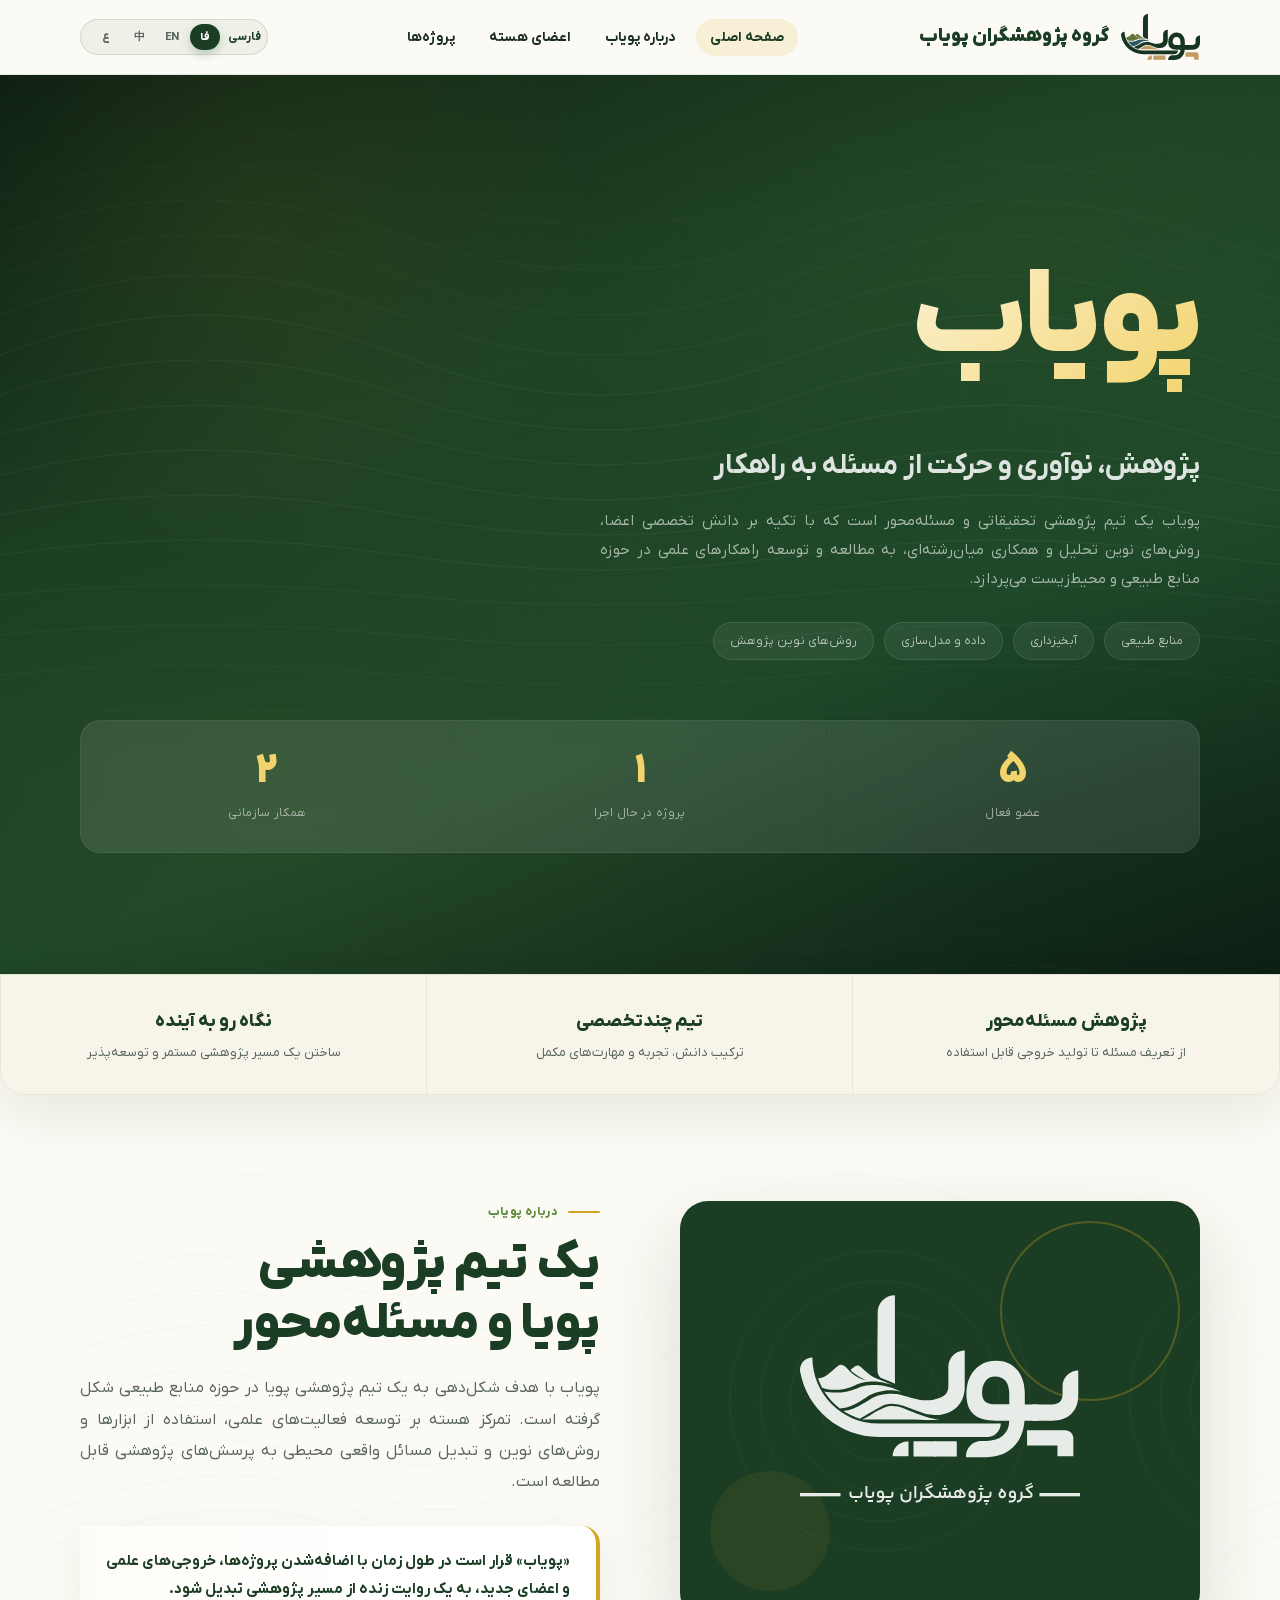
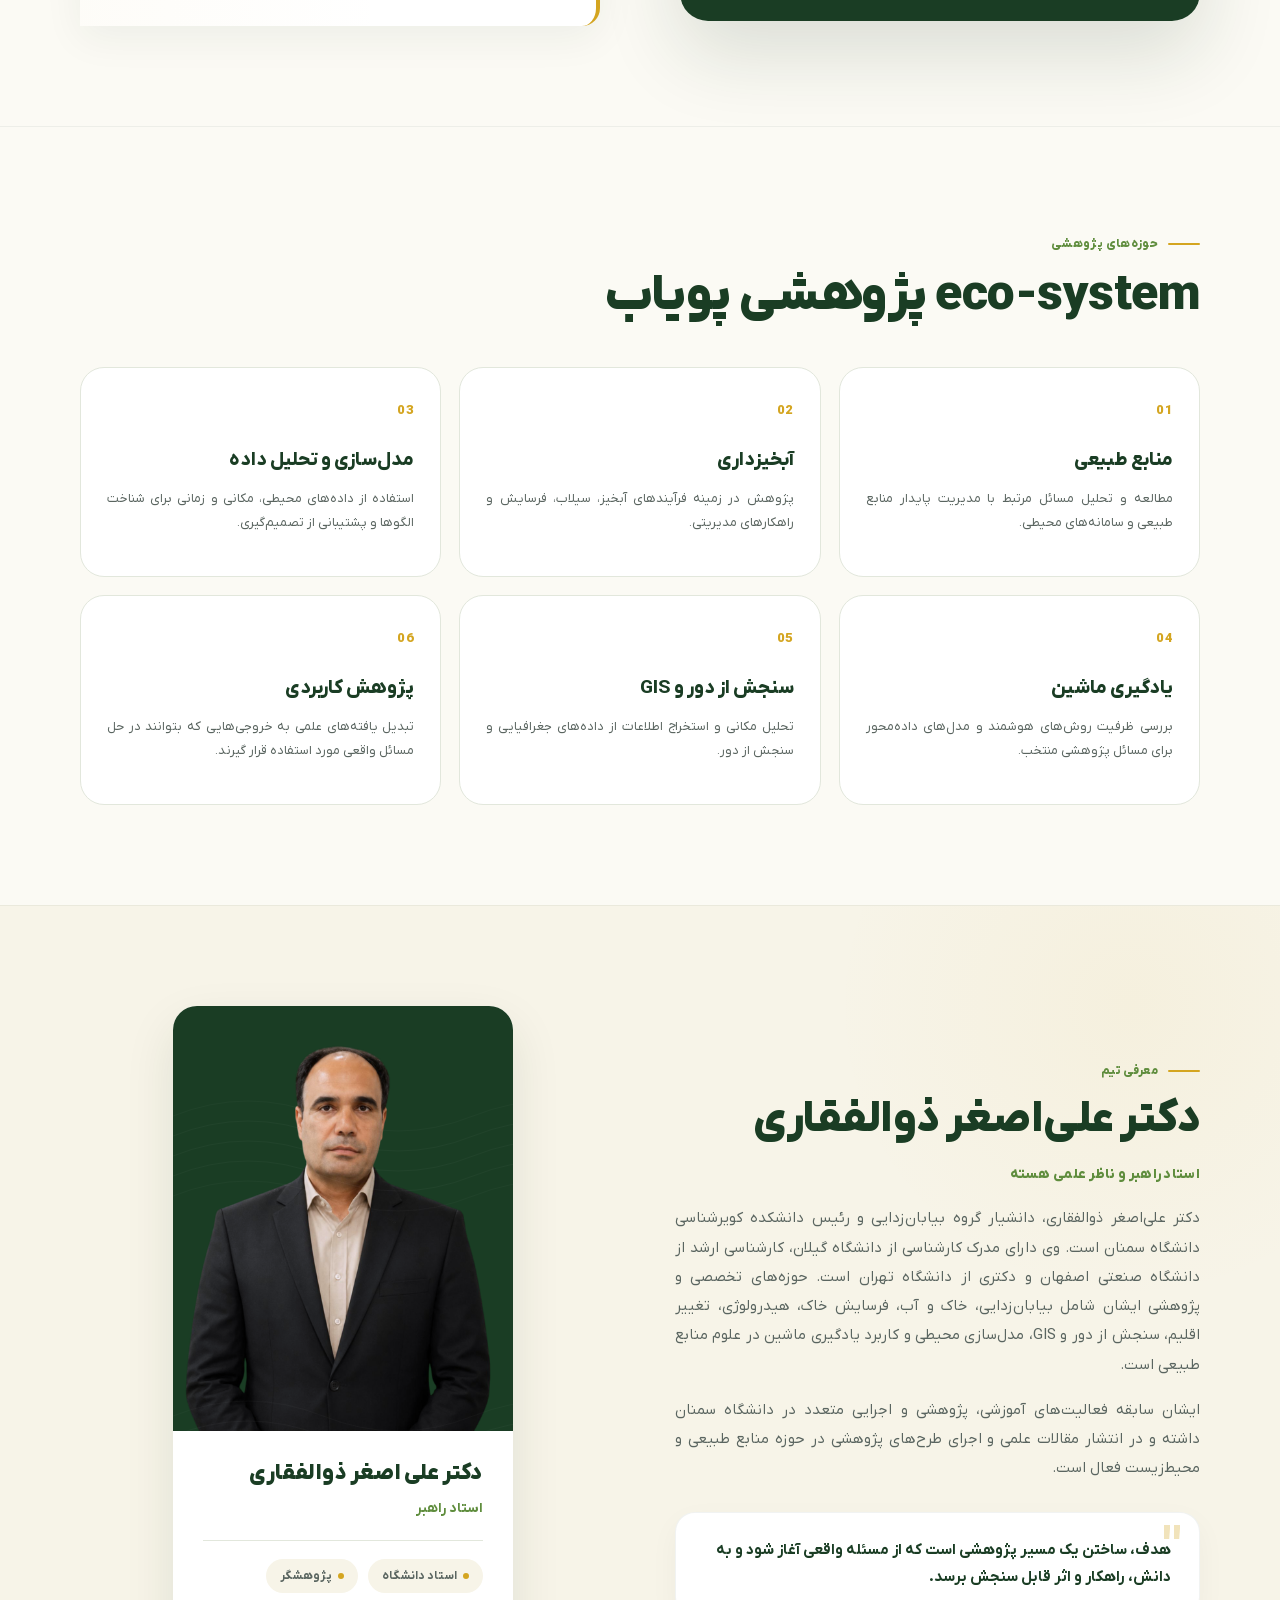
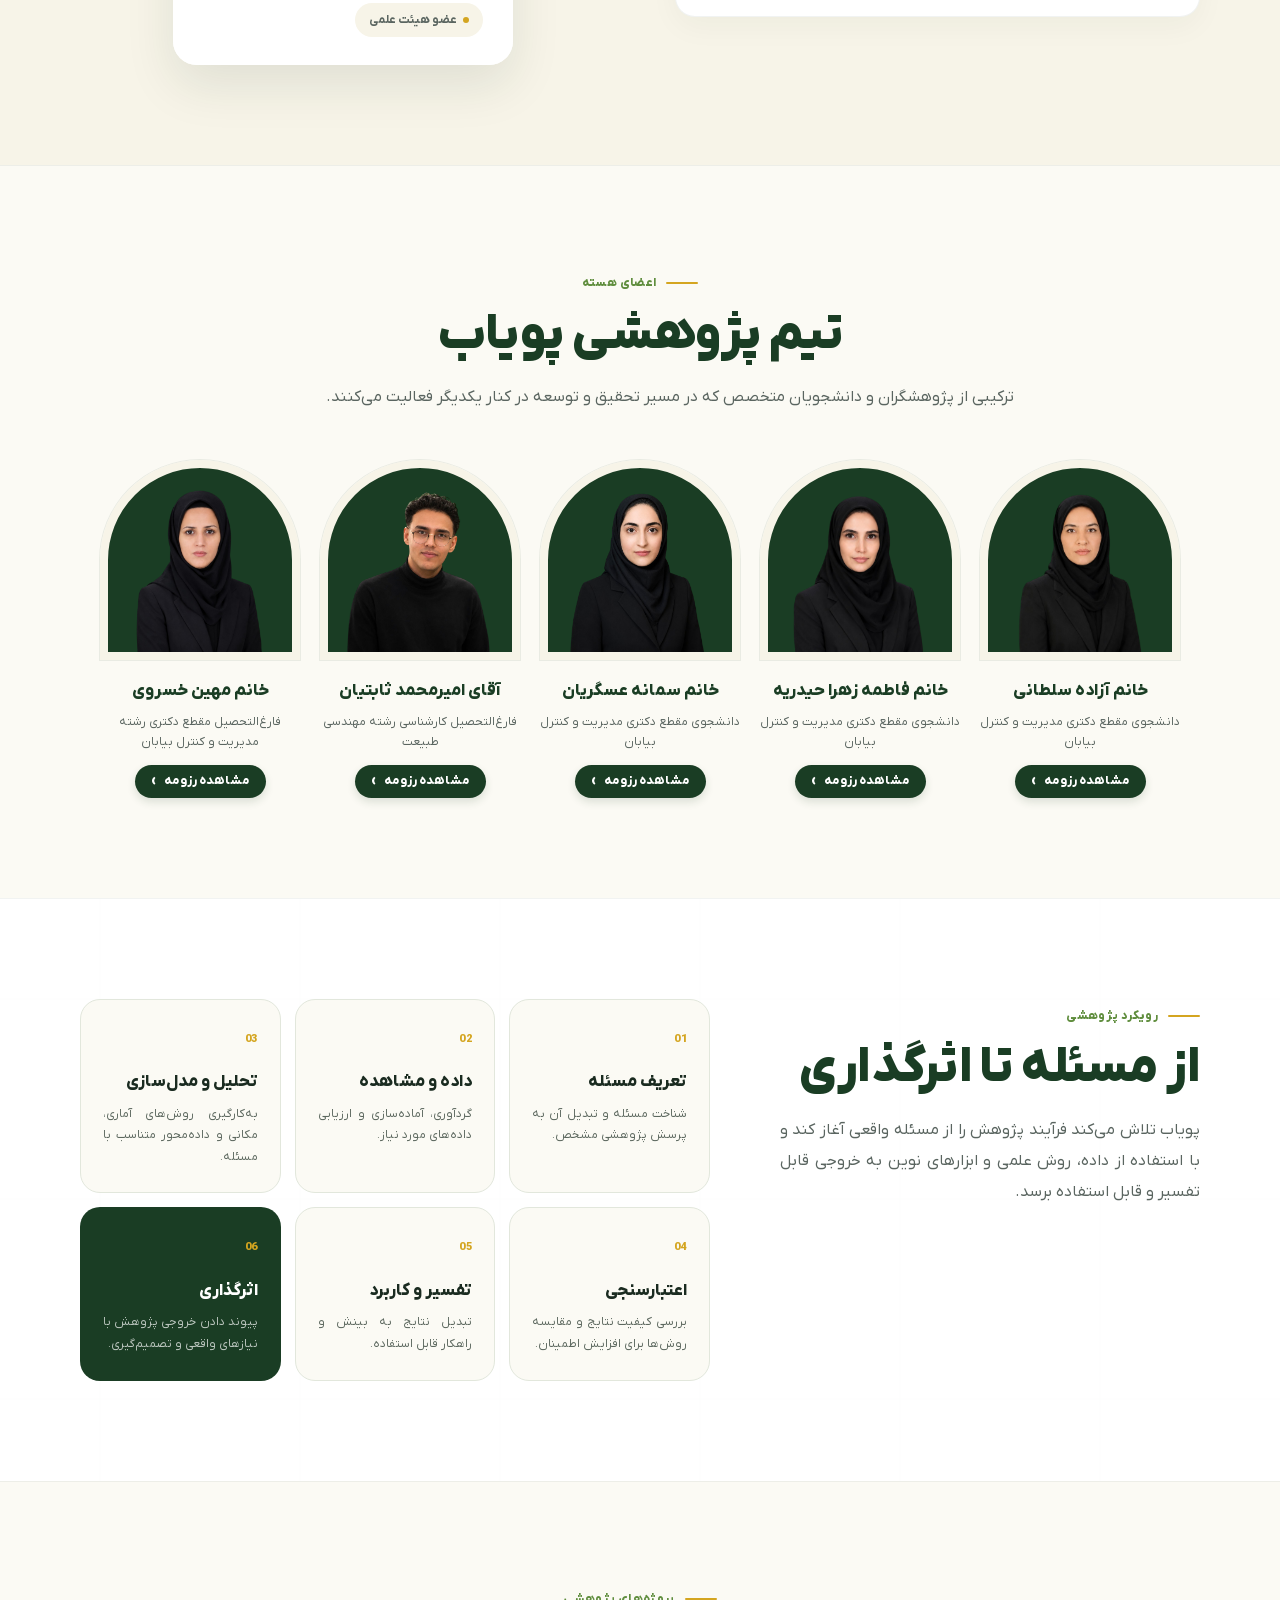
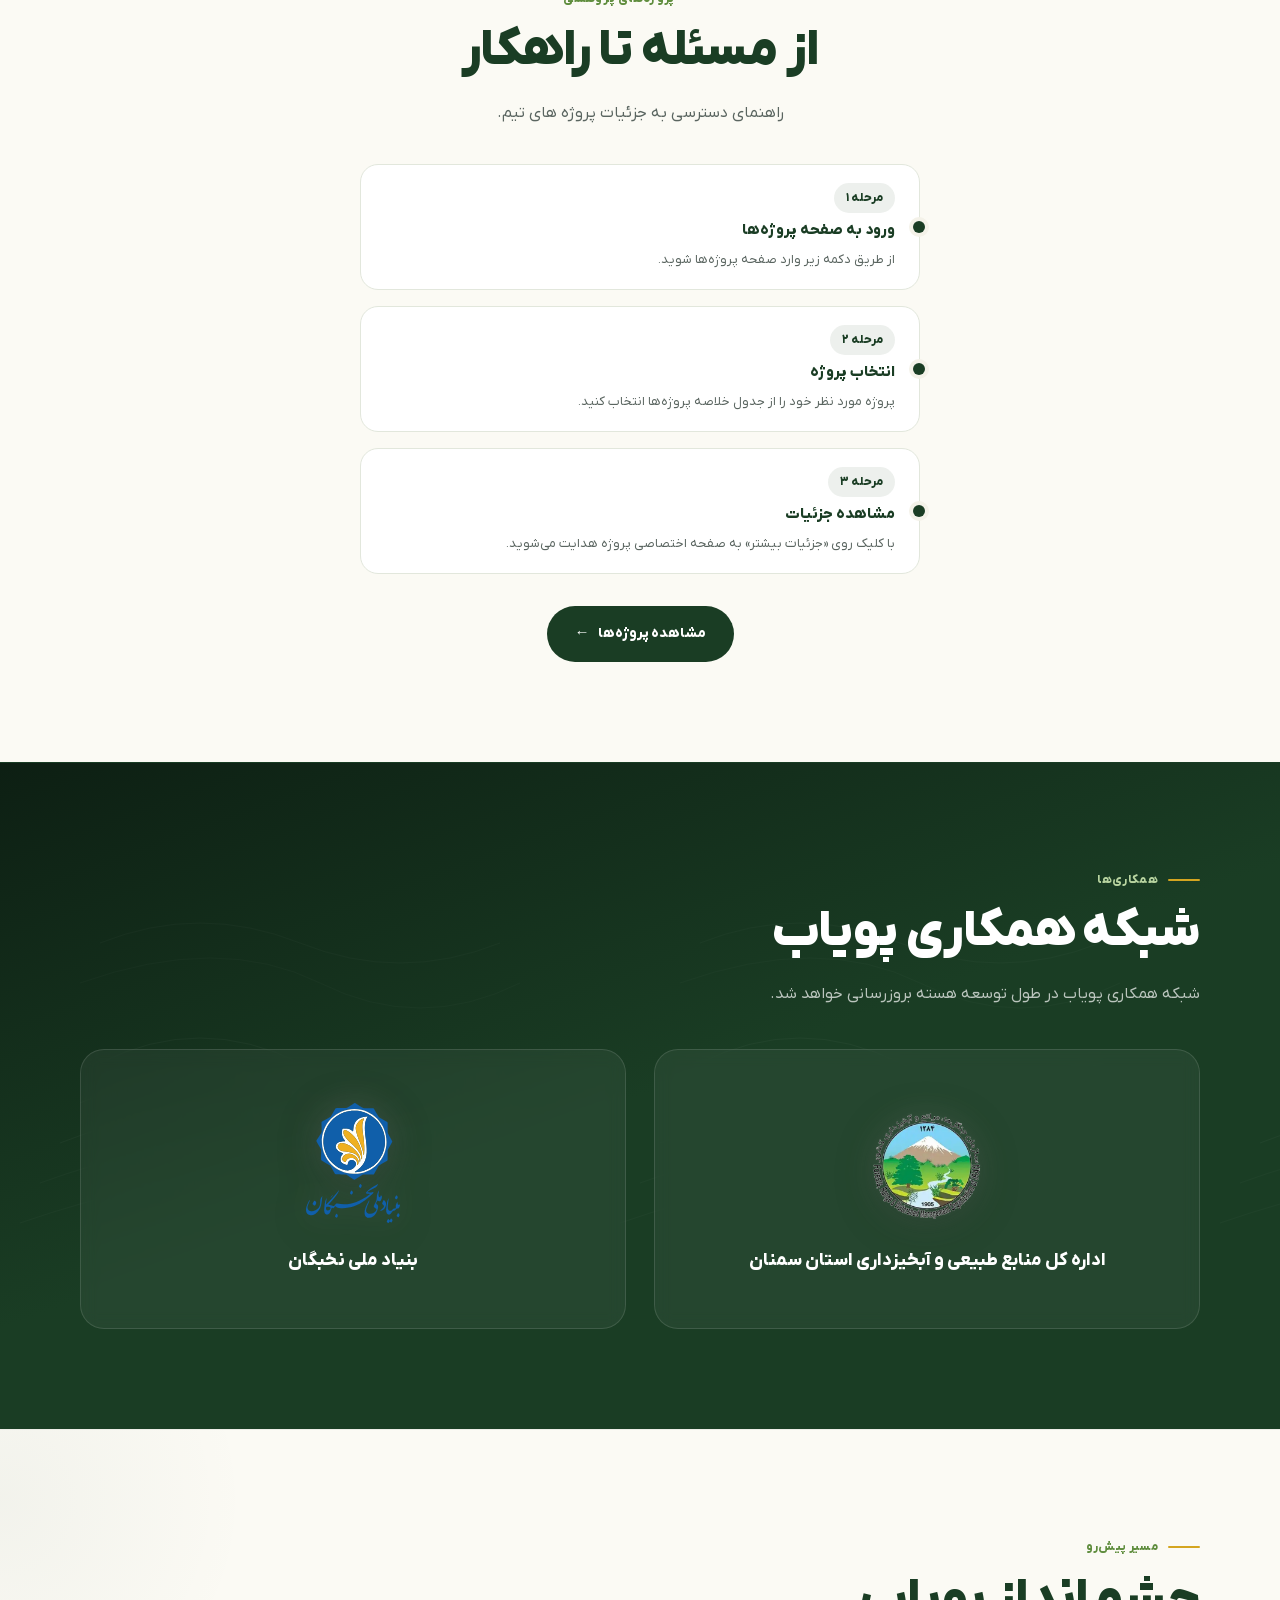
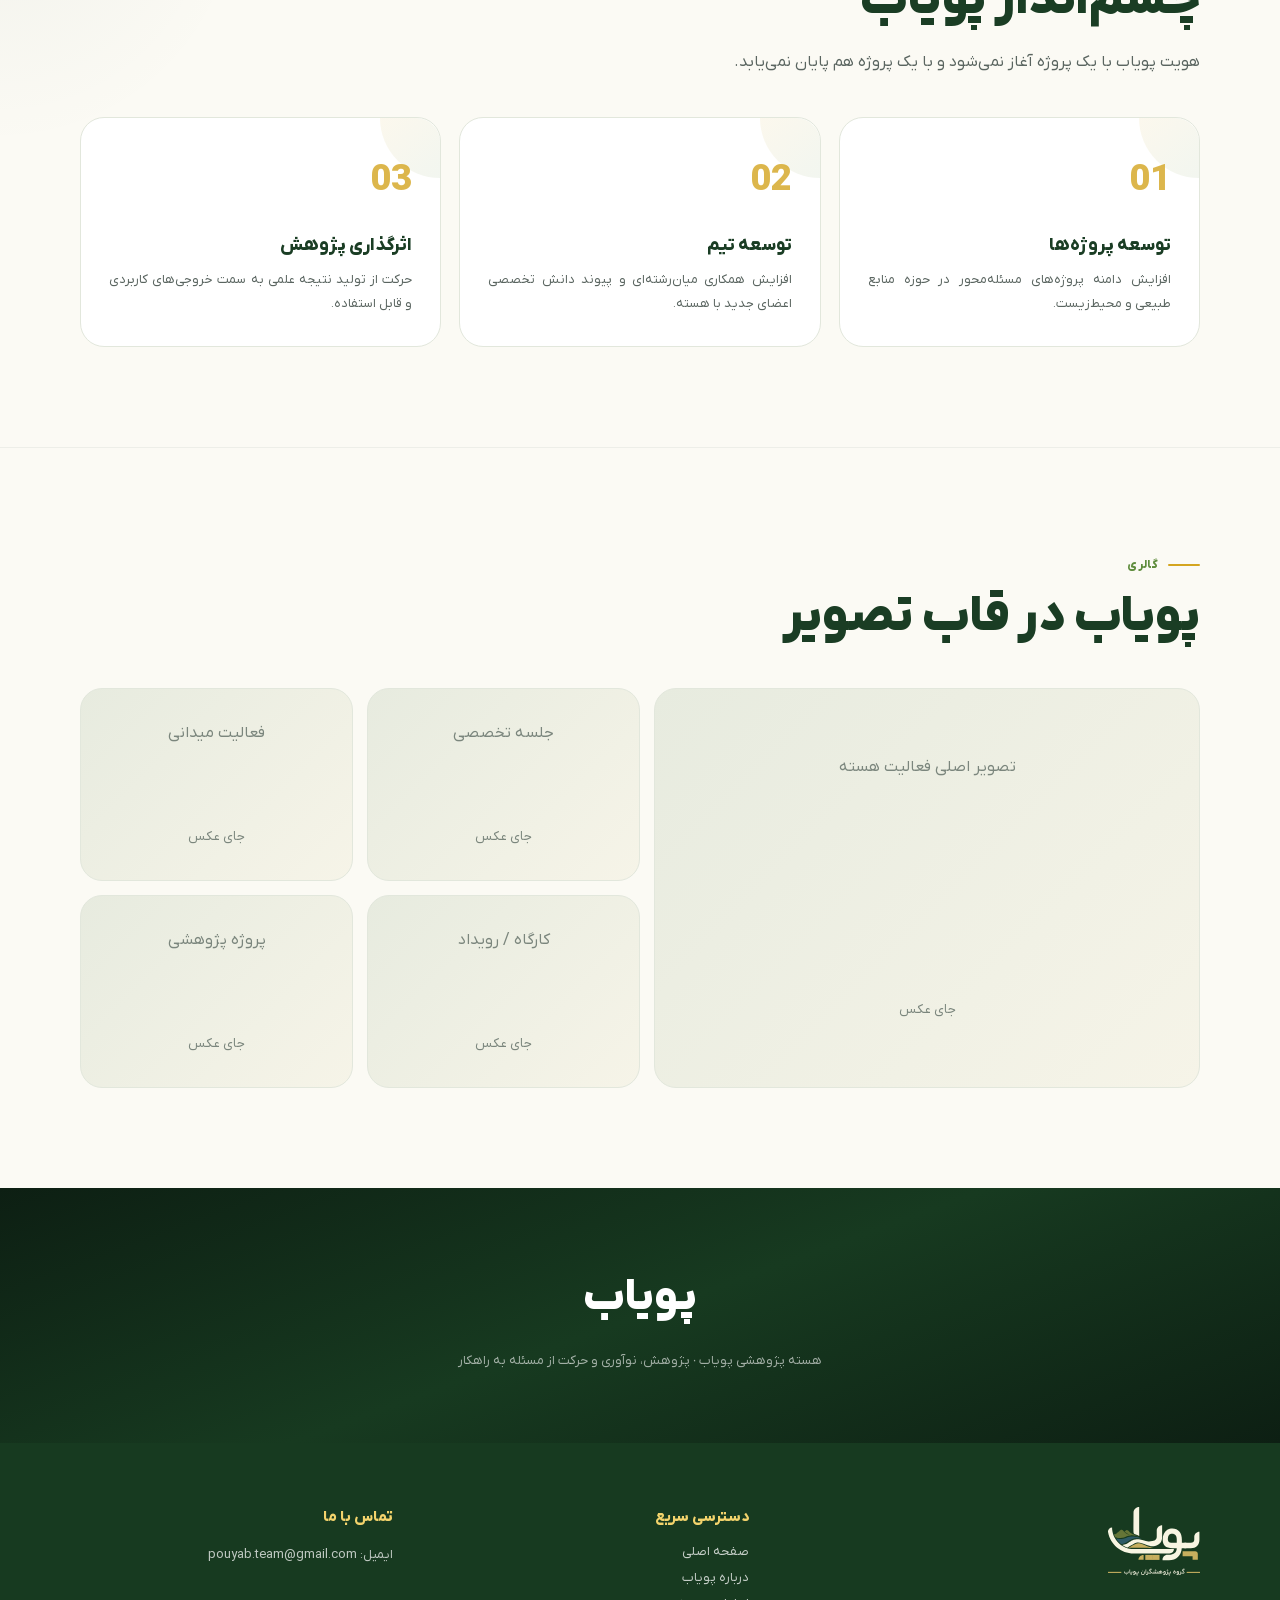
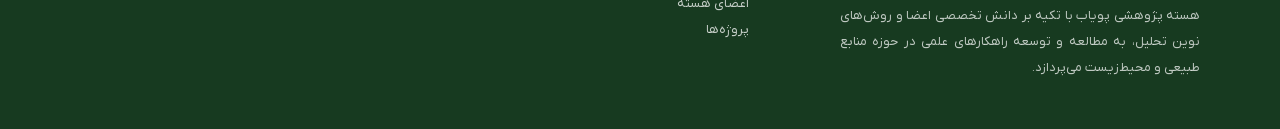
==== commit 8a93a820: "Add per-member resume pages (fa/en/zh/ar) and polish homepage - resume.html + resume.css/resume.js/r" ====
--- a/index.html
+++ b/index.html
@@ -887,6 +887,17 @@
   flex:0 0 200px;
   text-align:center;
   position:relative;
+  display:flex;
+  flex-direction:column;
+  align-items:center;
+}
+
+.pouyab-member > p{
+  padding-bottom:12px;
+}
+
+.pouyab-member > .pouyab-rv-btn{
+  margin-top:auto;
 }
 
 .pouyab-member-photo{
@@ -1638,7 +1649,7 @@
       <a href="#home" class="is-current" data-i18n="nav.home">صفحه اصلی</a>
       <a href="#about" data-i18n="nav.about">درباره پویاب</a>
       <a href="#team" data-i18n="nav.team">اعضای هسته</a>
-      <a href="#projects-intro" data-i18n="nav.projects">پروژه‌ها</a>
+      <a href="pouyab_projects.html" data-i18n="nav.projects">پروژه‌ها</a>
 
       <div class="pouyab-lang pouyab-lang-nav" role="group" aria-label="زبان سایت" data-i18n-aria="lang.aria">
         <span class="pouyab-lang-label" aria-hidden="true">فارسی</span>
@@ -1879,6 +1890,7 @@
             </div>
             <h3 data-i18n="member1.name">خانم آزاده سلطانی</h3>
             <p data-i18n="member1.role">دانشجوی مقطع دکتری مدیریت و کنترل بیابان</p>
+            <a class="pouyab-rv-btn pouyab-rv-btn-small" href="resume.html?id=member1" data-i18n="resume.view">مشاهده رزومه</a>
           </article>
 
         <article class="pouyab-member sr sr-delay-2">
@@ -1887,6 +1899,7 @@
             </div>
             <h3 data-i18n="member2.name">خانم فاطمه زهرا حیدریه</h3>
             <p data-i18n="member2.role">دانشجوی مقطع دکتری مدیریت و کنترل بیابان</p>
+            <a class="pouyab-rv-btn pouyab-rv-btn-small" href="resume.html?id=member2" data-i18n="resume.view">مشاهده رزومه</a>
           </article>
 
         <article class="pouyab-member sr sr-delay-3">
@@ -1895,6 +1908,7 @@
             </div>
             <h3 data-i18n="member3.name">خانم سمانه عسگریان</h3>
             <p data-i18n="member3.role">دانشجوی مقطع دکتری مدیریت و کنترل بیابان</p>
+            <a class="pouyab-rv-btn pouyab-rv-btn-small" href="resume.html?id=member3" data-i18n="resume.view">مشاهده رزومه</a>
           </article>
 
         <article class="pouyab-member sr sr-delay-4">
@@ -1903,6 +1917,7 @@
             </div>
             <h3 data-i18n="member4.name">آقای امیرمحمد ثابتیان</h3>
             <p data-i18n="member4.role">فارغ التحصیل کارشناسی رشته مهندسی طبیعت</p>
+            <a class="pouyab-rv-btn pouyab-rv-btn-small" href="resume.html?id=member4" data-i18n="resume.view">مشاهده رزومه</a>
           </article>
 
         <article class="pouyab-member sr sr-delay-5">
@@ -1911,6 +1926,7 @@
             </div>
             <h3 data-i18n="member5.name">خانم مهین خسروی</h3>
             <p data-i18n="member5.role">فارغ التحصیل مقطع دکتری رشته مدیریت و کنترل بیابان</p>
+            <a class="pouyab-rv-btn pouyab-rv-btn-small" href="resume.html?id=member5" data-i18n="resume.view">مشاهده رزومه</a>
           </article>
 
       </div>
--- a/assets/css/pouyab.css
+++ b/assets/css/pouyab.css
@@ -558,4 +558,61 @@
   .pouyab-nav .pouyab-lang-nav .pouyab-lang-label{
     display:inline-flex;
   }
+}
+
+/* ---------- RESUME BUTTON ---------- */
+.pouyab-rv-btn{
+  position:relative;
+  display:inline-flex;
+  align-items:center;
+  justify-content:center;
+  gap:8px;
+  margin-top:18px;
+  padding:12px 22px;
+  border-radius:999px;
+  background:var(--pouyab-green);
+  color:var(--pouyab-white);
+  font-size:14px;
+  font-weight:800;
+  line-height:1;
+  text-decoration:none;
+  border:0;
+  cursor:pointer;
+  box-shadow:0 4px 12px rgba(26,61,36,.18);
+  transition:transform .25s ease,box-shadow .25s ease,background-color .25s ease;
+}
+.pouyab-rv-btn::after{
+  content:"›";
+  font-size:18px;
+  line-height:1;
+  transform:translateY(-1px);
+  transition:transform .3s;
+}
+html[dir="ltr"] .pouyab-rv-btn::after{
+  transform:rotate(180deg) translateY(-1px);
+}
+.pouyab-rv-btn:hover{
+  background:var(--pouyab-green-2);
+  transform:translateY(-2px);
+  box-shadow:0 8px 20px rgba(26,61,36,.22);
+}
+.pouyab-rv-btn:hover::after{
+  transform:translateX(-4px);
+}
+html[dir="ltr"] .pouyab-rv-btn:hover::after{
+  transform:rotate(180deg) translateX(4px);
+}
+.pouyab-rv-btn:focus-visible{
+  outline:3px solid var(--pouyab-gold);
+  outline-offset:3px;
+}
+
+.pouyab-rv-btn-small{
+  margin-top:12px;
+  padding:9px 16px;
+  font-size:12.5px;
+  box-shadow:0 4px 8px rgba(26,61,36,.14);
+}
+.pouyab-rv-btn-small::after{
+  font-size:15px;
 }
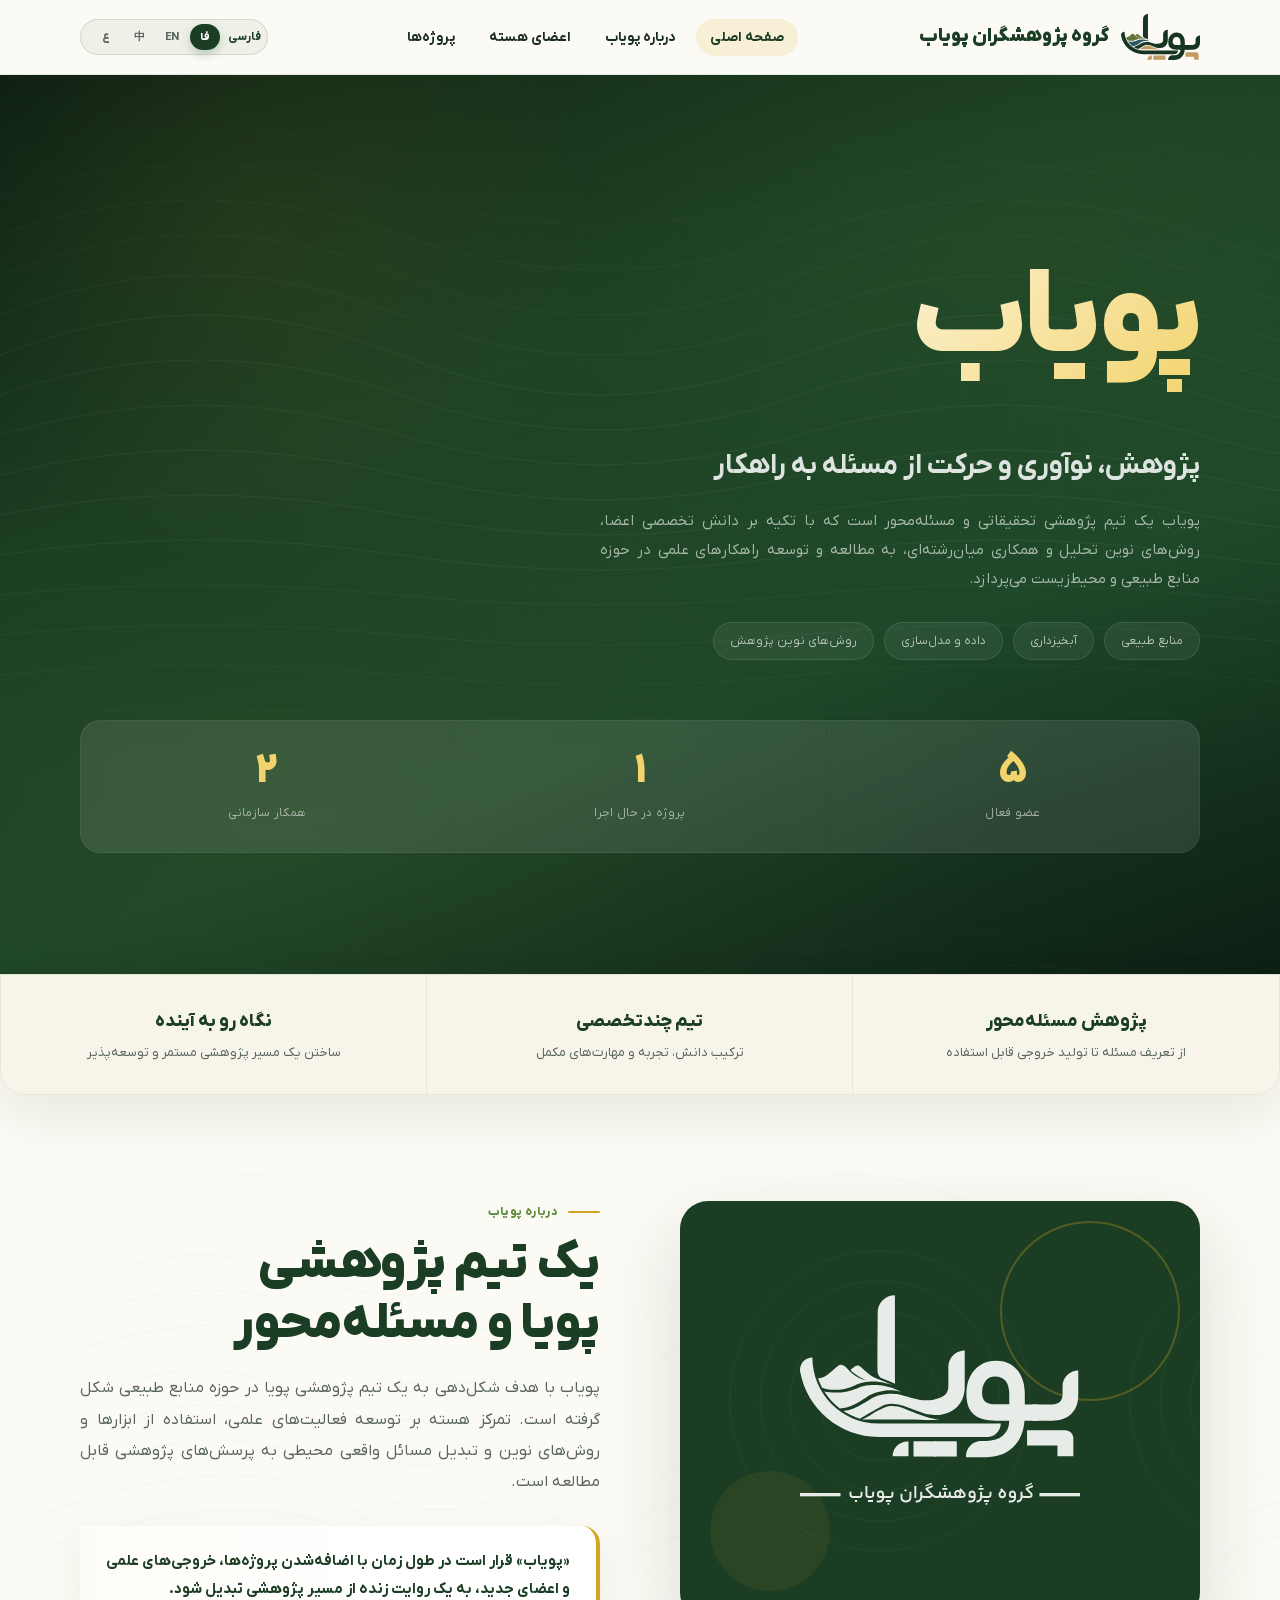
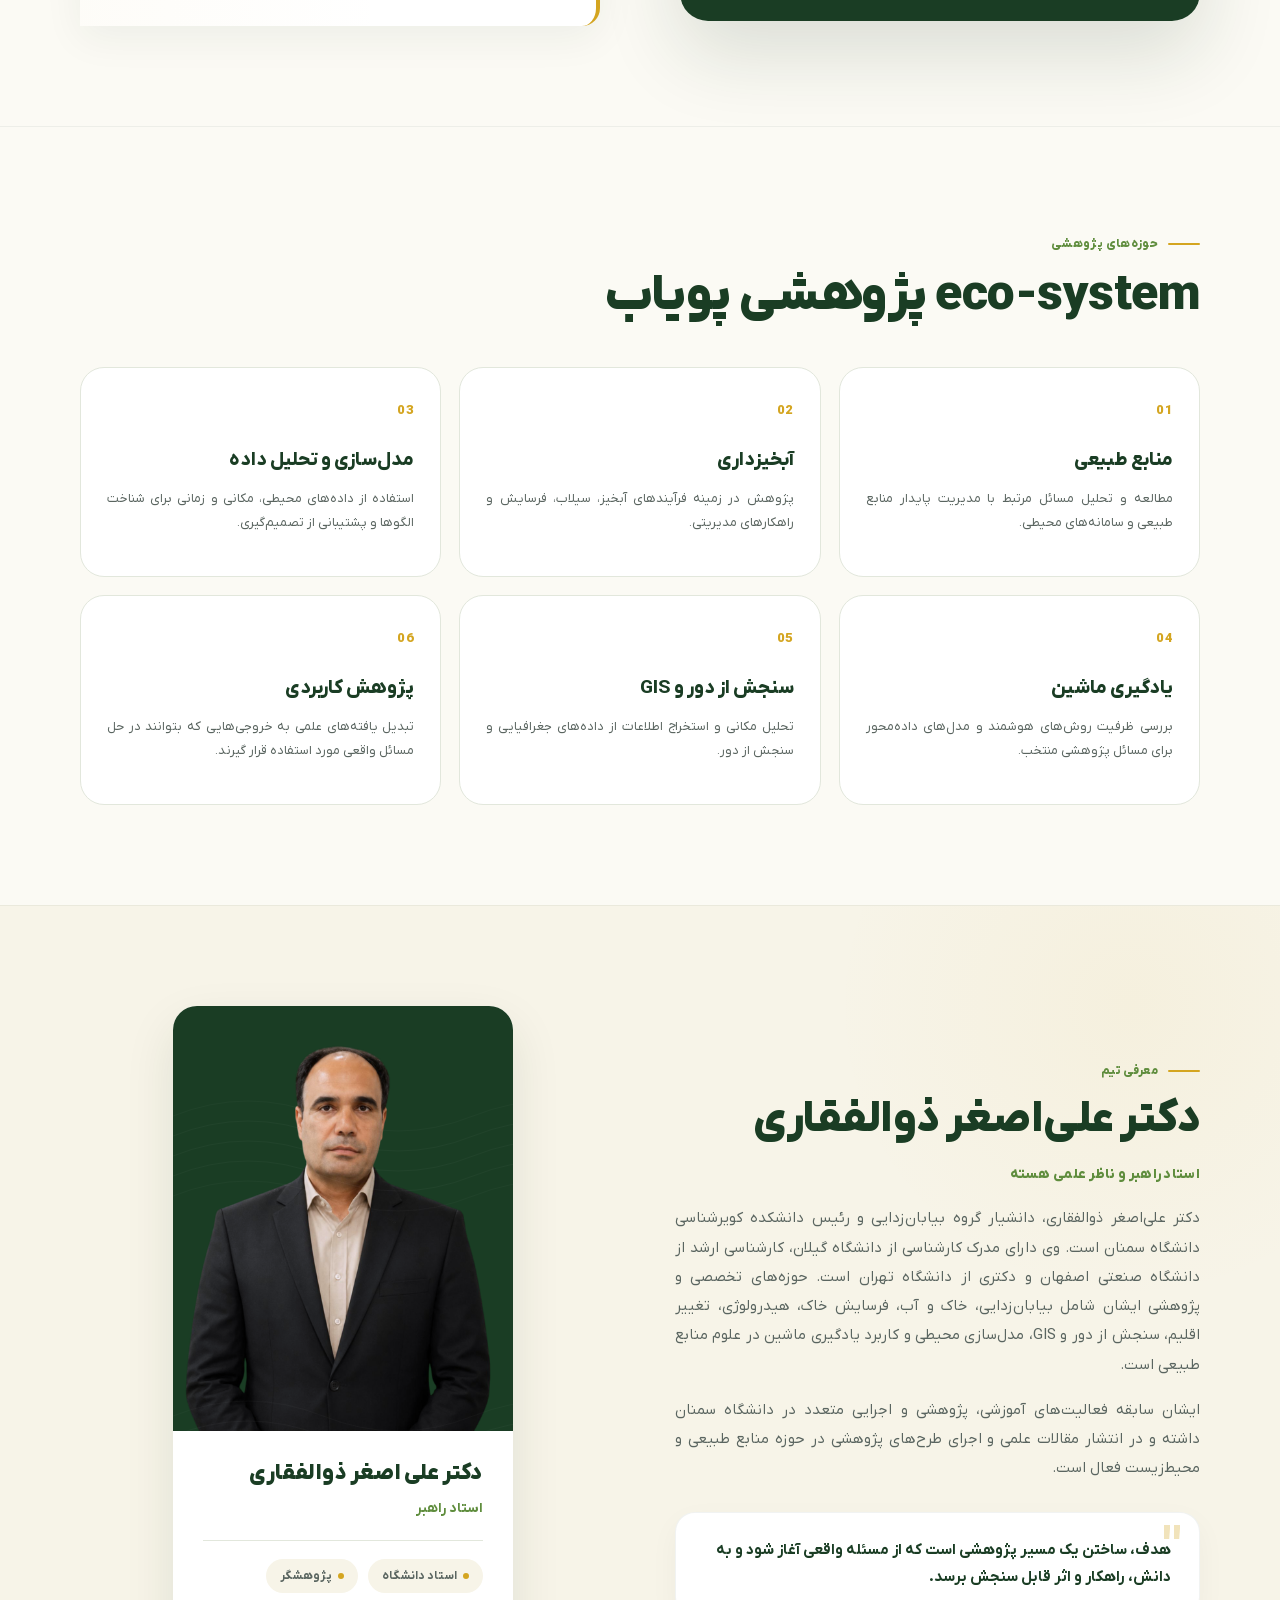
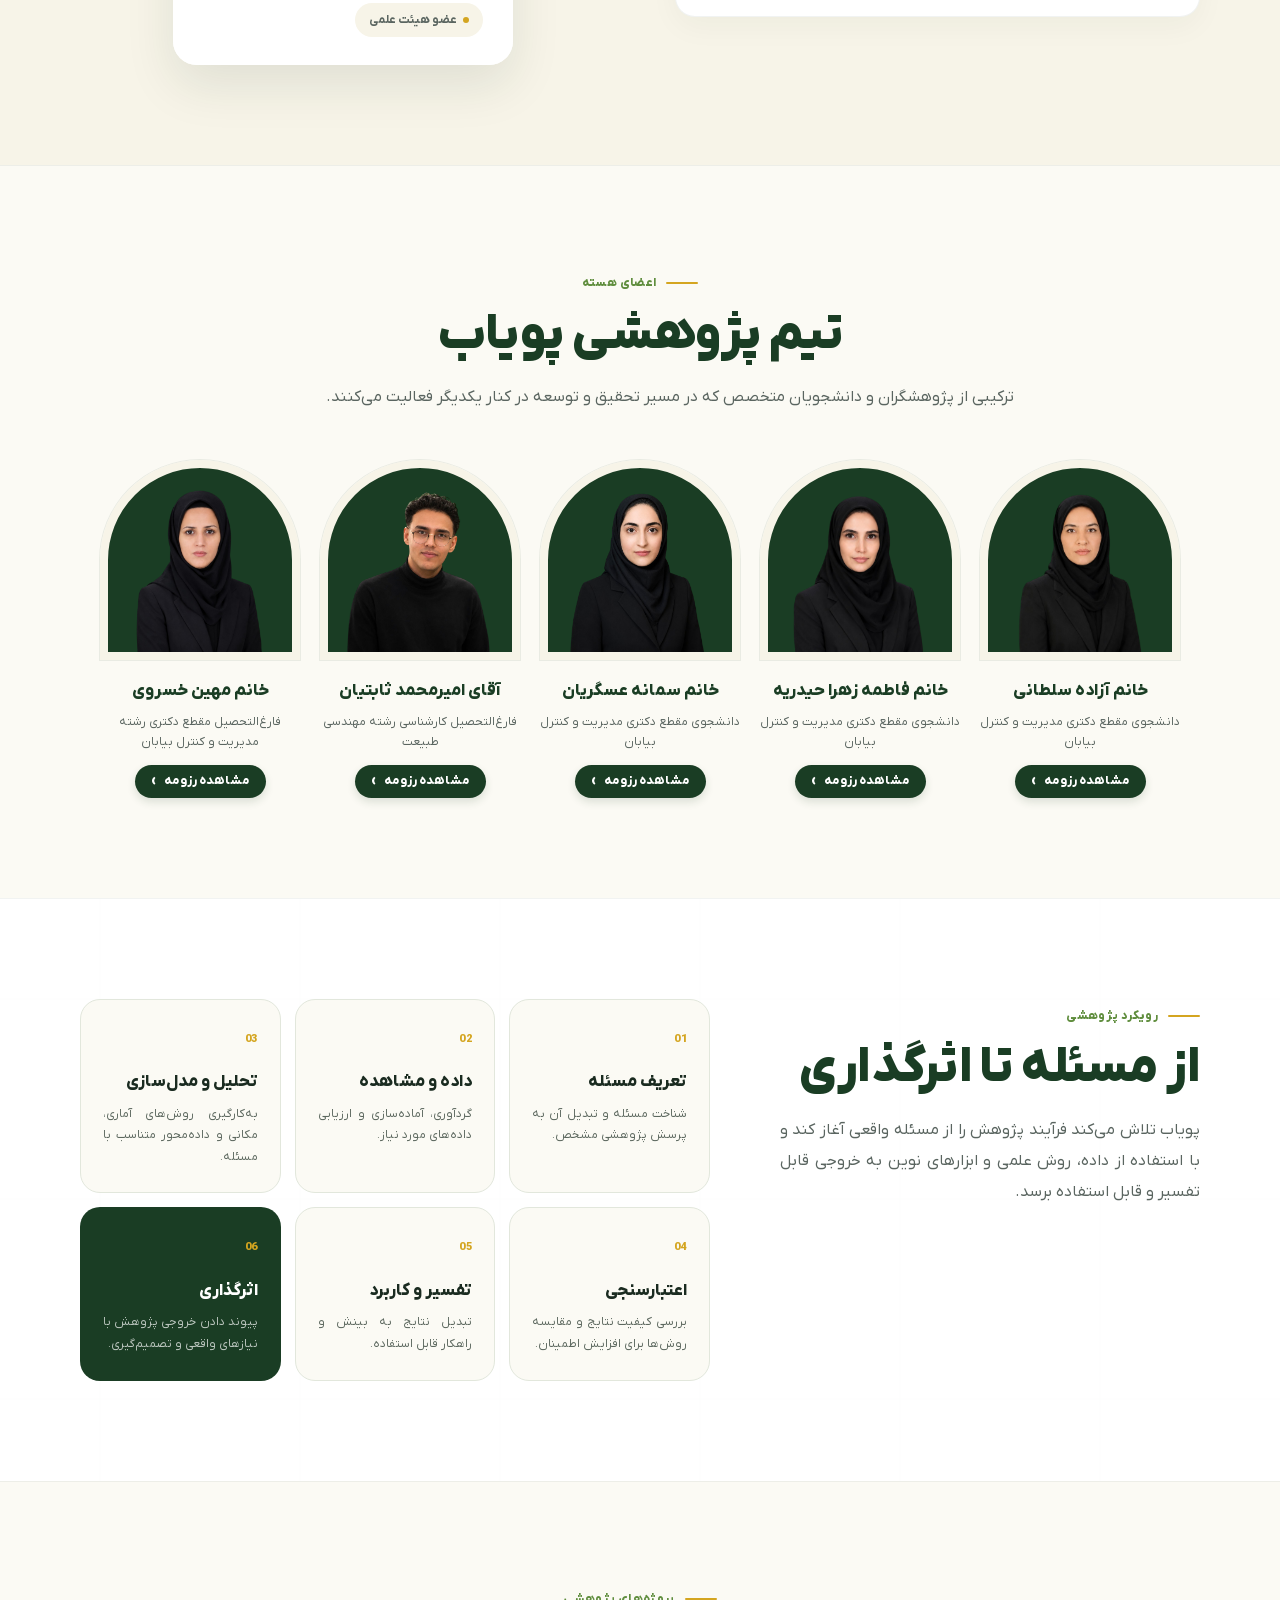
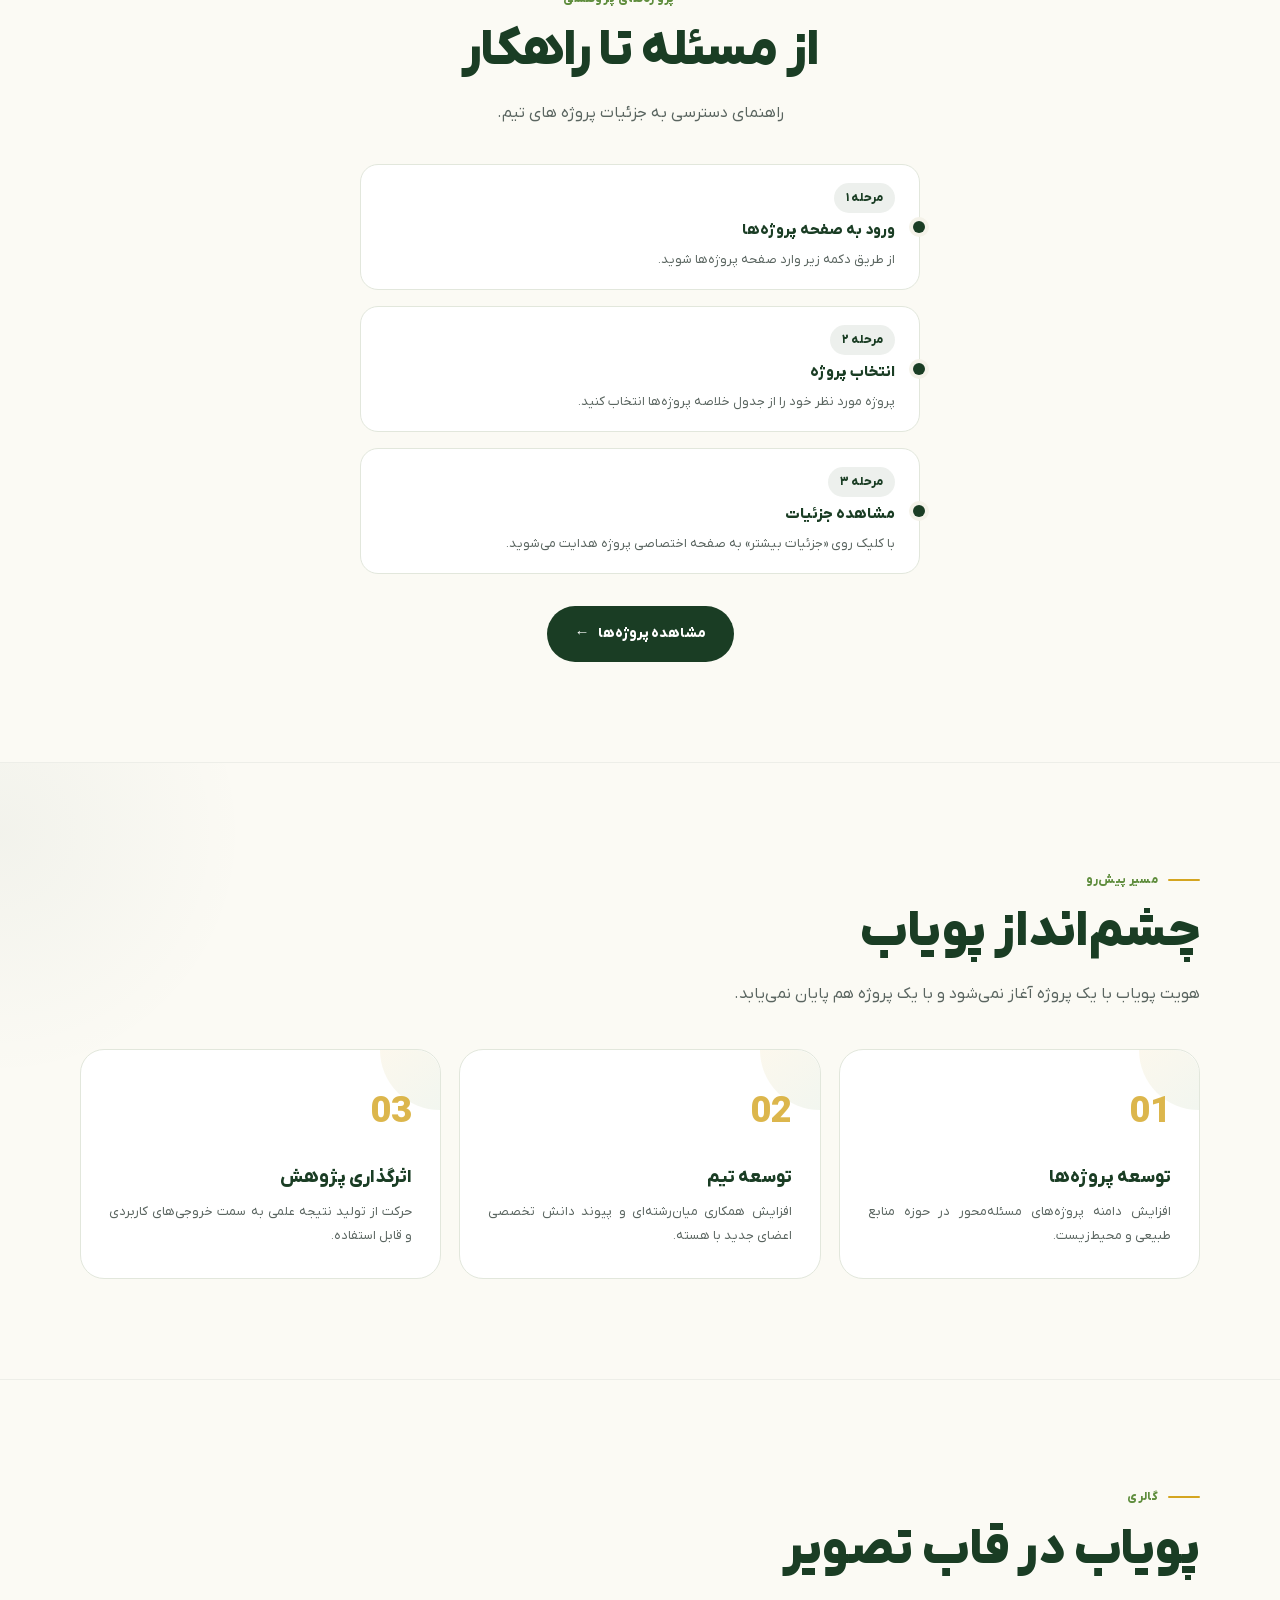
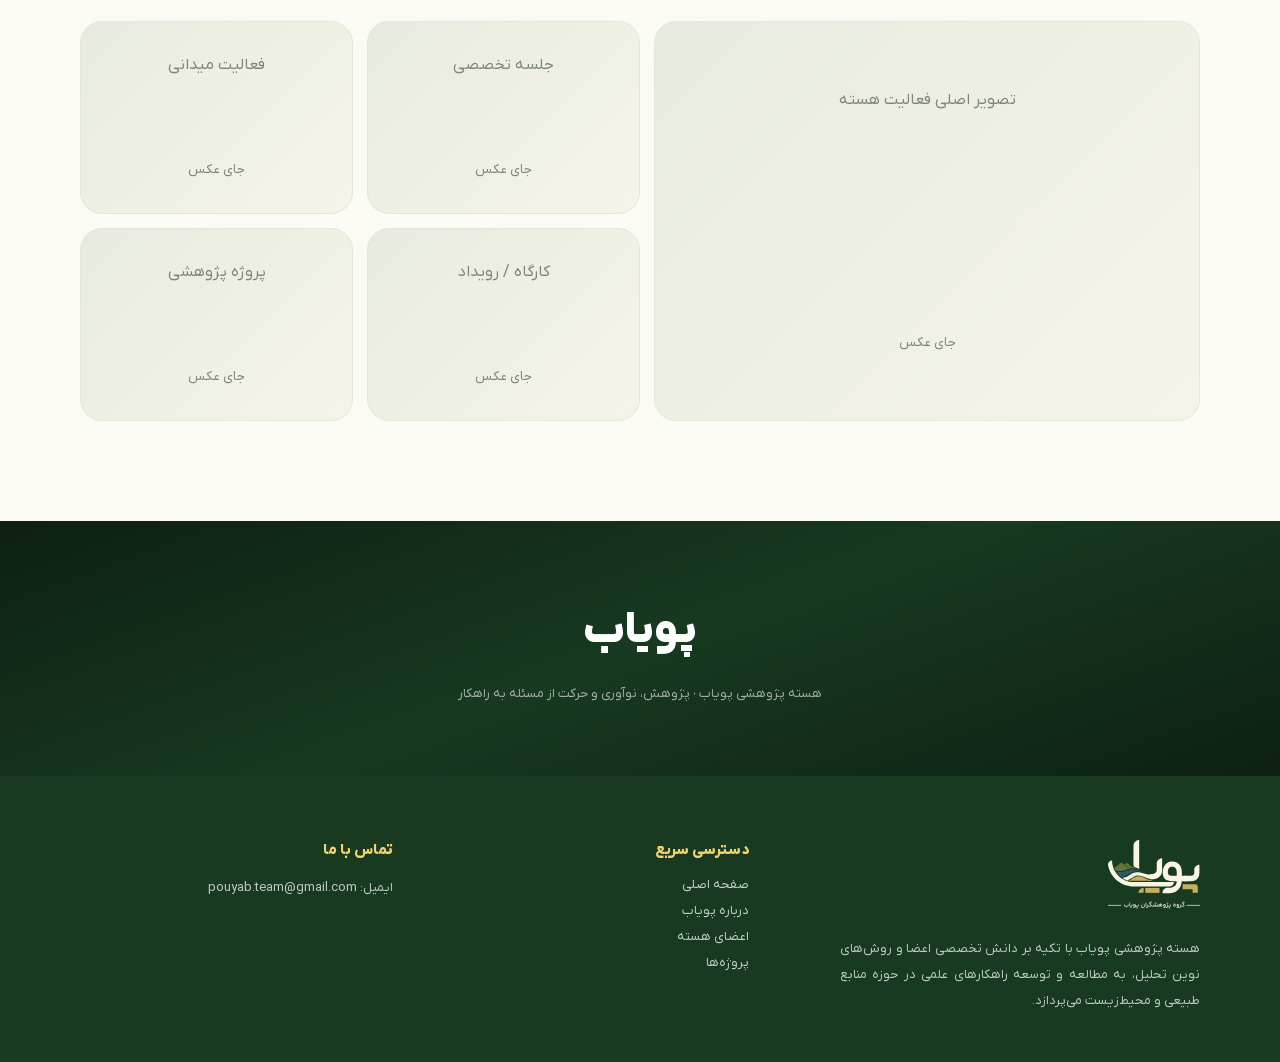
==== commit 19ac6b3b: "Temporarily hide pouyab collaboration network section" ====
--- a/index.html
+++ b/index.html
@@ -3,8 +3,34 @@
 <head>
 <meta charset="utf-8">
 <meta name="viewport" content="width=device-width, initial-scale=1.0">
-<meta name="description" content="نمونه نمایشی صفحه هسته پژوهشی پویاب">
-<title>پویاب | هسته پژوهشی</title>
+<meta name="description" content="پویاب با هدف شکلدهی به یک تیم پژوهشی پویا در حوزه منابع طبیعی شکل گرفته است. تمرکز هسته بر توسعه فعالیتهای علمی، استفاده از ابزارها و روشهای نوین و تبدیل مسائل واقعی محیطی به پرسشهای پژوهشی قابل مطالعه است.">
+<title>تیم پژوهشی پویاب</title>
+<link rel="canonical" href="https://www.pouyabteam.com/">
+<link rel="icon" type="image/webp" href="assets/images/logo.webp">
+<link rel="icon" type="image/png" sizes="48x48" href="assets/images/favicon-48x48.png">
+<link rel="apple-touch-icon" sizes="180x180" href="assets/images/apple-touch-icon.png">
+<meta property="og:type" content="website">
+<meta property="og:site_name" content="تیم پژوهشی پویاب">
+<meta property="og:title" content="تیم پژوهشی پویاب">
+<meta property="og:description" content="پویاب با هدف شکلدهی به یک تیم پژوهشی پویا در حوزه منابع طبیعی شکل گرفته است. تمرکز هسته بر توسعه فعالیتهای علمی، استفاده از ابزارها و روشهای نوین و تبدیل مسائل واقعی محیطی به پرسشهای پژوهشی قابل مطالعه است.">
+<meta property="og:url" content="https://www.pouyabteam.com/">
+<meta property="og:image" content="https://www.pouyabteam.com/assets/images/logo.webp">
+<meta property="og:locale" content="fa_IR">
+<meta name="twitter:card" content="summary">
+<meta name="twitter:title" content="تیم پژوهشی پویاب">
+<meta name="twitter:description" content="پویاب با هدف شکلدهی به یک تیم پژوهشی پویا در حوزه منابع طبیعی شکل گرفته است. تمرکز هسته بر توسعه فعالیتهای علمی، استفاده از ابزارها و روشهای نوین و تبدیل مسائل واقعی محیطی به پرسشهای پژوهشی قابل مطالعه است.">
+<meta name="twitter:image" content="https://www.pouyabteam.com/assets/images/logo.webp">
+<script type="application/ld+json">
+{
+  "@context": "https://schema.org",
+  "@type": "Organization",
+  "name": "تیم پژوهشی پویاب",
+  "url": "https://www.pouyabteam.com/",
+  "logo": "https://www.pouyabteam.com/assets/images/logo.webp",
+  "description": "پویاب با هدف شکلدهی به یک تیم پژوهشی پویا در حوزه منابع طبیعی شکل گرفته است.",
+  "knowsAbout": ["منابع طبیعی", "آبخیزداری", "سیلاب", "فرسایش", "مدلسازی و تحلیل داده", "سنجش از دور", "GIS"]
+}
+</script>
 
 <style>
 /* =========================================================
@@ -2039,7 +2065,7 @@
   <!-- ======================================================
        09 — COLLABORATIONS
        ====================================================== -->
-  <section class="pouyab-section pouyab-collab" id="collabs">
+  <section class="pouyab-section pouyab-collab" id="collabs" style="display:none;">
     <div class="pouyab-shell">
       <span class="pouyab-eyebrow" style="color:#b8d4a0;" data-i18n="collab.eyebrow">همکاری‌ها</span>
       <h2 class="pouyab-title" data-i18n="collab.title">شبکه همکاری پویاب</h2>
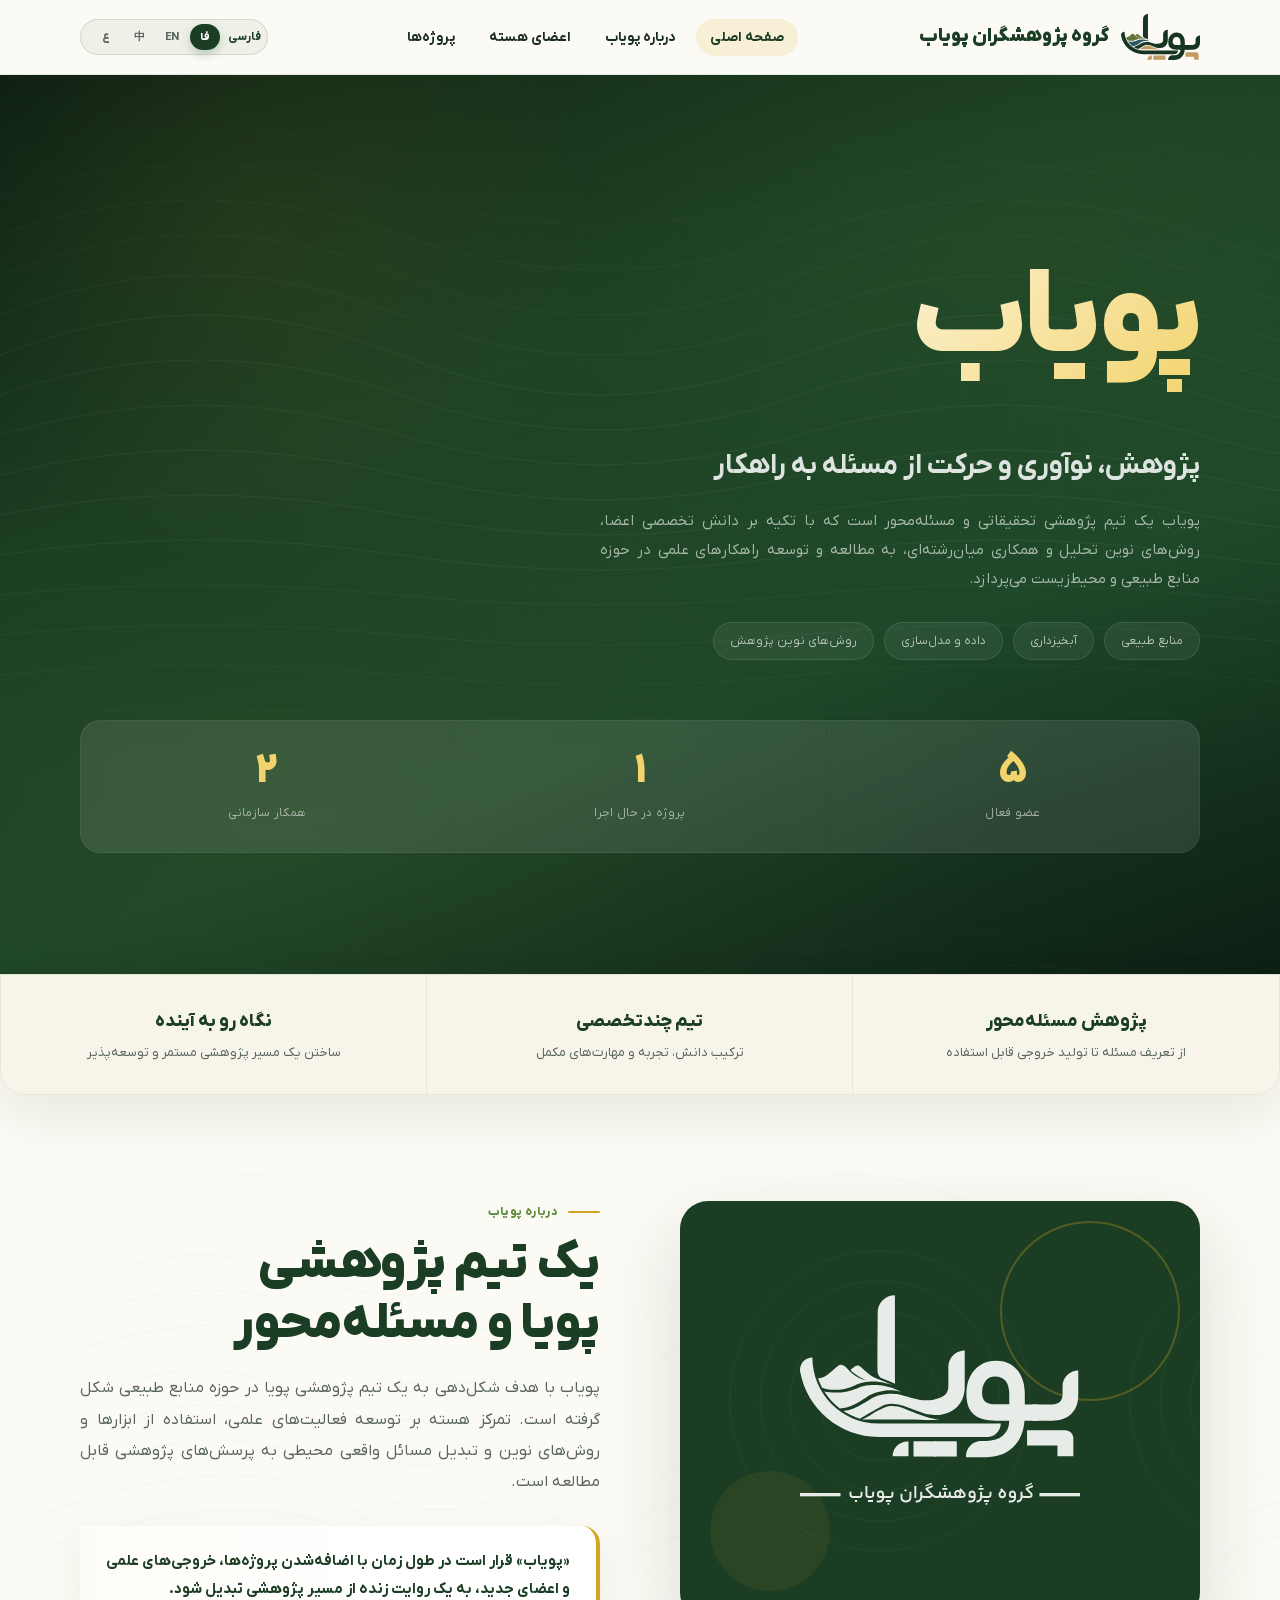
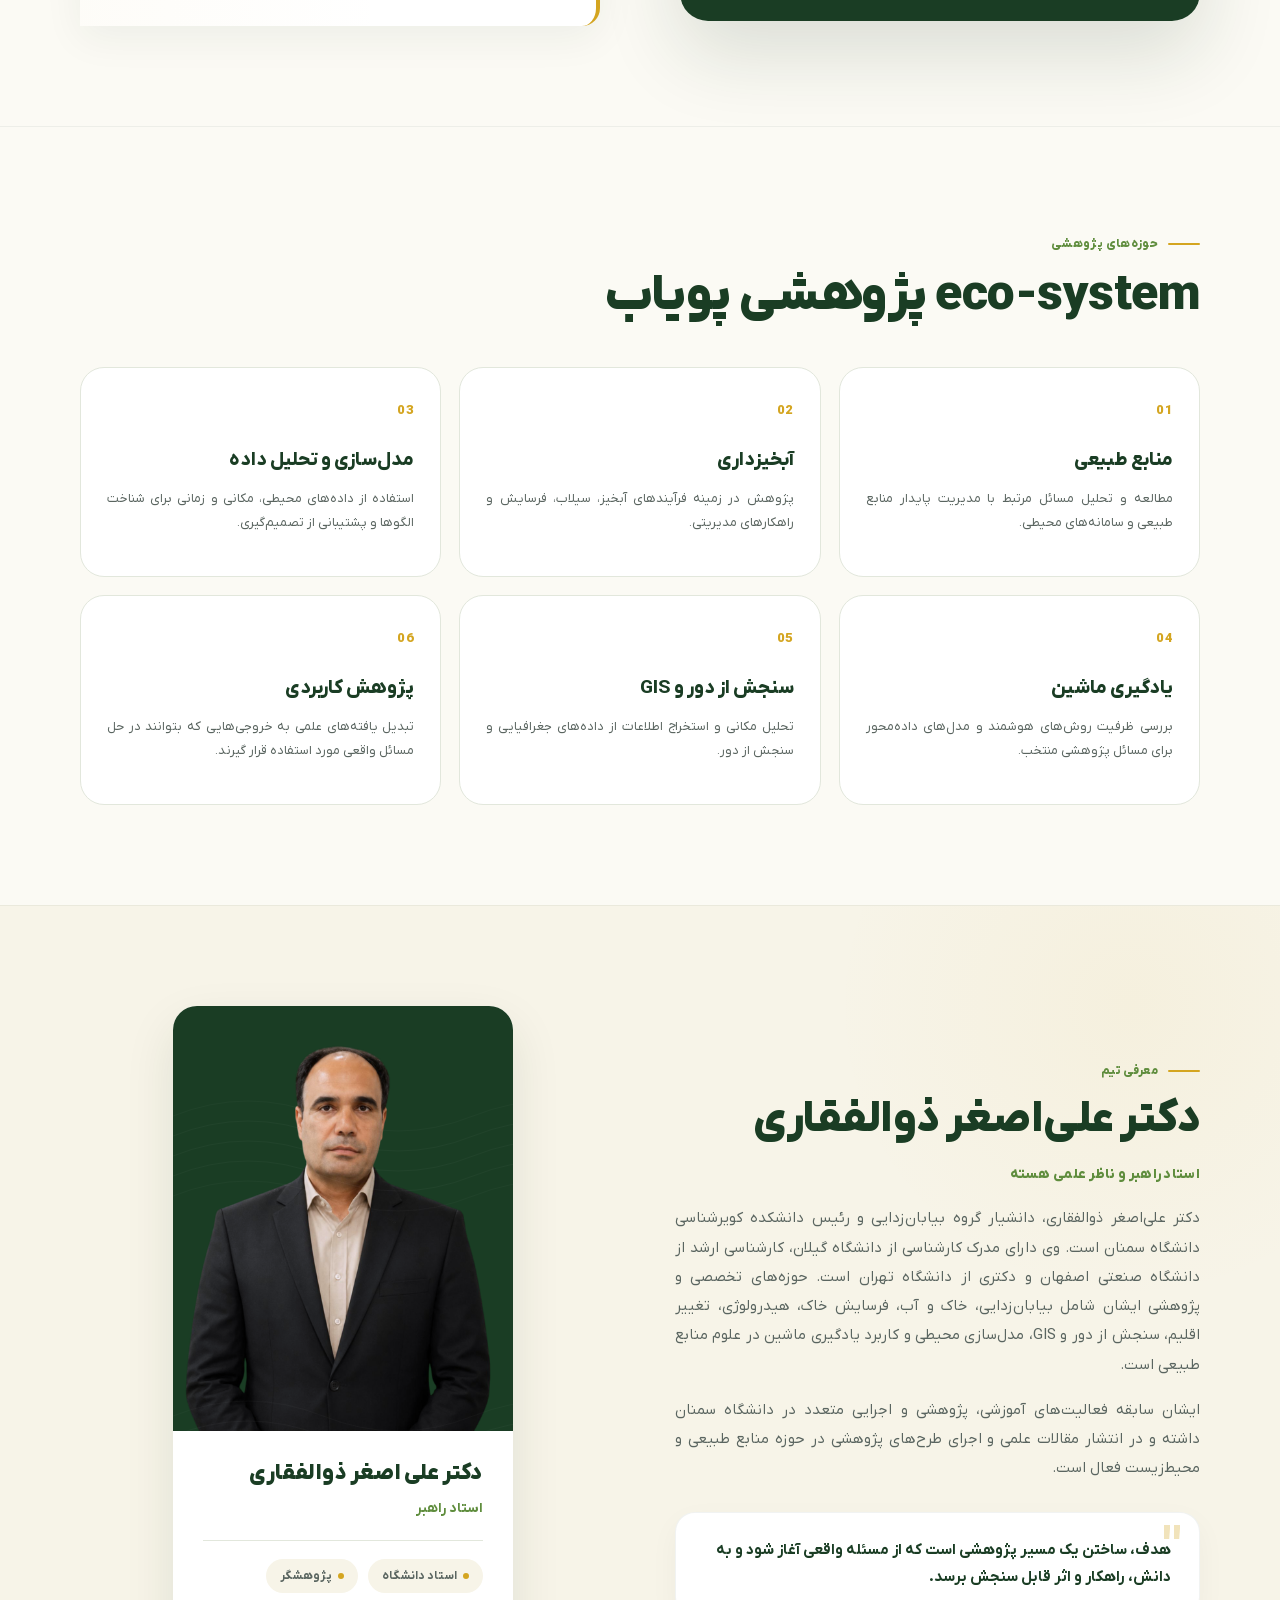
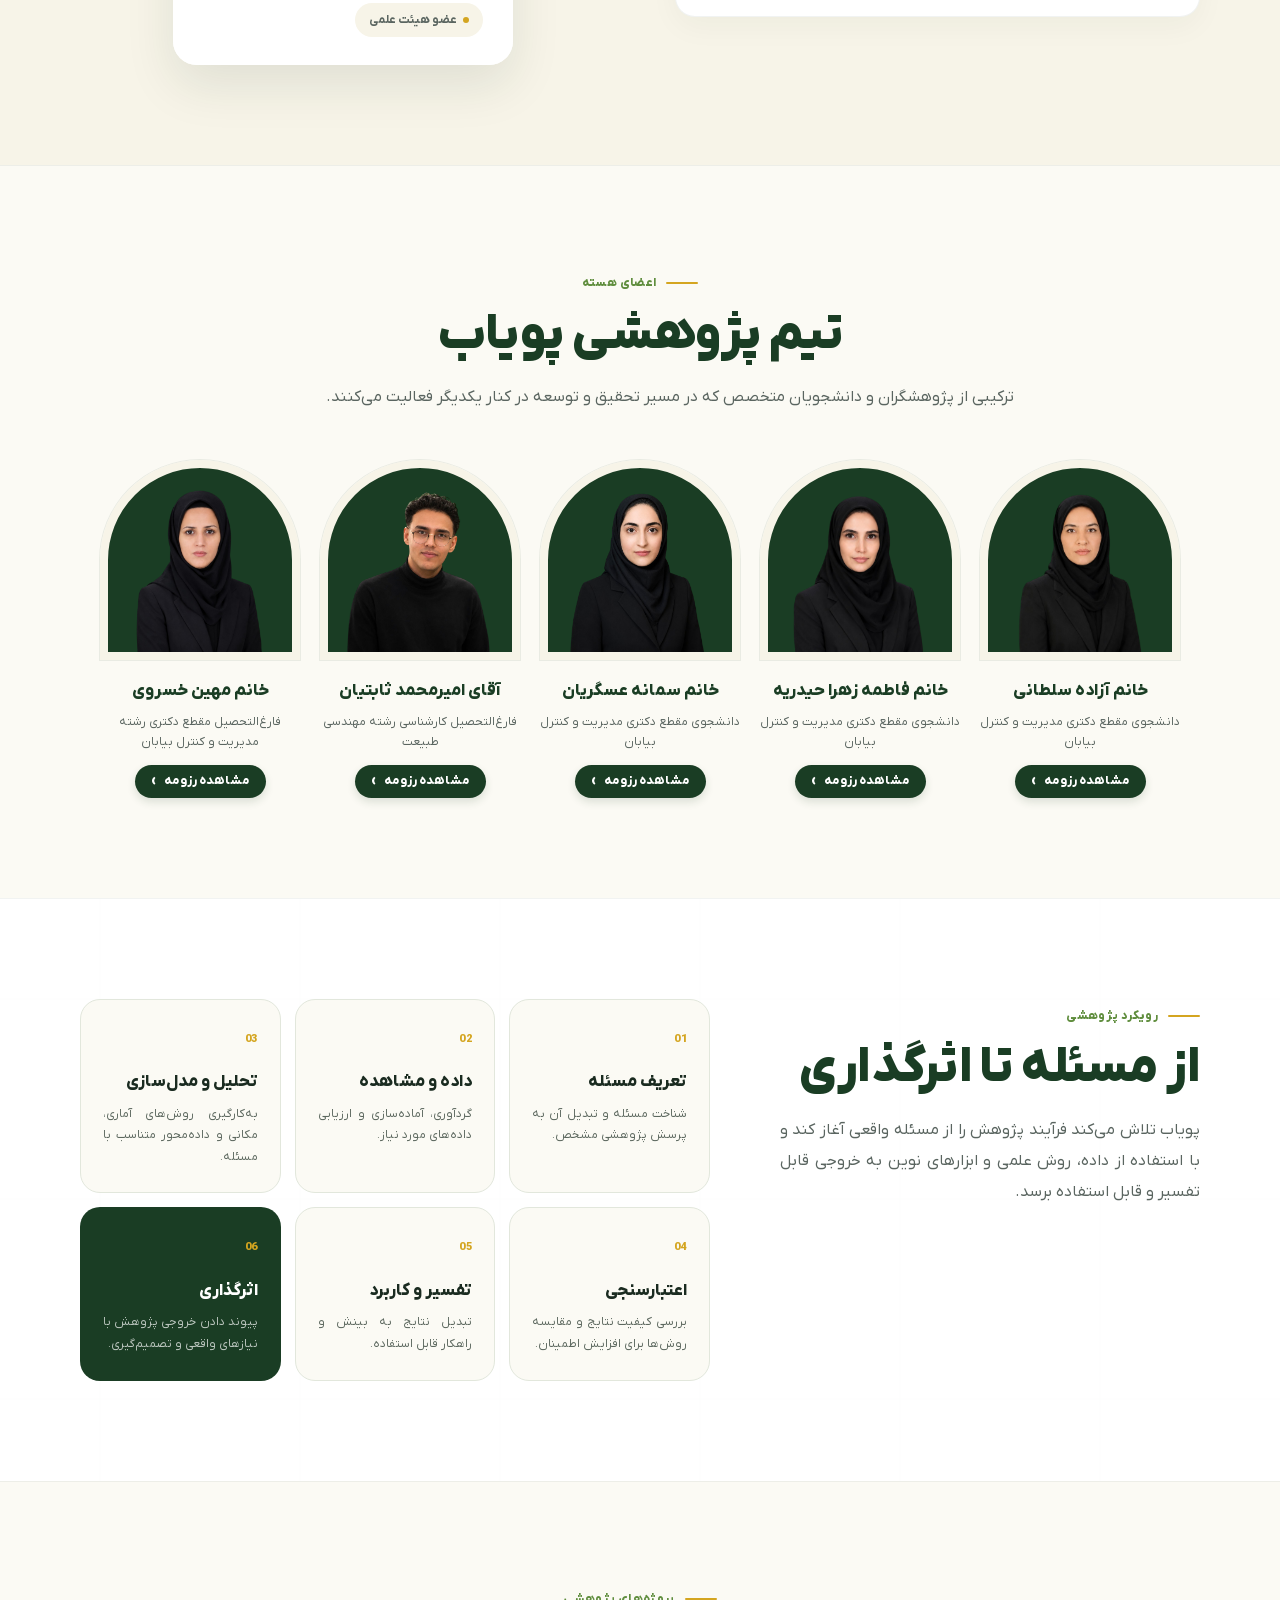
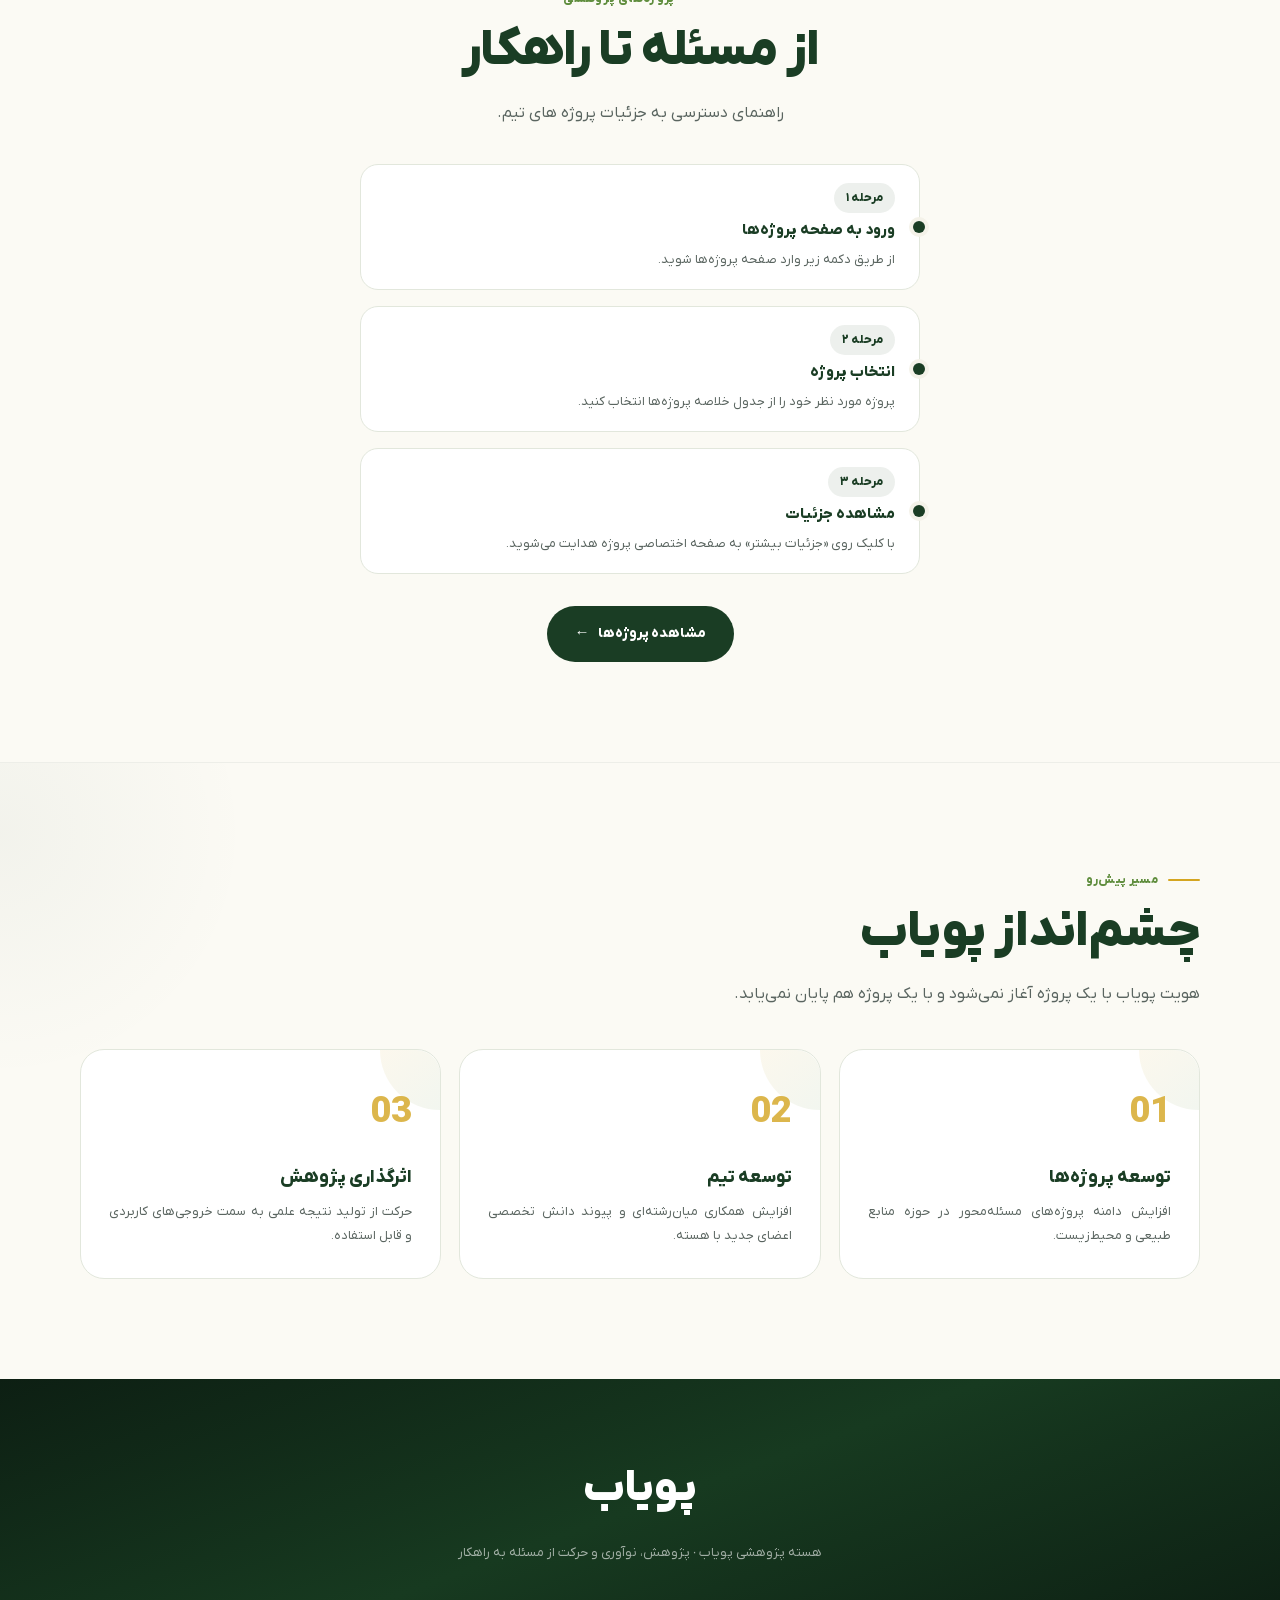
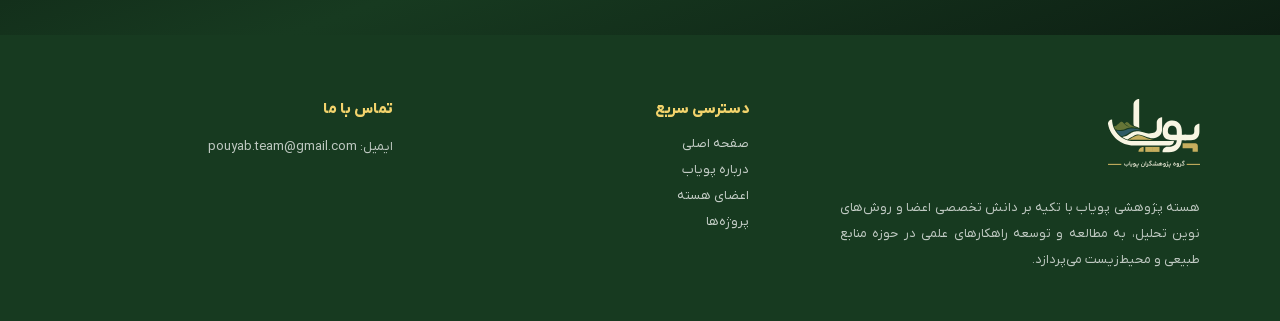
==== commit 6c1978df: "Temporarily hide gallery section" ====
--- a/index.html
+++ b/index.html
@@ -2123,7 +2123,7 @@
   <!-- ======================================================
        12 — GALLERY
        ====================================================== -->
-  <section class="pouyab-section pouyab-gallery-section" id="gallery">
+  <section class="pouyab-section pouyab-gallery-section" id="gallery" style="display:none;">
     <div class="pouyab-shell">
       <span class="pouyab-eyebrow" data-i18n="gallery.eyebrow">گالری</span>
       <h2 class="pouyab-title" data-i18n="gallery.title">پویاب در قاب تصویر</h2>
